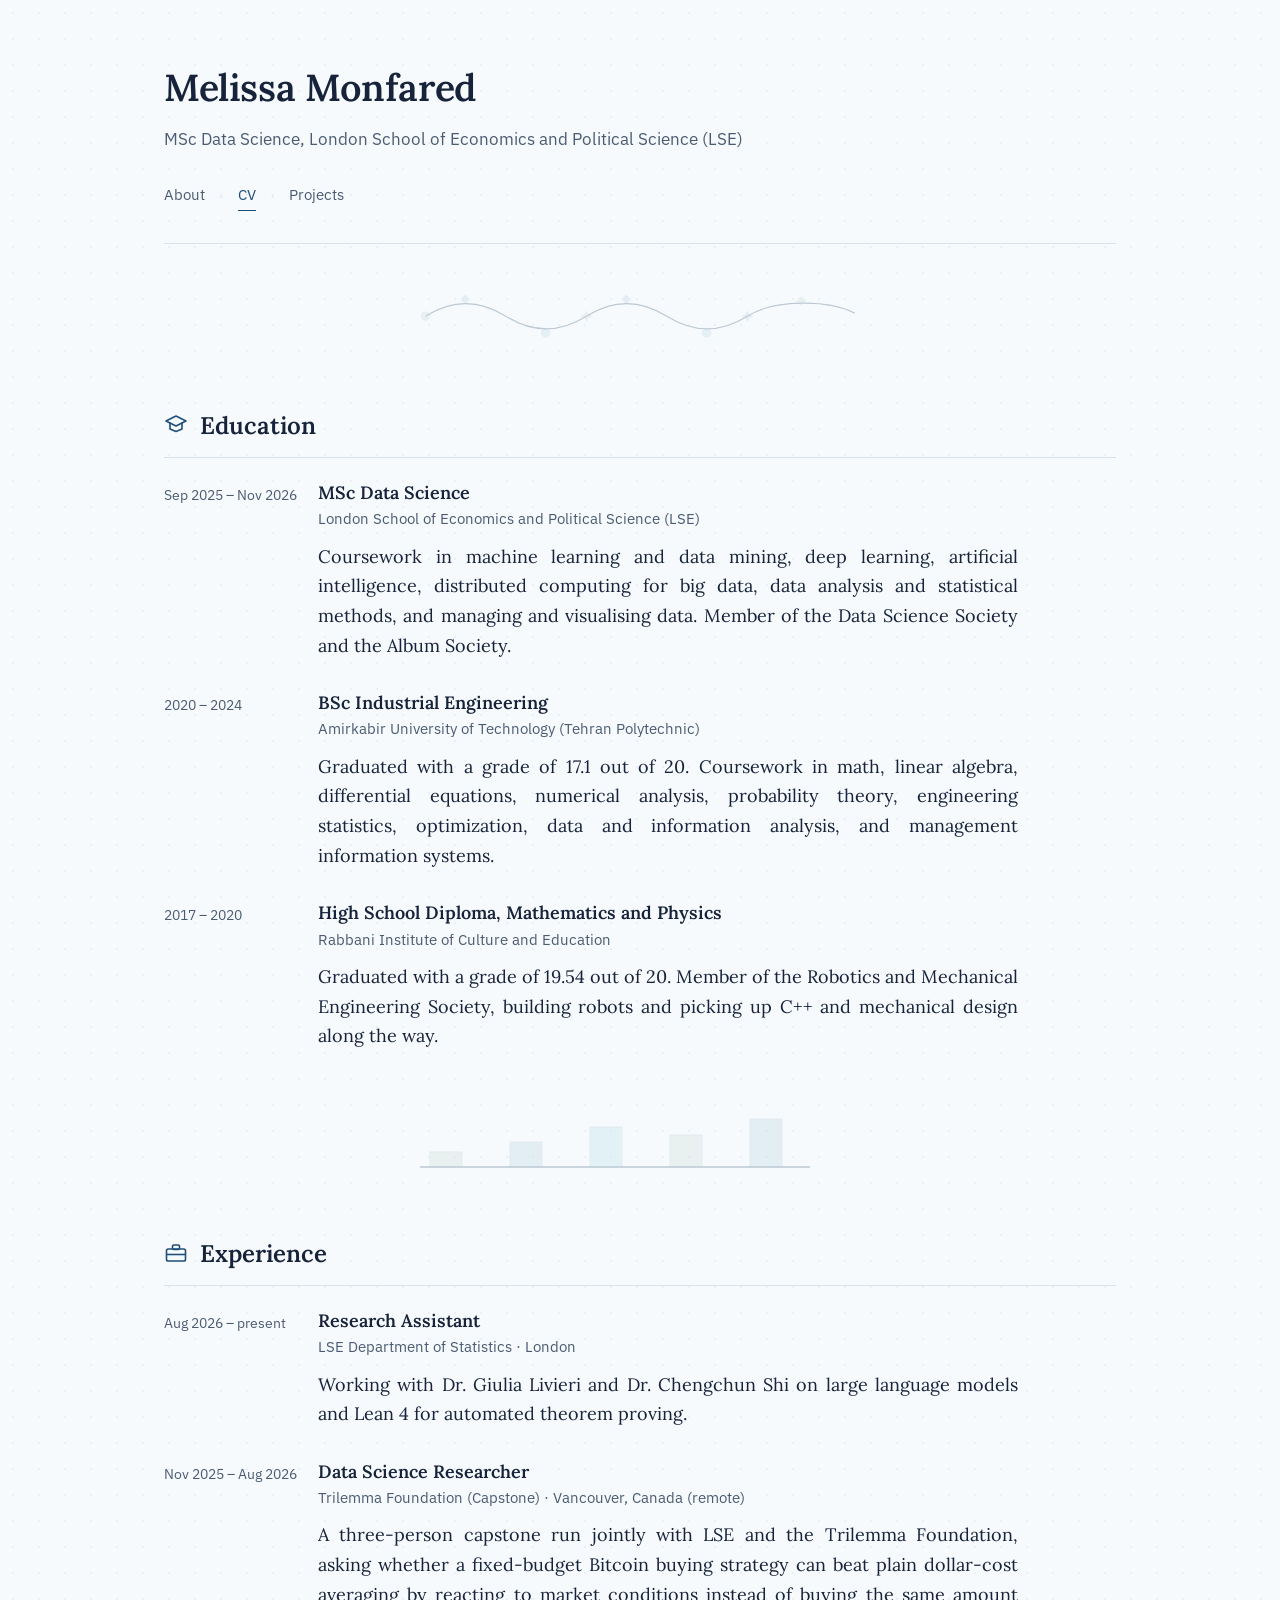
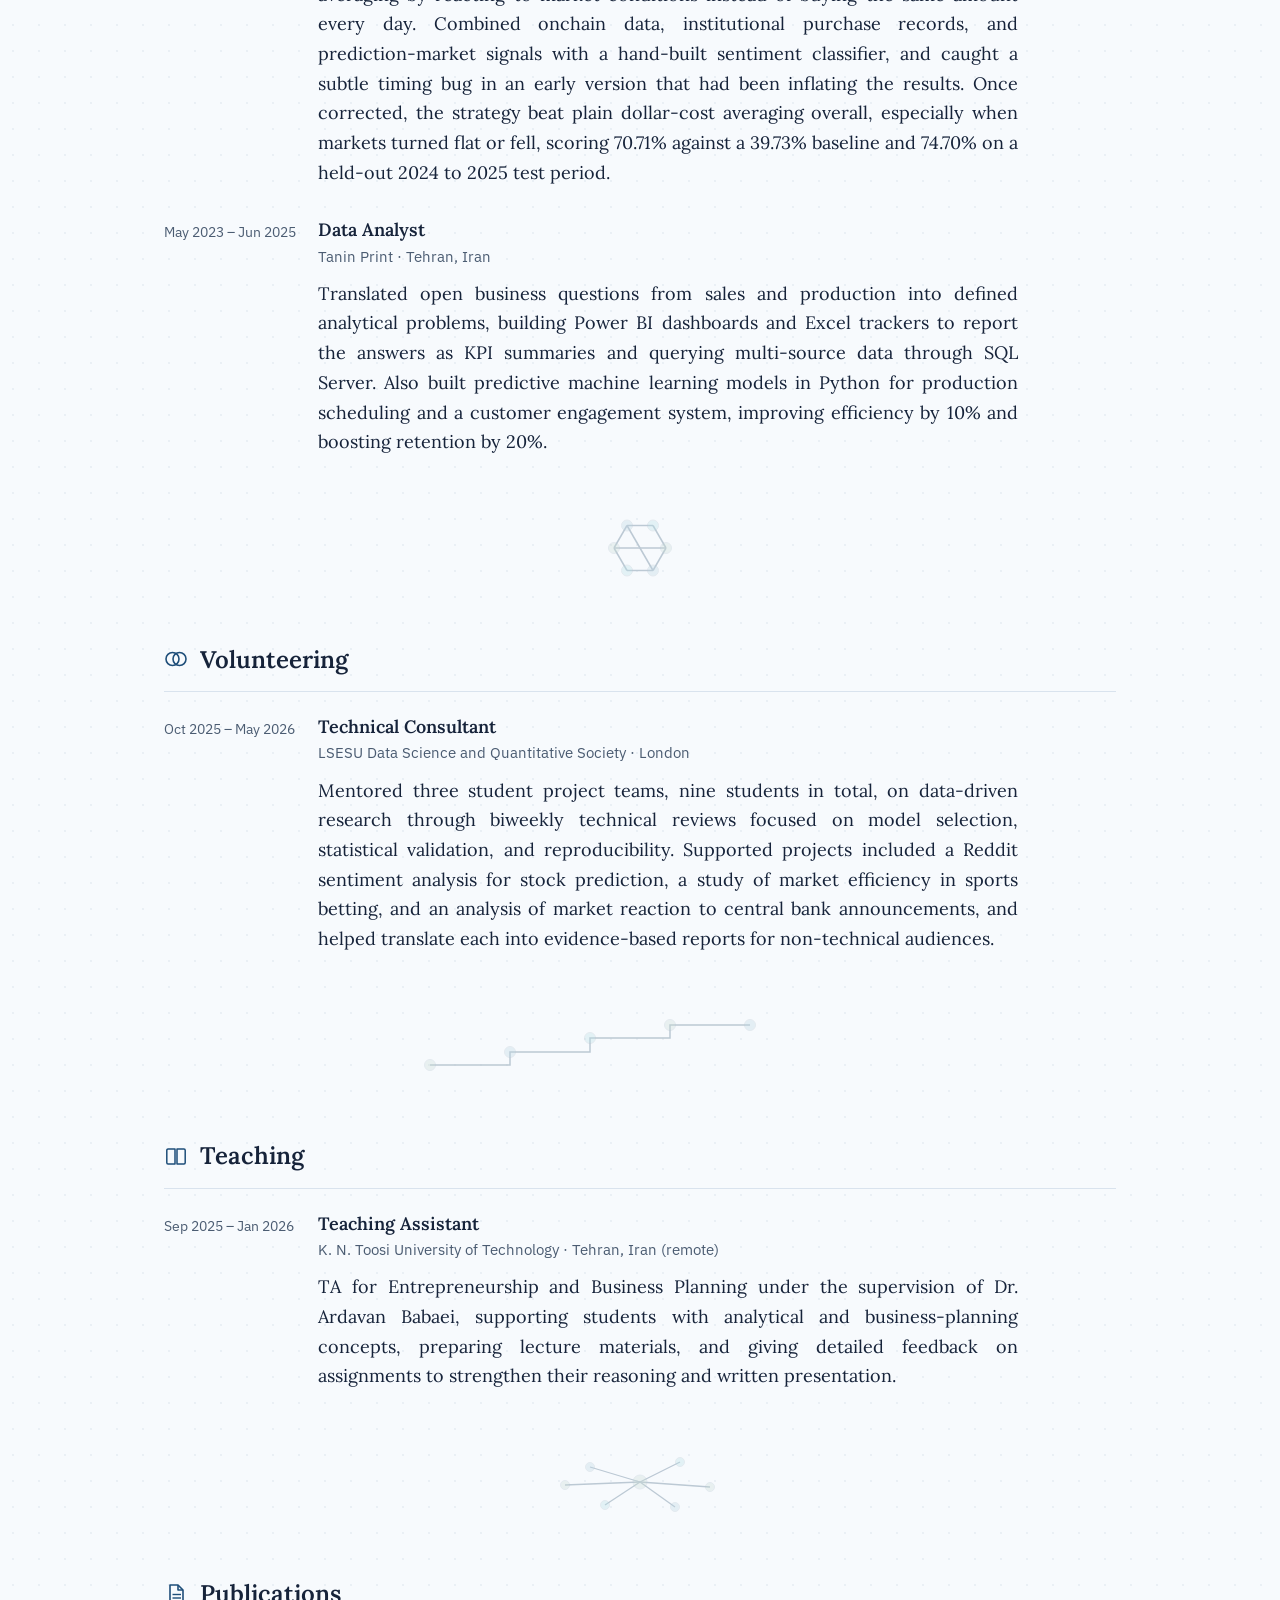
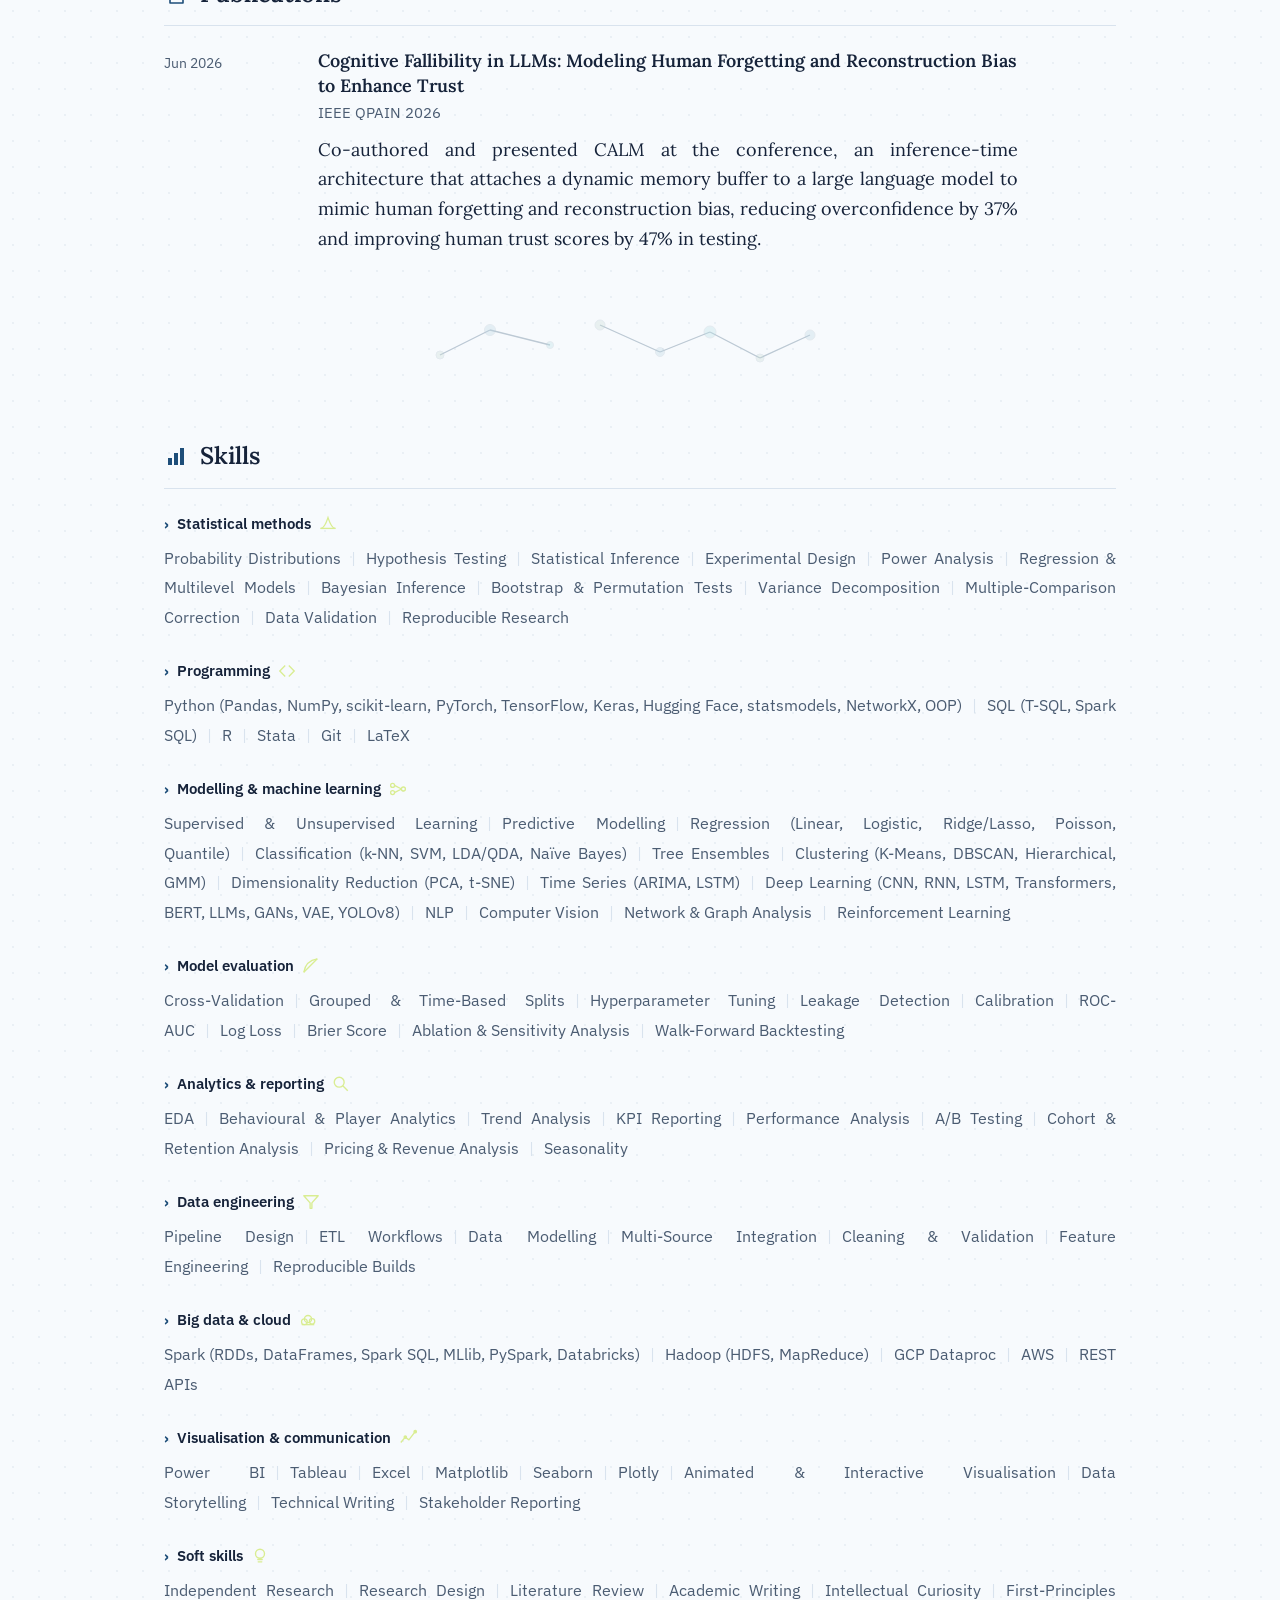
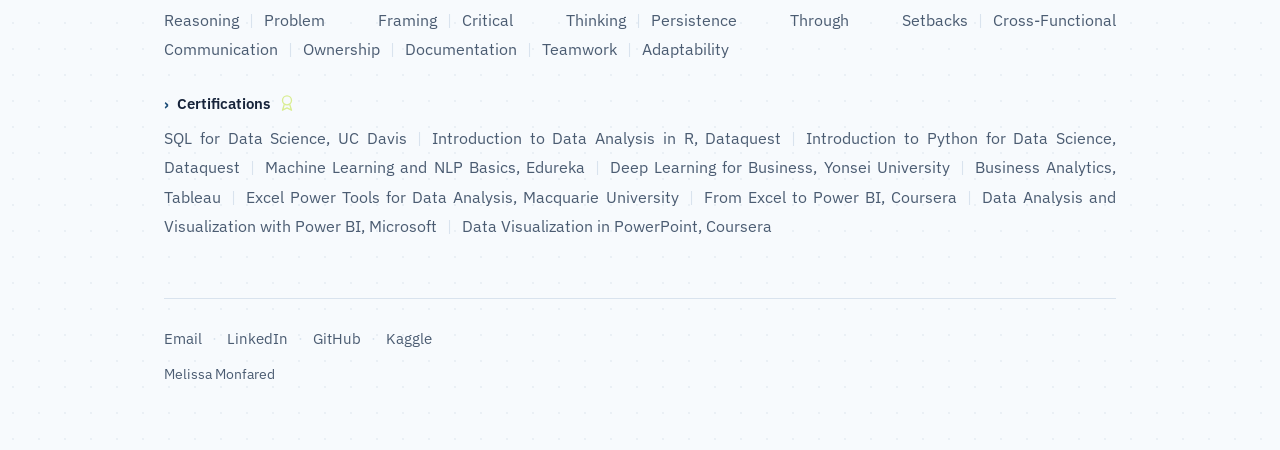
==== cv.html @ 6c111309 "Add files via upload" ====
<!DOCTYPE html>
<html lang="en">
<head>
<meta charset="UTF-8">
<meta name="viewport" content="width=device-width, initial-scale=1.0">
<title>CV &middot; Melissa Monfared</title>
<meta name="description" content="Education, research experience, publications, and skills of Melissa Monfared, MSc Data Science student at the London School of Economics.">
<link rel="icon" type="image/svg+xml" href="data:image/svg+xml,%3Csvg xmlns='http://www.w3.org/2000/svg' viewBox='0 0 100 100'%3E%3Crect width='100' height='100' rx='22' fill='%231e4e79'/%3E%3Ctext x='50' y='69' font-family='Georgia,serif' font-size='58' fill='%23f7fafd' text-anchor='middle'%3EM%3C/text%3E%3C/svg%3E">
<link rel="preconnect" href="https://fonts.googleapis.com">
<link rel="preconnect" href="https://fonts.gstatic.com" crossorigin>
<link href="https://fonts.googleapis.com/css2?family=Lora:ital,wght@0,400;0,500;0,600;1,400;1,500&amp;family=IBM+Plex+Sans:wght@400;500;600&amp;display=swap" rel="stylesheet">
<link rel="stylesheet" href="styles.css">
</head>
<body>
<div class="page">

  <header class="site-header">
    <h1 class="site-name"><a href="index.html">Melissa Monfared</a></h1>
    <p class="site-tagline">MSc Data Science, London School of Economics and Political Science (LSE)</p>
    <nav class="site-nav" aria-label="Primary"><a href="index.html">About</a><span class="dot">&middot;</span><a href="cv.html" class="active">CV</a><span class="dot">&middot;</span><a href="projects.html">Projects</a></nav>
  </header>

  <main>

    <div class="mini-viz-row" aria-hidden="true">
      <div class="mini-viz mini-viz-wide">
        <svg viewBox="0 0 600 85">
          <path class="v-line" d="M20,42 C55,20 90,20 125,42 C160,64 195,64 230,42 C265,20 300,20 335,42 C370,64 405,64 440,42 C475,20 545,20 580,38" fill="none" stroke-width="1.5"/>
          <circle class="v-a" cx="20" cy="42" r="5.5" style="animation-delay:0s"/>
          <polygon class="v-b" points="72,14.5 77.5,20 72,25.5 66.5,20" style="animation-delay:0.15s"/>
          <circle class="v-y" cx="177" cy="64" r="5.5" style="animation-delay:0.3s"/>
          <polygon class="v-a" points="236.5,42 231.8,43.8 230,48.5 228.2,43.8 223.5,42 228.2,40.2 230,35.5 231.8,40.2" style="animation-delay:0.45s"/>
          <polygon class="v-b" points="282,14.5 287.5,20 282,25.5 276.5,20" style="animation-delay:0.6s"/>
          <circle class="v-y" cx="387" cy="64" r="5.5" style="animation-delay:0.75s"/>
          <polygon class="v-b" points="446.5,42 441.8,43.8 440,48.5 438.2,43.8 433.5,42 438.2,40.2 440,35.5 441.8,40.2" style="animation-delay:0.9s"/>
          <polygon class="v-a" points="510,16.5 515.5,22 510,27.5 504.5,22" style="animation-delay:1.05s"/>
        </svg>
      </div>
    </div>

    <section>
      <h2><svg class="h-icon" viewBox="0 0 24 24" aria-hidden="true"><polygon points="12,3 22,8 12,13 2,8" fill="none" stroke="currentColor" stroke-width="1.6" stroke-linejoin="round"/><polyline points="6,10 6,16 12,18.5 18,16 18,10" fill="none" stroke="currentColor" stroke-width="1.6" stroke-linejoin="round" stroke-linecap="round"/></svg>Education</h2>
      <div class="entry">
        <div class="entry-date">Sep 2025 &ndash; Nov 2026</div>
        <div>
          <p class="entry-title">MSc Data Science</p>
          <p class="entry-org">London School of Economics and Political Science (LSE)</p>
          <p class="entry-desc">Coursework in machine learning and data mining, deep learning, artificial intelligence, distributed computing for big data, data analysis and statistical methods, and managing and visualising data. Member of the Data Science Society and the Album Society.</p>
        </div>
      </div>
      <div class="entry">
        <div class="entry-date">2020 &ndash; 2024</div>
        <div>
          <p class="entry-title">BSc Industrial Engineering</p>
          <p class="entry-org">Amirkabir University of Technology (Tehran Polytechnic)</p>
          <p class="entry-desc">Graduated with a grade of 17.1 out of 20. Coursework in math, linear algebra, differential equations, numerical analysis, probability theory, engineering statistics, optimization, data and information analysis, and management information systems.</p>
        </div>
      </div>
      <div class="entry">
        <div class="entry-date">2017 &ndash; 2020</div>
        <div>
          <p class="entry-title">High School Diploma, Mathematics and Physics</p>
          <p class="entry-org">Rabbani Institute of Culture and Education</p>
          <p class="entry-desc">Graduated with a grade of 19.54 out of 20. Member of the Robotics and Mechanical Engineering Society, building robots and picking up C++ and mechanical design along the way.</p>
        </div>
      </div>
    </section>

    <section>
      <div class="mini-viz-row" aria-hidden="true">
        <div class="mini-viz mini-viz-wide">
          <svg viewBox="0 0 460 70">
            <line class="v-line" x1="10" y1="60" x2="400" y2="60" stroke-width="1.5"/>
            <rect class="v-a" x="20" y="45" width="32" height="15" style="animation-delay:0s"/>
            <rect class="v-b" x="100" y="35" width="32" height="25" style="animation-delay:0.15s"/>
            <rect class="v-y" x="180" y="20" width="32" height="40" style="animation-delay:0.3s"/>
            <rect class="v-a" x="260" y="28" width="32" height="32" style="animation-delay:0.45s"/>
            <rect class="v-b" x="340" y="12" width="32" height="48" style="animation-delay:0.6s"/>
          </svg>
        </div>
      </div>

      <h2><svg class="h-icon" viewBox="0 0 24 24" aria-hidden="true"><rect x="2.5" y="8" width="19" height="12" rx="1.8" fill="none" stroke="currentColor" stroke-width="1.6"/><rect x="8.5" y="4" width="7" height="4.5" rx="1.2" fill="none" stroke="currentColor" stroke-width="1.6"/><line x1="2.5" y1="13.5" x2="21.5" y2="13.5" stroke="currentColor" stroke-width="1.6"/></svg>Experience</h2>
      <div class="entry">
        <div class="entry-date">Aug 2026 &ndash; present</div>
        <div>
          <p class="entry-title">Research Assistant</p>
          <p class="entry-org">LSE Department of Statistics &middot; London</p>
          <p class="entry-desc">Working with Dr. Giulia Livieri and Dr. Chengchun Shi on large language models and Lean 4 for automated theorem proving.</p>
        </div>
      </div>
      <div class="entry">
        <div class="entry-date">Nov 2025 &ndash; Aug 2026</div>
        <div>
          <p class="entry-title">Data Science Researcher</p>
          <p class="entry-org">Trilemma Foundation (Capstone) &middot; Vancouver, Canada (remote)</p>
          <p class="entry-desc">A three-person capstone run jointly with LSE and the Trilemma Foundation, asking whether a fixed-budget Bitcoin buying strategy can beat plain dollar-cost averaging by reacting to market conditions instead of buying the same amount every day. Combined onchain data, institutional purchase records, and prediction-market signals with a hand-built sentiment classifier, and caught a subtle timing bug in an early version that had been inflating the results. Once corrected, the strategy beat plain dollar-cost averaging overall, especially when markets turned flat or fell, scoring 70.71% against a 39.73% baseline and 74.70% on a held-out 2024 to 2025 test period.</p>
        </div>
      </div>
      <div class="entry">
        <div class="entry-date">May 2023 &ndash; Jun 2025</div>
        <div>
          <p class="entry-title">Data Analyst</p>
          <p class="entry-org">Tanin Print &middot; Tehran, Iran</p>
          <p class="entry-desc">Translated open business questions from sales and production into defined analytical problems, building Power BI dashboards and Excel trackers to report the answers as KPI summaries and querying multi-source data through SQL Server. Also built predictive machine learning models in Python for production scheduling and a customer engagement system, improving efficiency by 10% and boosting retention by 20%.</p>
        </div>
      </div>
    </section>

    <section>
      <div class="mini-viz-row" aria-hidden="true">
        <div class="mini-viz mini-viz-wide">
          <svg viewBox="0 0 460 70">
            <line class="v-line" x1="256" y1="35" x2="243" y2="57.5" stroke-width="1.5"/>
            <line class="v-line" x1="243" y1="57.5" x2="217" y2="57.5" stroke-width="1.5"/>
            <line class="v-line" x1="217" y1="57.5" x2="204" y2="35" stroke-width="1.5"/>
            <line class="v-line" x1="204" y1="35" x2="217" y2="12.5" stroke-width="1.5"/>
            <line class="v-line" x1="217" y1="12.5" x2="243" y2="12.5" stroke-width="1.5"/>
            <line class="v-line" x1="243" y1="12.5" x2="256" y2="35" stroke-width="1.5"/>
            <line class="v-line" x1="256" y1="35" x2="204" y2="35" stroke-width="1.5"/>
            <line class="v-line" x1="243" y1="57.5" x2="217" y2="12.5" stroke-width="1.5"/>
            <circle class="v-a" cx="256" cy="35" r="5.5" style="animation-delay:0s"/>
            <circle class="v-b" cx="243" cy="57.5" r="5.5" style="animation-delay:0.15s"/>
            <circle class="v-y" cx="217" cy="57.5" r="5.5" style="animation-delay:0.3s"/>
            <circle class="v-a" cx="204" cy="35" r="5.5" style="animation-delay:0.45s"/>
            <circle class="v-b" cx="217" cy="12.5" r="5.5" style="animation-delay:0.6s"/>
            <circle class="v-y" cx="243" cy="12.5" r="5.5" style="animation-delay:0.75s"/>
          </svg>
        </div>
      </div>

      <h2><svg class="h-icon" viewBox="0 0 24 24" aria-hidden="true"><circle cx="8.5" cy="12" r="6.5" fill="none" stroke="currentColor" stroke-width="1.6"/><circle cx="15.5" cy="12" r="6.5" fill="none" stroke="currentColor" stroke-width="1.6"/></svg>Volunteering</h2>
      <div class="entry">
        <div class="entry-date">Oct 2025 &ndash; May 2026</div>
        <div>
          <p class="entry-title">Technical Consultant</p>
          <p class="entry-org">LSESU Data Science and Quantitative Society &middot; London</p>
          <p class="entry-desc">Mentored three student project teams, nine students in total, on data-driven research through biweekly technical reviews focused on model selection, statistical validation, and reproducibility. Supported projects included a Reddit sentiment analysis for stock prediction, a study of market efficiency in sports betting, and an analysis of market reaction to central bank announcements, and helped translate each into evidence-based reports for non-technical audiences.</p>
        </div>
      </div>
    </section>

    <section>
      <div class="mini-viz-row" aria-hidden="true">
        <div class="mini-viz mini-viz-wide">
          <svg viewBox="0 0 460 70">
            <path class="v-line" d="M20,55 L100,55 L100,42 L180,42 L180,28 L260,28 L260,15 L340,15" fill="none" stroke-width="1.5"/>
            <circle class="v-a" cx="20" cy="55" r="5.5" style="animation-delay:0s"/>
            <circle class="v-b" cx="100" cy="42" r="5.5" style="animation-delay:0.15s"/>
            <circle class="v-y" cx="180" cy="28" r="5.5" style="animation-delay:0.3s"/>
            <circle class="v-a" cx="260" cy="15" r="5.5" style="animation-delay:0.45s"/>
            <circle class="v-b" cx="340" cy="15" r="5.5" style="animation-delay:0.6s"/>
          </svg>
        </div>
      </div>

      <h2><svg class="h-icon" viewBox="0 0 24 24" aria-hidden="true"><path d="M4,5 h7 v15 h-7 a1.2,1.2 0 0 1 -1.2,-1.2 v-12.6 a1.2,1.2 0 0 1 1.2,-1.2 z" fill="none" stroke="currentColor" stroke-width="1.5" stroke-linejoin="round"/><path d="M20,5 h-7 v15 h7 a1.2,1.2 0 0 0 1.2,-1.2 v-12.6 a1.2,1.2 0 0 0 -1.2,-1.2 z" fill="none" stroke="currentColor" stroke-width="1.5" stroke-linejoin="round"/></svg>Teaching</h2>
      <div class="entry">
        <div class="entry-date">Sep 2025 &ndash; Jan 2026</div>
        <div>
          <p class="entry-title">Teaching Assistant</p>
          <p class="entry-org">K. N. Toosi University of Technology &middot; Tehran, Iran (remote)</p>
          <p class="entry-desc">TA for Entrepreneurship and Business Planning under the supervision of Dr. Ardavan Babaei, supporting students with analytical and business-planning concepts, preparing lecture materials, and giving detailed feedback on assignments to strengthen their reasoning and written presentation.</p>
        </div>
      </div>
    </section>

    <section>
      <div class="mini-viz-row" aria-hidden="true">
        <div class="mini-viz mini-viz-wide">
          <svg viewBox="0 0 460 70">
            <line class="v-line" x1="230" y1="35" x2="180" y2="20" stroke-width="1.3"/>
            <line class="v-line" x1="230" y1="35" x2="270" y2="15" stroke-width="1.3"/>
            <line class="v-line" x1="230" y1="35" x2="300" y2="40" stroke-width="1.3"/>
            <line class="v-line" x1="230" y1="35" x2="265" y2="60" stroke-width="1.3"/>
            <line class="v-line" x1="230" y1="35" x2="195" y2="58" stroke-width="1.3"/>
            <line class="v-line" x1="230" y1="35" x2="155" y2="38" stroke-width="1.3"/>
            <circle class="v-a" cx="230" cy="35" r="7" style="animation-delay:0s"/>
            <circle class="v-b" cx="180" cy="20" r="4.5" style="animation-delay:0.15s"/>
            <circle class="v-y" cx="270" cy="15" r="4.5" style="animation-delay:0.3s"/>
            <circle class="v-a" cx="300" cy="40" r="4.5" style="animation-delay:0.45s"/>
            <circle class="v-b" cx="265" cy="60" r="4.5" style="animation-delay:0.6s"/>
            <circle class="v-y" cx="195" cy="58" r="4.5" style="animation-delay:0.75s"/>
            <circle class="v-a" cx="155" cy="38" r="4.5" style="animation-delay:0.9s"/>
          </svg>
        </div>
      </div>

      <h2><svg class="h-icon" viewBox="0 0 24 24" aria-hidden="true"><path d="M6,3 h8 l5,5 v13 h-13 z" fill="none" stroke="currentColor" stroke-width="1.6" stroke-linejoin="round"/><path d="M14,3 v5 h5" fill="none" stroke="currentColor" stroke-width="1.6" stroke-linejoin="round"/><line x1="8.5" y1="12.5" x2="17" y2="12.5" stroke="currentColor" stroke-width="1.4"/><line x1="8.5" y1="16" x2="17" y2="16" stroke="currentColor" stroke-width="1.4"/></svg>Publications</h2>
      <div class="entry">
        <div class="entry-date">Jun 2026</div>
        <div>
          <p class="entry-title">Cognitive Fallibility in LLMs: Modeling Human Forgetting and Reconstruction Bias to Enhance Trust</p>
          <p class="entry-org">IEEE QPAIN 2026</p>
          <p class="entry-desc">Co-authored and presented CALM at the conference, an inference-time architecture that attaches a dynamic memory buffer to a large language model to mimic human forgetting and reconstruction bias, reducing overconfidence by 37% and improving human trust scores by 47% in testing.</p>
        </div>
      </div>
    </section>

    <section>
      <div class="mini-viz-row" aria-hidden="true">
        <div class="mini-viz mini-viz-wide">
          <svg viewBox="0 0 460 70">
            <line class="v-line" x1="30" y1="45" x2="80" y2="20" stroke-width="1.3"/>
            <line class="v-line" x1="80" y1="20" x2="140" y2="35" stroke-width="1.3"/>
            <line class="v-line" x1="190" y1="15" x2="250" y2="42" stroke-width="1.3"/>
            <line class="v-line" x1="250" y1="42" x2="300" y2="22" stroke-width="1.3"/>
            <line class="v-line" x1="300" y1="22" x2="350" y2="48" stroke-width="1.3"/>
            <line class="v-line" x1="350" y1="48" x2="400" y2="25" stroke-width="1.3"/>
            <circle class="v-a" cx="30" cy="45" r="4" style="animation-delay:0s"/>
            <circle class="v-b" cx="80" cy="20" r="5.5" style="animation-delay:0.12s"/>
            <circle class="v-y" cx="140" cy="35" r="3.5" style="animation-delay:0.24s"/>
            <circle class="v-a" cx="190" cy="15" r="5" style="animation-delay:0.36s"/>
            <circle class="v-b" cx="250" cy="42" r="4.5" style="animation-delay:0.48s"/>
            <circle class="v-y" cx="300" cy="22" r="6" style="animation-delay:0.6s"/>
            <circle class="v-a" cx="350" cy="48" r="4" style="animation-delay:0.72s"/>
            <circle class="v-b" cx="400" cy="25" r="5" style="animation-delay:0.84s"/>
          </svg>
        </div>
      </div>

      <h2><svg class="h-icon" viewBox="0 0 24 24" aria-hidden="true"><rect x="4" y="14" width="4" height="7" fill="currentColor"/><rect x="10" y="9" width="4" height="12" fill="currentColor"/><rect x="16" y="4" width="4" height="17" fill="currentColor"/></svg>Skills</h2>

      <div class="tag-group">
        <p class="tag-label">Statistical methods<svg class="skill-icon" viewBox="0 0 20 20" stroke-width="1.5" fill="none" aria-hidden="true"><line x1="1.5" y1="16" x2="18.5" y2="16"/><path d="M2,16 Q6,16 10,4 Q14,16 18,16"/></svg></p>
        <p class="tag-list">Probability Distributions<span class="dot">|</span>Hypothesis Testing<span class="dot">|</span>Statistical Inference<span class="dot">|</span>Experimental Design<span class="dot">|</span>Power Analysis<span class="dot">|</span>Regression &amp; Multilevel Models<span class="dot">|</span>Bayesian Inference<span class="dot">|</span>Bootstrap &amp; Permutation Tests<span class="dot">|</span>Variance Decomposition<span class="dot">|</span>Multiple-Comparison Correction<span class="dot">|</span>Data Validation<span class="dot">|</span>Reproducible Research</p>
      </div>

      <div class="tag-group">
        <p class="tag-label">Programming<svg class="skill-icon" viewBox="0 0 20 20" stroke-width="1.5" fill="none" aria-hidden="true"><polyline points="8,4 2,10 8,16"/><polyline points="12,4 18,10 12,16"/></svg></p>
        <p class="tag-list">Python (Pandas, NumPy, scikit-learn, PyTorch, TensorFlow, Keras, Hugging Face, statsmodels, NetworkX, OOP)<span class="dot">|</span>SQL (T-SQL, Spark SQL)<span class="dot">|</span>R<span class="dot">|</span>Stata<span class="dot">|</span>Git<span class="dot">|</span>LaTeX</p>
      </div>

      <div class="tag-group">
        <p class="tag-label">Modelling &amp; machine learning<svg class="skill-icon" viewBox="0 0 20 20" stroke-width="1.5" fill="none" aria-hidden="true"><line x1="6" y1="6" x2="14" y2="10"/><line x1="6" y1="14" x2="14" y2="10"/><circle cx="4" cy="6" r="2.2"/><circle cx="4" cy="14" r="2.2"/><circle cx="16" cy="10" r="2.2"/></svg></p>
        <p class="tag-list">Supervised &amp; Unsupervised Learning<span class="dot">|</span>Predictive Modelling<span class="dot">|</span>Regression (Linear, Logistic, Ridge/Lasso, Poisson, Quantile)<span class="dot">|</span>Classification (k-NN, SVM, LDA/QDA, Na&iuml;ve Bayes)<span class="dot">|</span>Tree Ensembles<span class="dot">|</span>Clustering (K-Means, DBSCAN, Hierarchical, GMM)<span class="dot">|</span>Dimensionality Reduction (PCA, t-SNE)<span class="dot">|</span>Time Series (ARIMA, LSTM)<span class="dot">|</span>Deep Learning (CNN, RNN, LSTM, Transformers, BERT, LLMs, GANs, VAE, YOLOv8)<span class="dot">|</span>NLP<span class="dot">|</span>Computer Vision<span class="dot">|</span>Network &amp; Graph Analysis<span class="dot">|</span>Reinforcement Learning</p>
      </div>

      <div class="tag-group">
        <p class="tag-label">Model evaluation<svg class="skill-icon" viewBox="0 0 20 20" stroke-width="1.5" fill="none" aria-hidden="true"><line x1="2" y1="17" x2="17" y2="2"/><path d="M2,17 Q4,4 17,2"/></svg></p>
        <p class="tag-list">Cross-Validation<span class="dot">|</span>Grouped &amp; Time-Based Splits<span class="dot">|</span>Hyperparameter Tuning<span class="dot">|</span>Leakage Detection<span class="dot">|</span>Calibration<span class="dot">|</span>ROC-AUC<span class="dot">|</span>Log Loss<span class="dot">|</span>Brier Score<span class="dot">|</span>Ablation &amp; Sensitivity Analysis<span class="dot">|</span>Walk-Forward Backtesting</p>
      </div>

      <div class="tag-group">
        <p class="tag-label">Analytics &amp; reporting<svg class="skill-icon" viewBox="0 0 20 20" stroke-width="1.5" fill="none" aria-hidden="true"><circle cx="8" cy="8" r="5.5"/><line x1="12" y1="12" x2="17.5" y2="17.5"/></svg></p>
        <p class="tag-list">EDA<span class="dot">|</span>Behavioural &amp; Player Analytics<span class="dot">|</span>Trend Analysis<span class="dot">|</span>KPI Reporting<span class="dot">|</span>Performance Analysis<span class="dot">|</span>A/B Testing<span class="dot">|</span>Cohort &amp; Retention Analysis<span class="dot">|</span>Pricing &amp; Revenue Analysis<span class="dot">|</span>Seasonality</p>
      </div>

      <div class="tag-group">
        <p class="tag-label">Data engineering<svg class="skill-icon" viewBox="0 0 20 20" stroke-width="1.5" fill="none" stroke-linejoin="round" aria-hidden="true"><path d="M2,3 L18,3 L11,11 L11,17 L9,17 L9,11 Z"/></svg></p>
        <p class="tag-list">Pipeline Design<span class="dot">|</span>ETL Workflows<span class="dot">|</span>Data Modelling<span class="dot">|</span>Multi-Source Integration<span class="dot">|</span>Cleaning &amp; Validation<span class="dot">|</span>Feature Engineering<span class="dot">|</span>Reproducible Builds</p>
      </div>

      <div class="tag-group">
        <p class="tag-label">Big data &amp; cloud<svg class="skill-icon" viewBox="0 0 20 20" stroke-width="1.4" fill="none" aria-hidden="true"><circle cx="6" cy="12" r="3.2"/><circle cx="10" cy="9" r="4"/><circle cx="14.5" cy="11.5" r="3"/><line x1="3" y1="15.2" x2="17" y2="15.2"/></svg></p>
        <p class="tag-list">Spark (RDDs, DataFrames, Spark SQL, MLlib, PySpark, Databricks)<span class="dot">|</span>Hadoop (HDFS, MapReduce)<span class="dot">|</span>GCP Dataproc<span class="dot">|</span>AWS<span class="dot">|</span>REST APIs</p>
      </div>

      <div class="tag-group">
        <p class="tag-label">Visualisation &amp; communication<svg class="skill-icon" viewBox="0 0 20 20" stroke-width="1.5" fill="none" aria-hidden="true"><polyline points="2,15 7,9 11,12 18,3"/><circle cx="7" cy="9" r="1.3" fill="currentColor" stroke="none"/><circle cx="18" cy="3" r="1.3" fill="currentColor" stroke="none"/></svg></p>
        <p class="tag-list">Power BI<span class="dot">|</span>Tableau<span class="dot">|</span>Excel<span class="dot">|</span>Matplotlib<span class="dot">|</span>Seaborn<span class="dot">|</span>Plotly<span class="dot">|</span>Animated &amp; Interactive Visualisation<span class="dot">|</span>Data Storytelling<span class="dot">|</span>Technical Writing<span class="dot">|</span>Stakeholder Reporting</p>
      </div>

      <div class="tag-group">
        <p class="tag-label">Soft skills<svg class="skill-icon" viewBox="0 0 20 20" stroke-width="1.5" fill="none" stroke-linecap="round" aria-hidden="true"><circle cx="10" cy="7.5" r="5"/><line x1="7.5" y1="14" x2="12.5" y2="14"/><line x1="8" y1="16.5" x2="12" y2="16.5"/></svg></p>
        <p class="tag-list">Independent Research<span class="dot">|</span>Research Design<span class="dot">|</span>Literature Review<span class="dot">|</span>Academic Writing<span class="dot">|</span>Intellectual Curiosity<span class="dot">|</span>First-Principles Reasoning<span class="dot">|</span>Problem Framing<span class="dot">|</span>Critical Thinking<span class="dot">|</span>Persistence Through Setbacks<span class="dot">|</span>Cross-Functional Communication<span class="dot">|</span>Ownership<span class="dot">|</span>Documentation<span class="dot">|</span>Teamwork<span class="dot">|</span>Adaptability</p>
      </div>

      <div class="tag-group">
        <p class="tag-label">Certifications<svg class="skill-icon" viewBox="0 0 20 20" stroke-width="1.5" fill="none" stroke-linejoin="round" aria-hidden="true"><circle cx="10" cy="7" r="5"/><path d="M7,11.5 L5,18 L10,15.5 L15,18 L13,11.5"/></svg></p>
        <p class="tag-list">SQL for Data Science, UC Davis<span class="dot">|</span>Introduction to Data Analysis in R, Dataquest<span class="dot">|</span>Introduction to Python for Data Science, Dataquest<span class="dot">|</span>Machine Learning and NLP Basics, Edureka<span class="dot">|</span>Deep Learning for Business, Yonsei University<span class="dot">|</span>Business Analytics, Tableau<span class="dot">|</span>Excel Power Tools for Data Analysis, Macquarie University<span class="dot">|</span>From Excel to Power BI, Coursera<span class="dot">|</span>Data Analysis and Visualization with Power BI, Microsoft<span class="dot">|</span>Data Visualization in PowerPoint, Coursera</p>
      </div>
    </section>

  </main>

  <footer class="site-footer">
    <div class="footer-links"><a href="mailto:melissajalali@yahoo.com">Email</a><span class="dot">&middot;</span><a href="https://linkedin.com/in/melissamonfared">LinkedIn</a><span class="dot">&middot;</span><a href="https://github.com/MelissaMonfared">GitHub</a><span class="dot">&middot;</span><a href="https://kaggle.com/melissamonfared">Kaggle</a></div>
    <p class="footer-note">Melissa Monfared</p>
  </footer>

</div>
</body>
</html>
---- styles.css ----
:root {
  --color-bg: #f7fafd;
  --color-bg-alt: #eef3f9;
  --color-ink: #16233a;
  --color-ink-soft: #4b5c72;
  --color-accent: #1e4e79;
  --color-accent-hover: #123249;
  --color-accent-warm: #c9922f;
  --color-line: #d9e3ee;

  --viz-dim: #ccd6df;
  --viz-b: #bcd6e3;
  --viz-a: #c9ddd5;
  --viz-c: #e9e2d2;
  --viz-y-pale: #b8e0e6;
  --viz-y1: #d9ed92;
  --viz-y2: #ffee99;
  --viz-y3: #a8d8ea;
  --viz-line: #bcc9d4;

  --font-serif: 'Lora', Georgia, 'Times New Roman', serif;
  --font-sans: 'IBM Plex Sans', -apple-system, BlinkMacSystemFont, 'Segoe UI', Roboto, sans-serif;

  --measure: 700px;
  --measure-wide: 960px;

  box-sizing: border-box;
  padding-top: env(safe-area-inset-top, 0px);
  padding-bottom: env(safe-area-inset-bottom, 0px);
}

*, *::before, *::after { box-sizing: border-box; }

html {
  scroll-behavior: smooth;
  scroll-padding-top: env(safe-area-inset-top, 0px);
}

body {
  margin: 0;
  background-color: var(--color-bg);
  background-image: radial-gradient(rgba(30,78,121,0.06) 1px, transparent 1.3px);
  background-size: 26px 26px;
  color: var(--color-ink);
  font-family: var(--font-serif);
  font-size: 18px;
  line-height: 1.65;
  -webkit-font-smoothing: antialiased;
  text-rendering: optimizeLegibility;
}

::selection { background: var(--color-accent); color: #fff; }

.page { max-width: 1000px; margin: 0 auto; padding: 0 24px; }
img { max-width: 100%; }

/* Header */
.site-header { padding: 56px 0 32px; border-bottom: 1px solid var(--color-line); margin-bottom: 40px; }
.header-top { display: flex; align-items: flex-start; justify-content: space-between; gap: 28px; flex-wrap: wrap-reverse; }
.header-text { flex: 1; min-width: 240px; }
.profile-photo { width: 128px; height: 128px; border-radius: 50%; object-fit: cover; flex: none; box-shadow: 0 3px 14px rgba(30,78,121,0.18); }
.site-name { font-family: var(--font-serif); font-weight: 600; font-size: clamp(1.75rem, 5.2vw, 2.35rem); margin: 0 0 8px; letter-spacing: -0.01em; }
.site-name a { color: var(--color-ink); text-decoration: none; }
.site-tagline { font-family: var(--font-sans); color: var(--color-ink-soft); font-size: 1.05rem; margin: 0 0 28px; }
.site-tagline .dot { color: var(--color-line); margin: 0 10px; }
.site-nav { display: flex; align-items: center; flex-wrap: wrap; font-family: var(--font-sans); font-size: 0.95rem; }
.site-nav a { color: var(--color-ink-soft); text-decoration: none; padding-bottom: 3px; border-bottom: 1px solid transparent; transition: color 0.15s ease, border-color 0.15s ease; cursor: pointer; }
.site-nav a:hover { color: var(--color-accent); }
.site-nav a.active { color: var(--color-accent); border-bottom-color: var(--color-accent); }
.site-nav .dot { color: var(--color-line); margin: 0 14px; }

/* Main */
main { padding-bottom: 56px; }
h2 { font-family: var(--font-serif); font-weight: 600; font-size: 1.5rem; margin: 0 0 22px; padding-bottom: 12px; border-bottom: 1px solid var(--color-line); display: flex; align-items: center; gap: 12px; }
.h-icon { width: 24px; height: 24px; flex: none; color: var(--color-accent); }
section + section { margin-top: 56px; }
p { margin: 0 0 18px; max-width: var(--measure); text-align: justify; hyphens: auto; }
.intro { font-size: 1.05rem; color: var(--color-ink-soft); font-family: var(--font-sans); max-width: var(--measure-wide); }
.bio-row { display: grid; grid-template-columns: 130px 1fr; gap: 8px 24px; margin-bottom: 20px; align-items: start; }
.bio-row:last-child { margin-bottom: 0; }
.bio-row p { margin: 0; max-width: var(--measure); }
.bio-icon { width: 26px; height: 26px; color: var(--viz-y1); animation: skill-icon-color 3.6s ease-in-out infinite; }
.bio-icon * { stroke: currentColor; }
@media (max-width: 640px) {
  .bio-row { grid-template-columns: 1fr; gap: 6px; }
}
a { color: var(--color-accent); }
a:hover { color: var(--color-accent-hover); }

/* Mini visualizations */
.mini-viz-row { display: flex; flex-wrap: wrap; gap: 30px; justify-content: center; margin: 4px 0 48px; }
.mini-viz { width: 150px; text-align: center; }
.mini-viz-wide { width: min(100%, 460px); }
.mini-viz .v-shade { fill: var(--viz-c); opacity: 0.55; }
.mini-viz svg { width: 100%; height: auto; overflow: visible; }
.mini-viz circle, .mini-viz rect, .mini-viz polygon { stroke: var(--viz-line); stroke-width: 1; }
.mini-viz .v-b { fill: var(--viz-b); opacity: 0.32; animation: viz-pulse 3.4s ease-in-out infinite; }
.mini-viz .v-a { fill: var(--viz-a); opacity: 0.32; animation: viz-pulse 3.4s ease-in-out infinite; }
.mini-viz .v-y { fill: var(--viz-y-pale); opacity: 0.32; animation: viz-pulse 3.4s ease-in-out infinite; }
.mini-viz .v-line { stroke: var(--viz-line); fill: none; }
.skill-icon { width: 22px; height: 22px; display: block; margin-bottom: 8px; color: var(--viz-y1); animation: skill-icon-color 3.6s ease-in-out infinite; }
.skill-icon * { stroke: currentColor; }
@keyframes skill-icon-color {
  0%, 100% { color: var(--viz-y1); }
  33% { color: var(--viz-y2); }
  66% { color: var(--viz-y3); }
}
@keyframes viz-pulse {
  0%, 100% { opacity: 0.32; }
  50% { opacity: 1; }
}
@media (prefers-reduced-motion: reduce) {
  .mini-viz .v-b, .mini-viz .v-a, .mini-viz .v-y { animation: none; opacity: 0.8; }
  .skill-icon, .bio-icon { animation: none; color: var(--viz-y1); }
}
.mini-viz-caption { font-family: var(--font-sans); font-size: 0.8rem; color: var(--color-ink-soft); margin-top: 10px; }

/* Entries */
.entry { display: grid; grid-template-columns: 130px 1fr; gap: 8px 24px; margin-bottom: 30px; }
.entry:last-child { margin-bottom: 0; }
.entry-date { font-family: var(--font-sans); font-size: 0.85rem; color: var(--color-ink-soft); padding-top: 4px; white-space: nowrap; }
.entry-title { font-family: var(--font-serif); font-weight: 600; font-size: 1.12rem; margin: 0 0 2px; line-height: 1.4; text-align: left; }
.entry-org { font-family: var(--font-sans); font-size: 0.92rem; color: var(--color-ink-soft); margin: 0 0 10px; }
.entry-desc { margin: 0; max-width: var(--measure); }
.entry-desc:not(:first-child) { margin-top: 10px; }
@media (max-width: 640px) {
  .entry { grid-template-columns: 1fr; gap: 2px; }
  .entry-date { order: -1; padding-top: 0; }
  .entry-title { margin-top: 4px; }
}

/* Tag groups */
.tag-group { margin-bottom: 26px; }
.tag-group:last-child { margin-bottom: 0; }
.tag-label { display: flex; align-items: center; flex-wrap: wrap; gap: 8px; font-family: var(--font-sans); font-weight: 600; font-size: 0.95rem; color: var(--color-ink); margin: 0 0 8px; }
.tag-label::before { content: "\203A"; color: var(--color-accent); font-weight: 700; }
.tag-label .skill-icon { width: 18px; height: 18px; margin-bottom: 0; }
.tag-list { font-family: var(--font-sans); color: var(--color-ink-soft); font-size: 0.97rem; max-width: var(--measure-wide); line-height: 1.9; margin: 0; text-align: justify; }
.tag-list .dot { color: var(--color-line); margin: 0 10px; }
.tag-caption { font-family: var(--font-serif); font-style: italic; color: var(--color-ink-soft); font-size: 0.92rem; margin: 8px 0 0; }
.about-tags .tag-label, .about-tags .tag-list, .about-tags .tag-caption { font-size: 1.05rem; }

/* Footer */
.site-footer { border-top: 1px solid var(--color-line); padding: 28px 0 64px; font-family: var(--font-sans); font-size: 0.92rem; color: var(--color-ink-soft); }
.footer-links a { color: var(--color-ink-soft); text-decoration: none; }
.footer-links a:hover { color: var(--color-accent); }
.footer-links .dot { margin: 0 10px; color: var(--color-line); }
.footer-note { margin: 12px 0 0; font-size: 0.85rem; }

a:focus-visible, button:focus-visible { outline: 2px solid var(--color-accent); outline-offset: 3px; }

@media (prefers-reduced-motion: reduce) {
  html { scroll-behavior: auto; }
  * { transition: none !important; }
}

@media print {
  .site-nav, .site-footer, .mini-viz-row { display: none; }
  body { background-image: none; font-size: 12pt; }
}
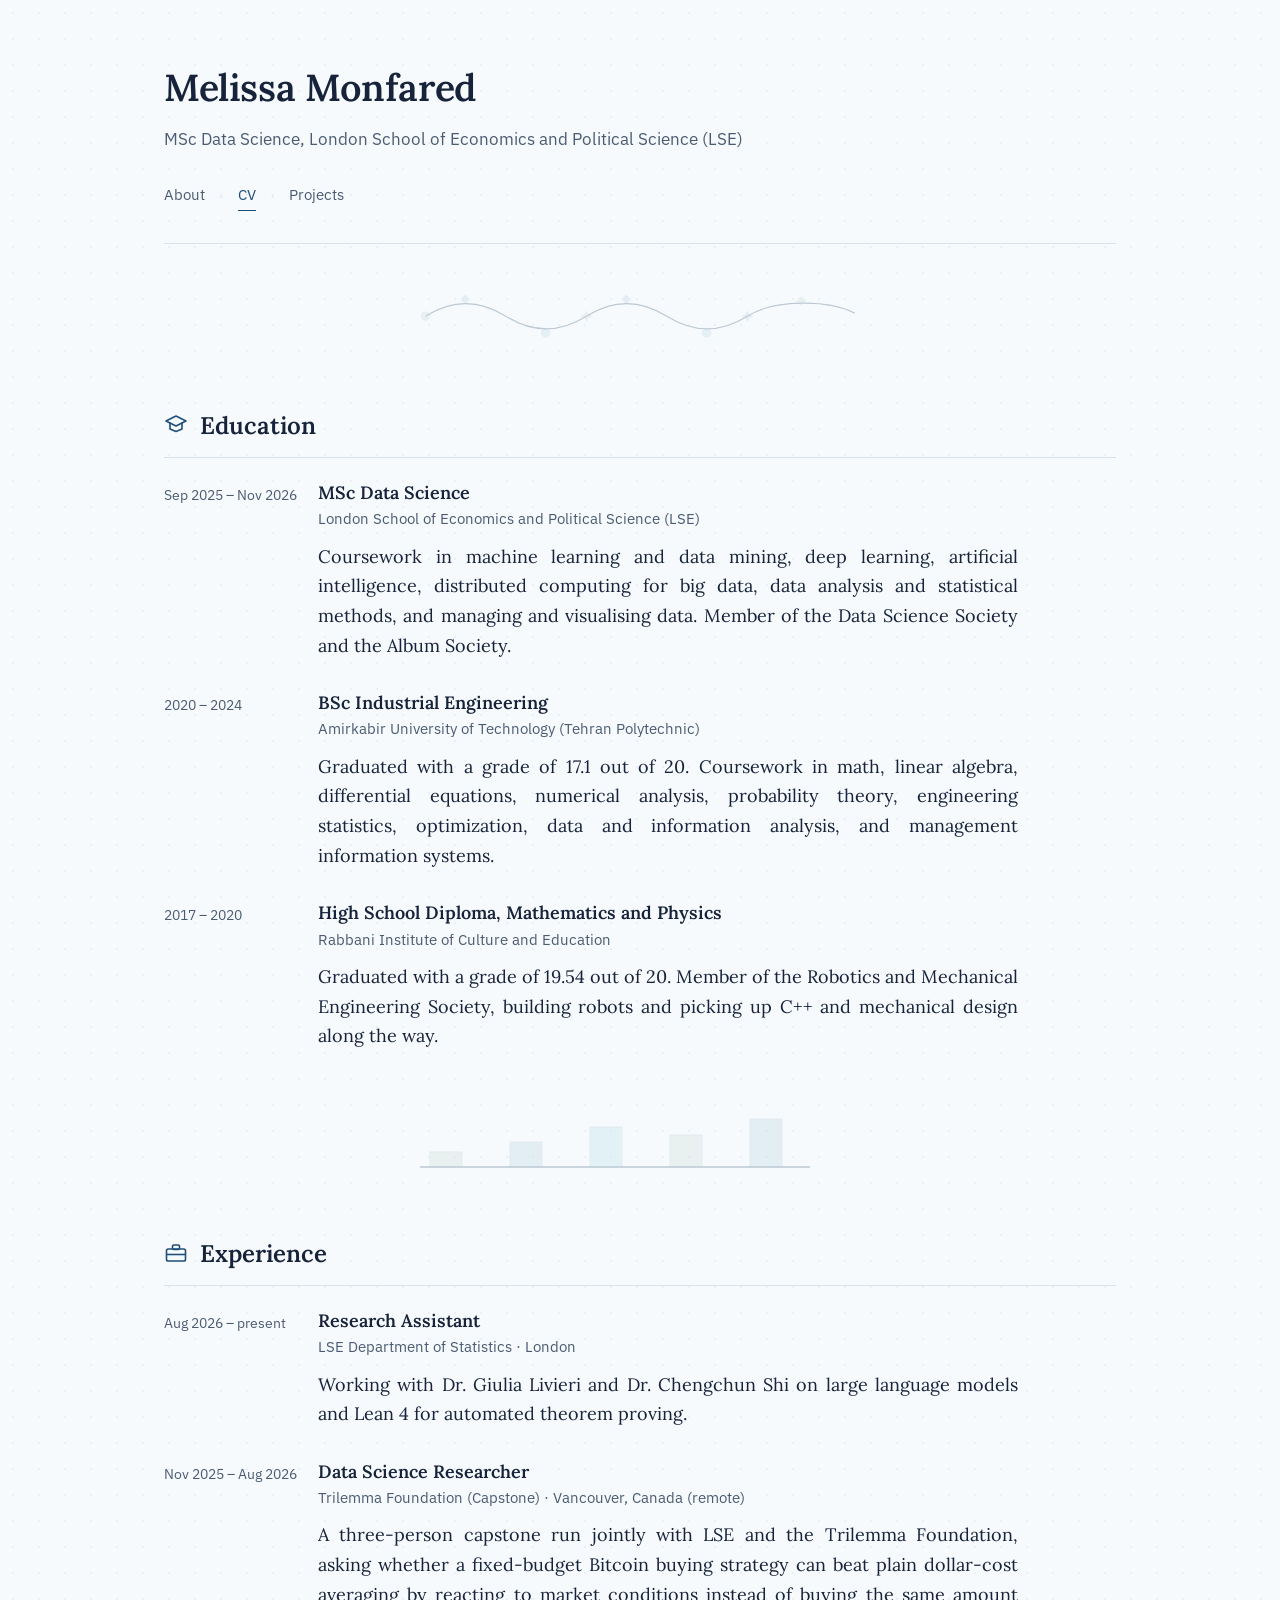
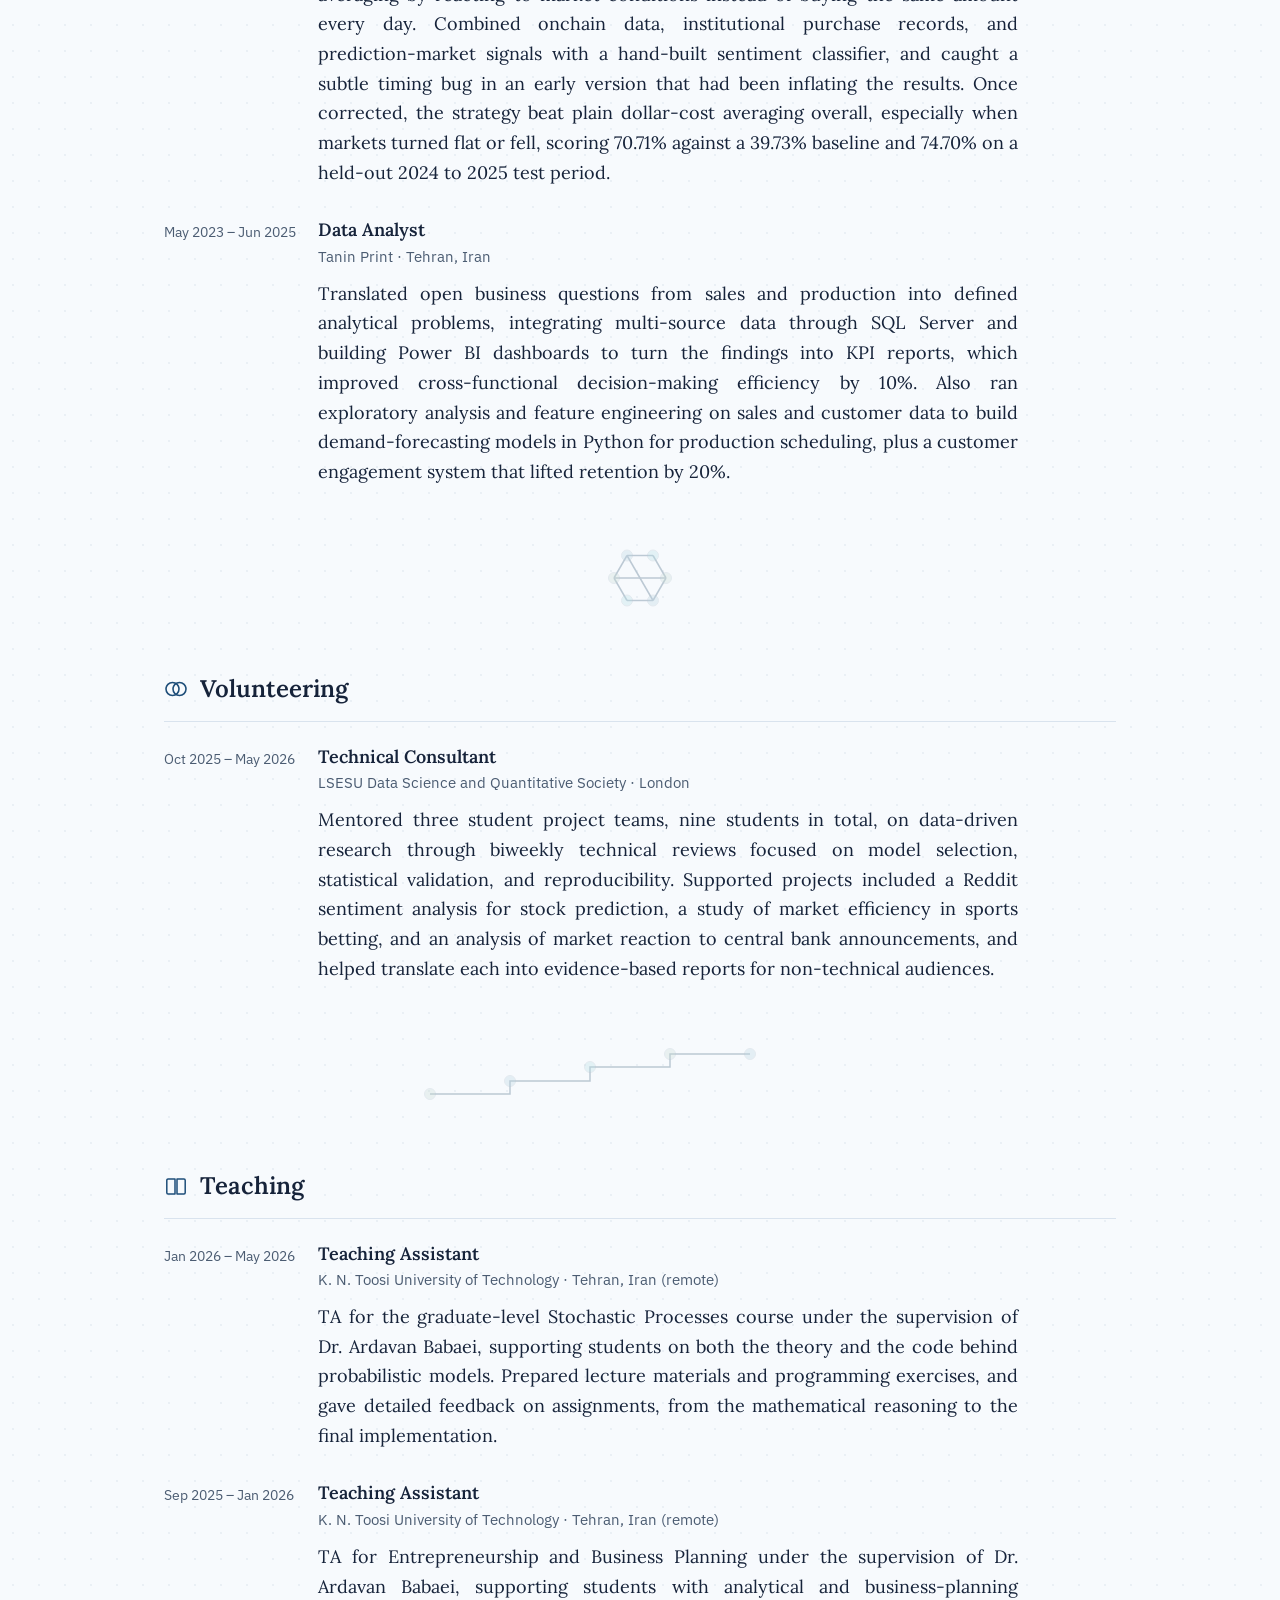
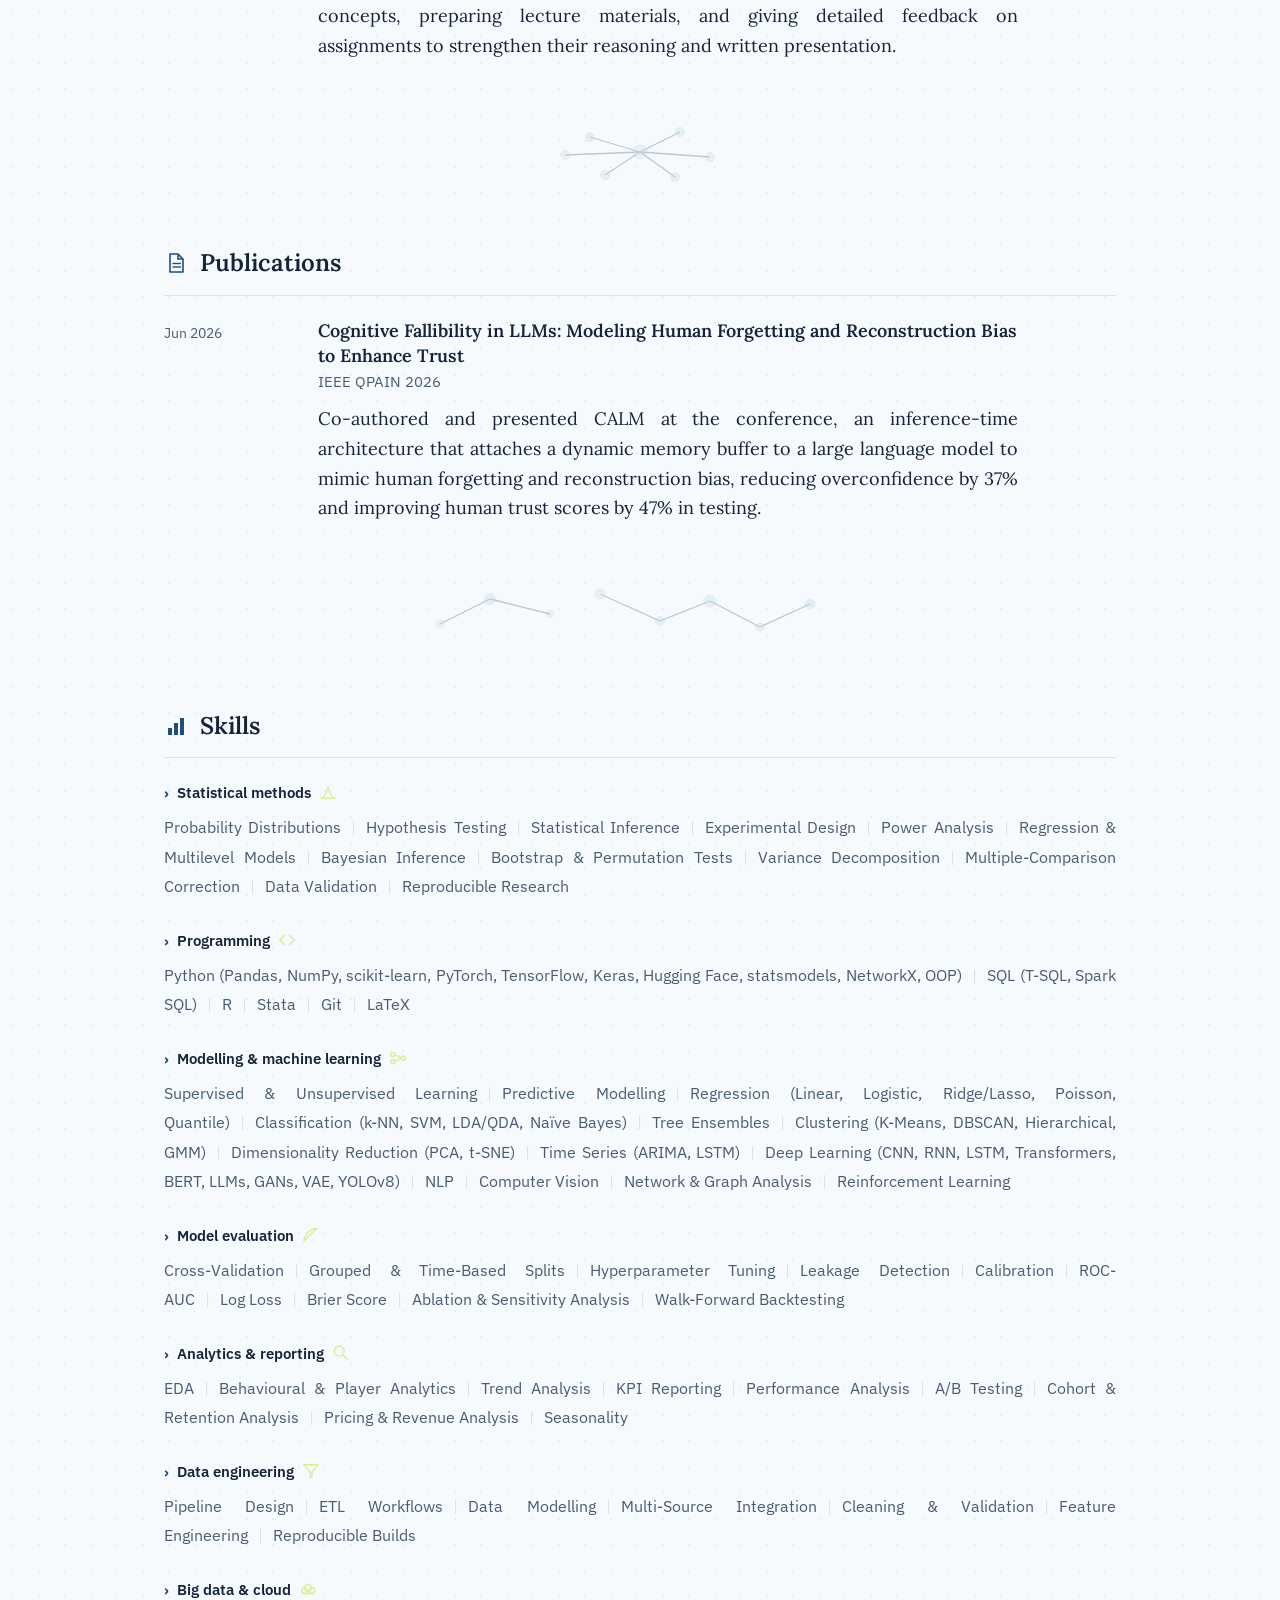
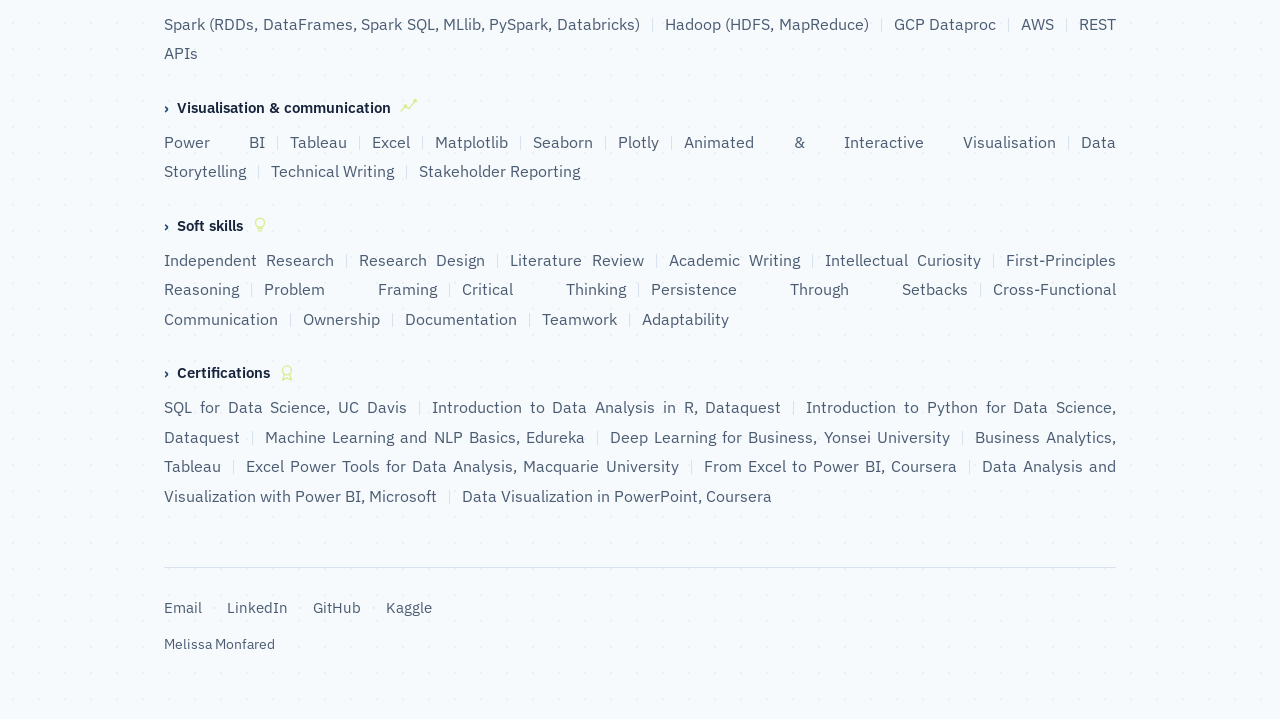
==== commit 044c6e30: "Add files via upload" ====
--- a/cv.html
+++ b/cv.html
@@ -102,7 +102,7 @@
         <div>
           <p class="entry-title">Data Analyst</p>
           <p class="entry-org">Tanin Print &middot; Tehran, Iran</p>
-          <p class="entry-desc">Translated open business questions from sales and production into defined analytical problems, building Power BI dashboards and Excel trackers to report the answers as KPI summaries and querying multi-source data through SQL Server. Also built predictive machine learning models in Python for production scheduling and a customer engagement system, improving efficiency by 10% and boosting retention by 20%.</p>
+          <p class="entry-desc">Translated open business questions from sales and production into defined analytical problems, integrating multi-source data through SQL Server and building Power BI dashboards to turn the findings into KPI reports, which improved cross-functional decision-making efficiency by 10%. Also ran exploratory analysis and feature engineering on sales and customer data to build demand-forecasting models in Python for production scheduling, plus a customer engagement system that lifted retention by 20%.</p>
         </div>
       </div>
     </section>
@@ -156,6 +156,14 @@
 
       <h2><svg class="h-icon" viewBox="0 0 24 24" aria-hidden="true"><path d="M4,5 h7 v15 h-7 a1.2,1.2 0 0 1 -1.2,-1.2 v-12.6 a1.2,1.2 0 0 1 1.2,-1.2 z" fill="none" stroke="currentColor" stroke-width="1.5" stroke-linejoin="round"/><path d="M20,5 h-7 v15 h7 a1.2,1.2 0 0 0 1.2,-1.2 v-12.6 a1.2,1.2 0 0 0 -1.2,-1.2 z" fill="none" stroke="currentColor" stroke-width="1.5" stroke-linejoin="round"/></svg>Teaching</h2>
       <div class="entry">
+        <div class="entry-date">Jan 2026 &ndash; May 2026</div>
+        <div>
+          <p class="entry-title">Teaching Assistant</p>
+          <p class="entry-org">K. N. Toosi University of Technology &middot; Tehran, Iran (remote)</p>
+          <p class="entry-desc">TA for the graduate-level Stochastic Processes course under the supervision of Dr. Ardavan Babaei, supporting students on both the theory and the code behind probabilistic models. Prepared lecture materials and programming exercises, and gave detailed feedback on assignments, from the mathematical reasoning to the final implementation.</p>
+        </div>
+      </div>
+      <div class="entry">
         <div class="entry-date">Sep 2025 &ndash; Jan 2026</div>
         <div>
           <p class="entry-title">Teaching Assistant</p>
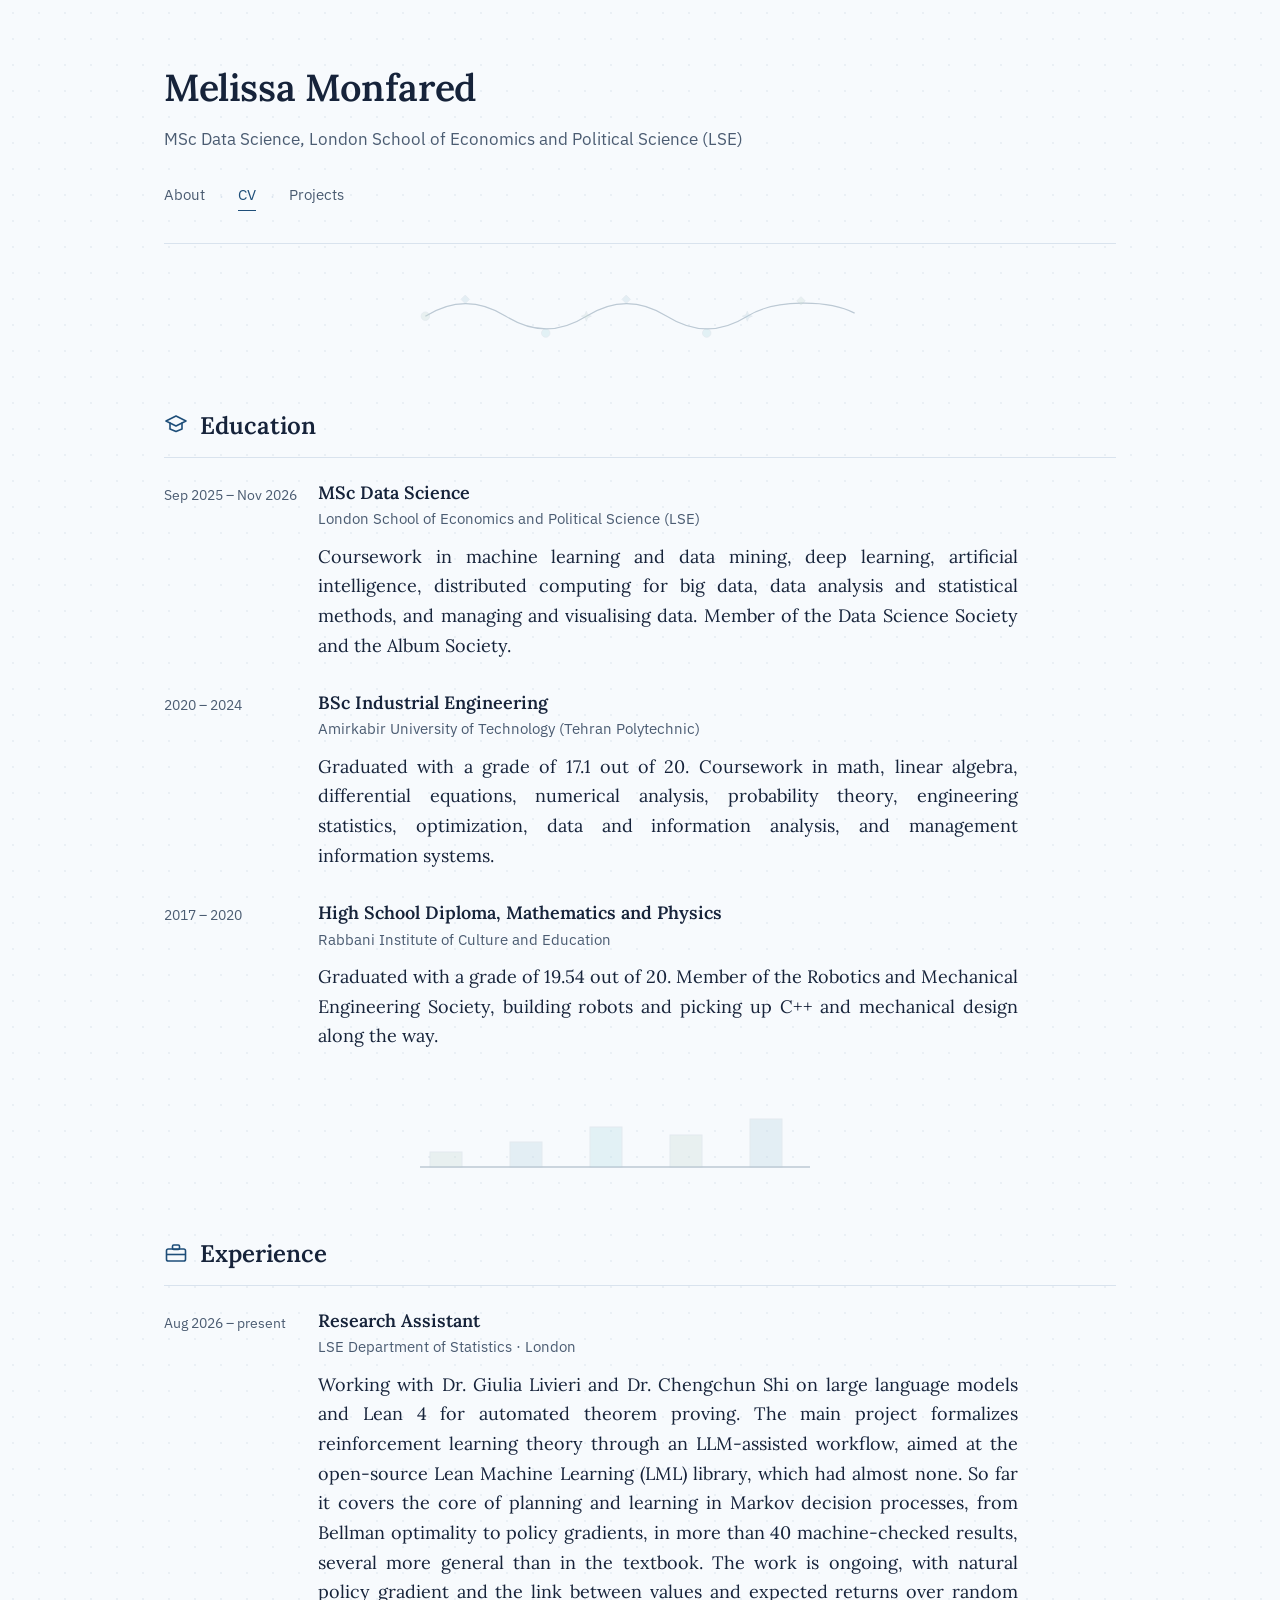
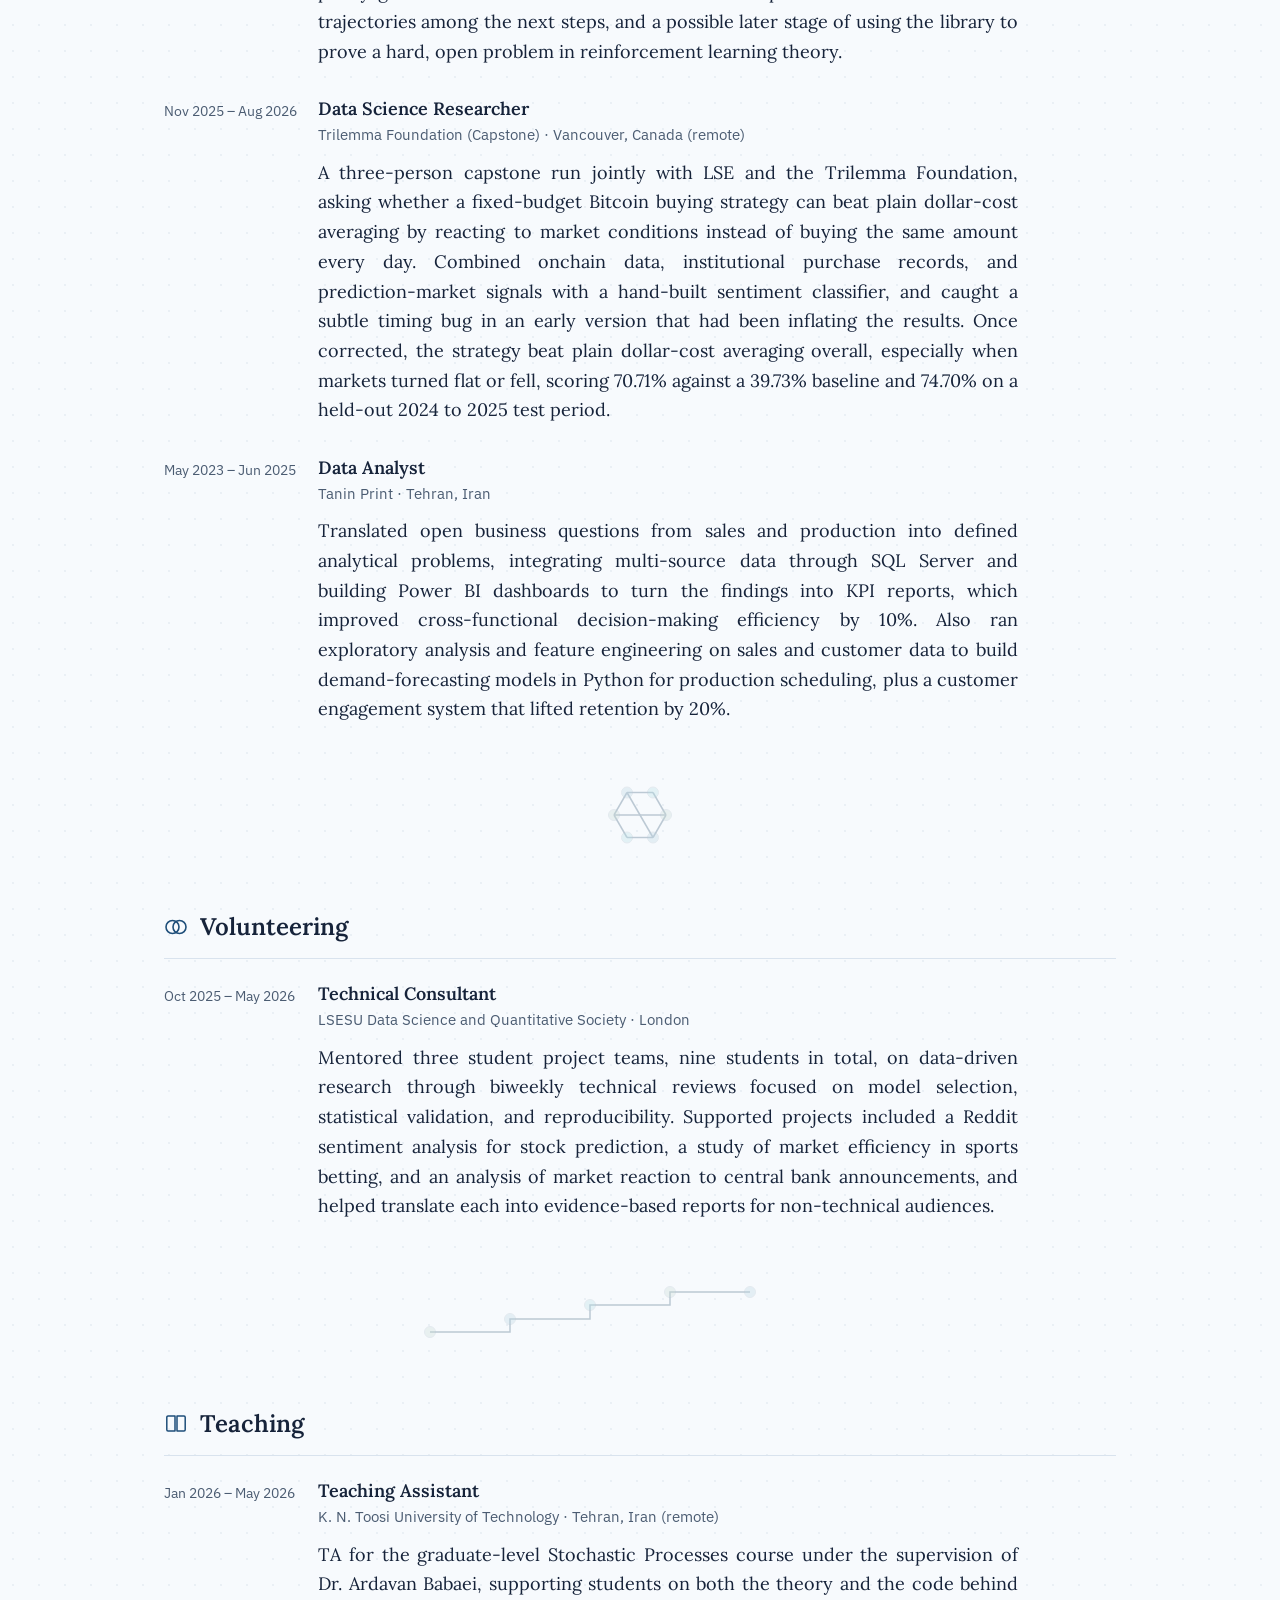
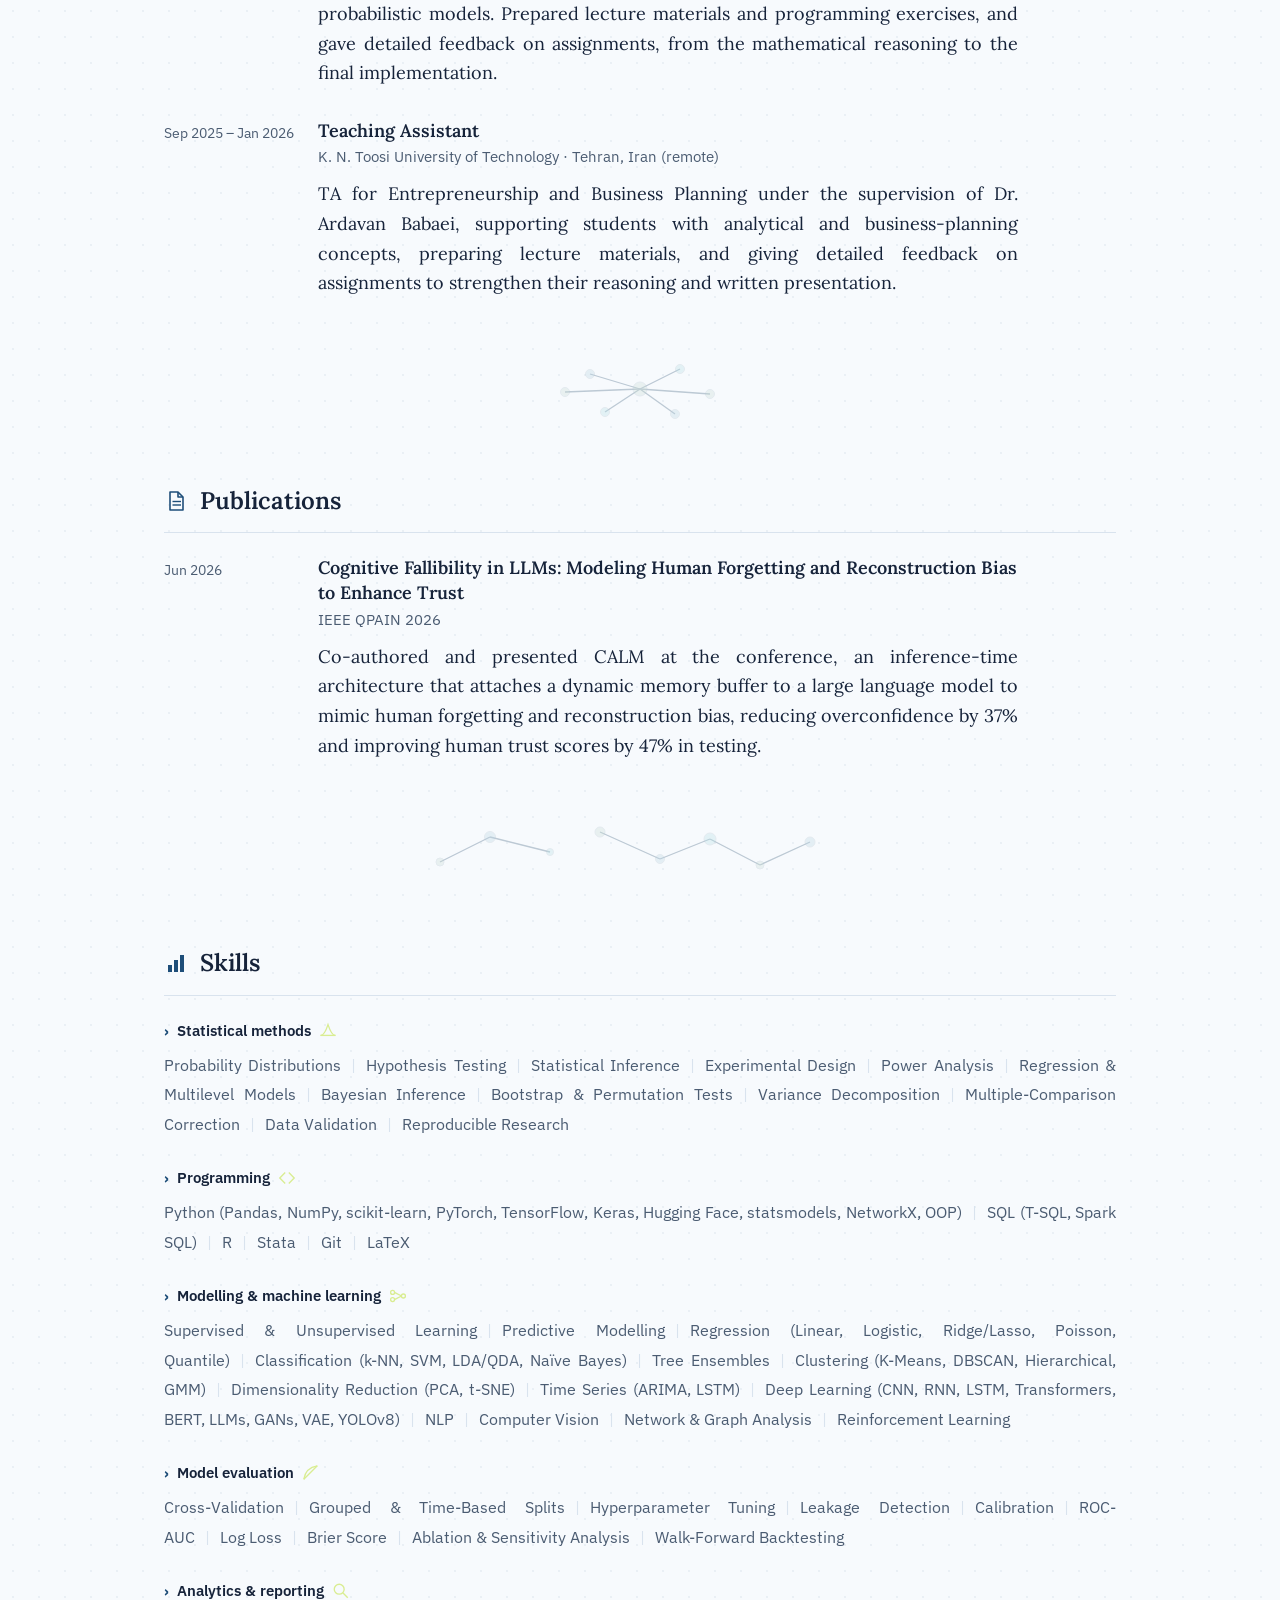
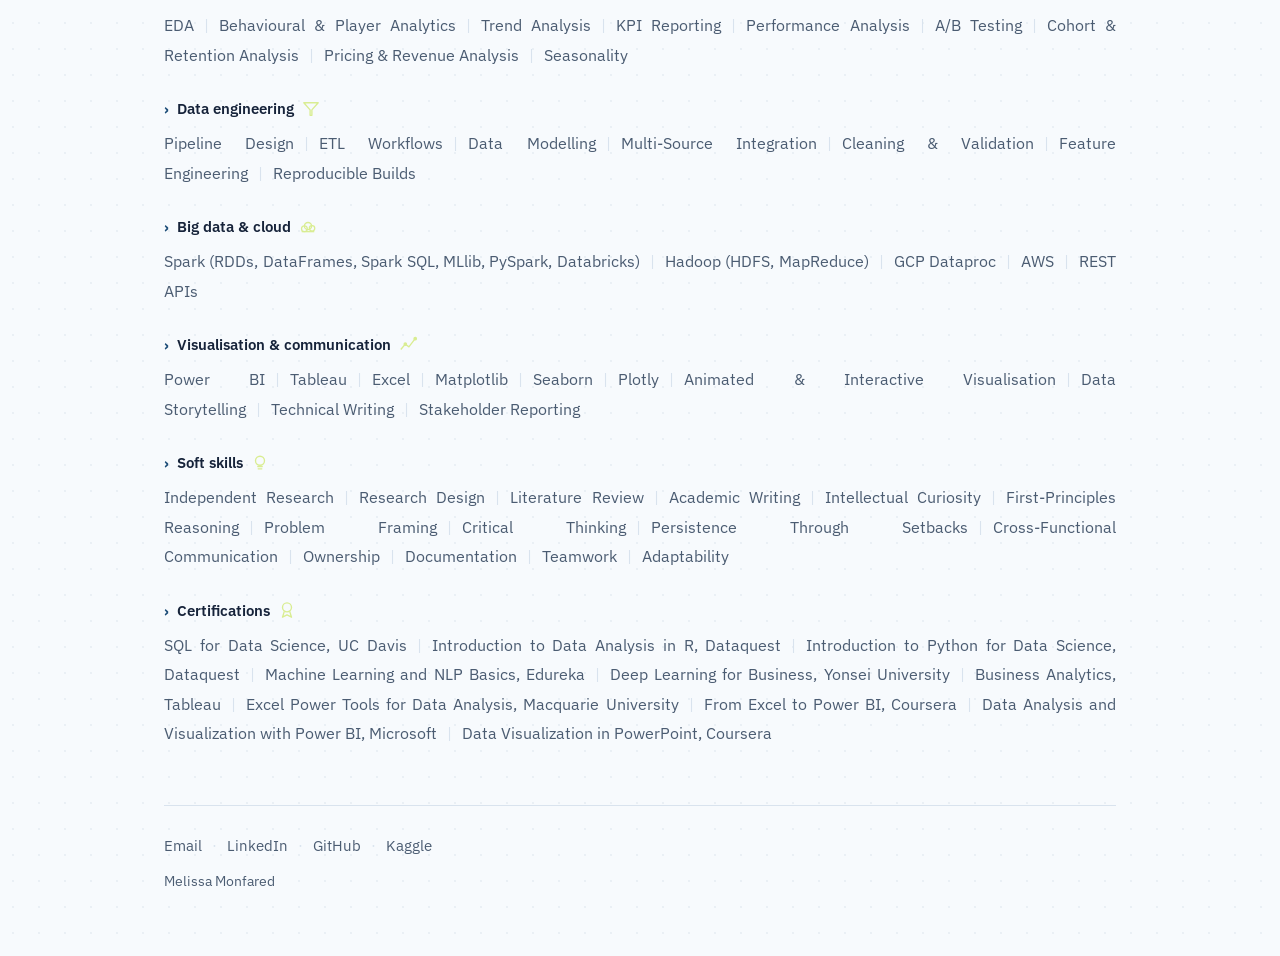
==== commit 9dae1b84: "Add files via upload" ====
--- a/cv.html
+++ b/cv.html
@@ -86,7 +86,7 @@
         <div>
           <p class="entry-title">Research Assistant</p>
           <p class="entry-org">LSE Department of Statistics &middot; London</p>
-          <p class="entry-desc">Working with Dr. Giulia Livieri and Dr. Chengchun Shi on large language models and Lean 4 for automated theorem proving.</p>
+          <p class="entry-desc">Working with Dr. Giulia Livieri and Dr. Chengchun Shi on large language models and Lean 4 for automated theorem proving. The main project formalizes reinforcement learning theory through an LLM-assisted workflow, aimed at the open-source Lean Machine Learning (LML) library, which had almost none. So far it covers the core of planning and learning in Markov decision processes, from Bellman optimality to policy gradients, in more than 40 machine-checked results, several more general than in the textbook. The work is ongoing, with natural policy gradient and the link between values and expected returns over random trajectories among the next steps, and a possible later stage of using the library to prove a hard, open problem in reinforcement learning theory.</p>
         </div>
       </div>
       <div class="entry">
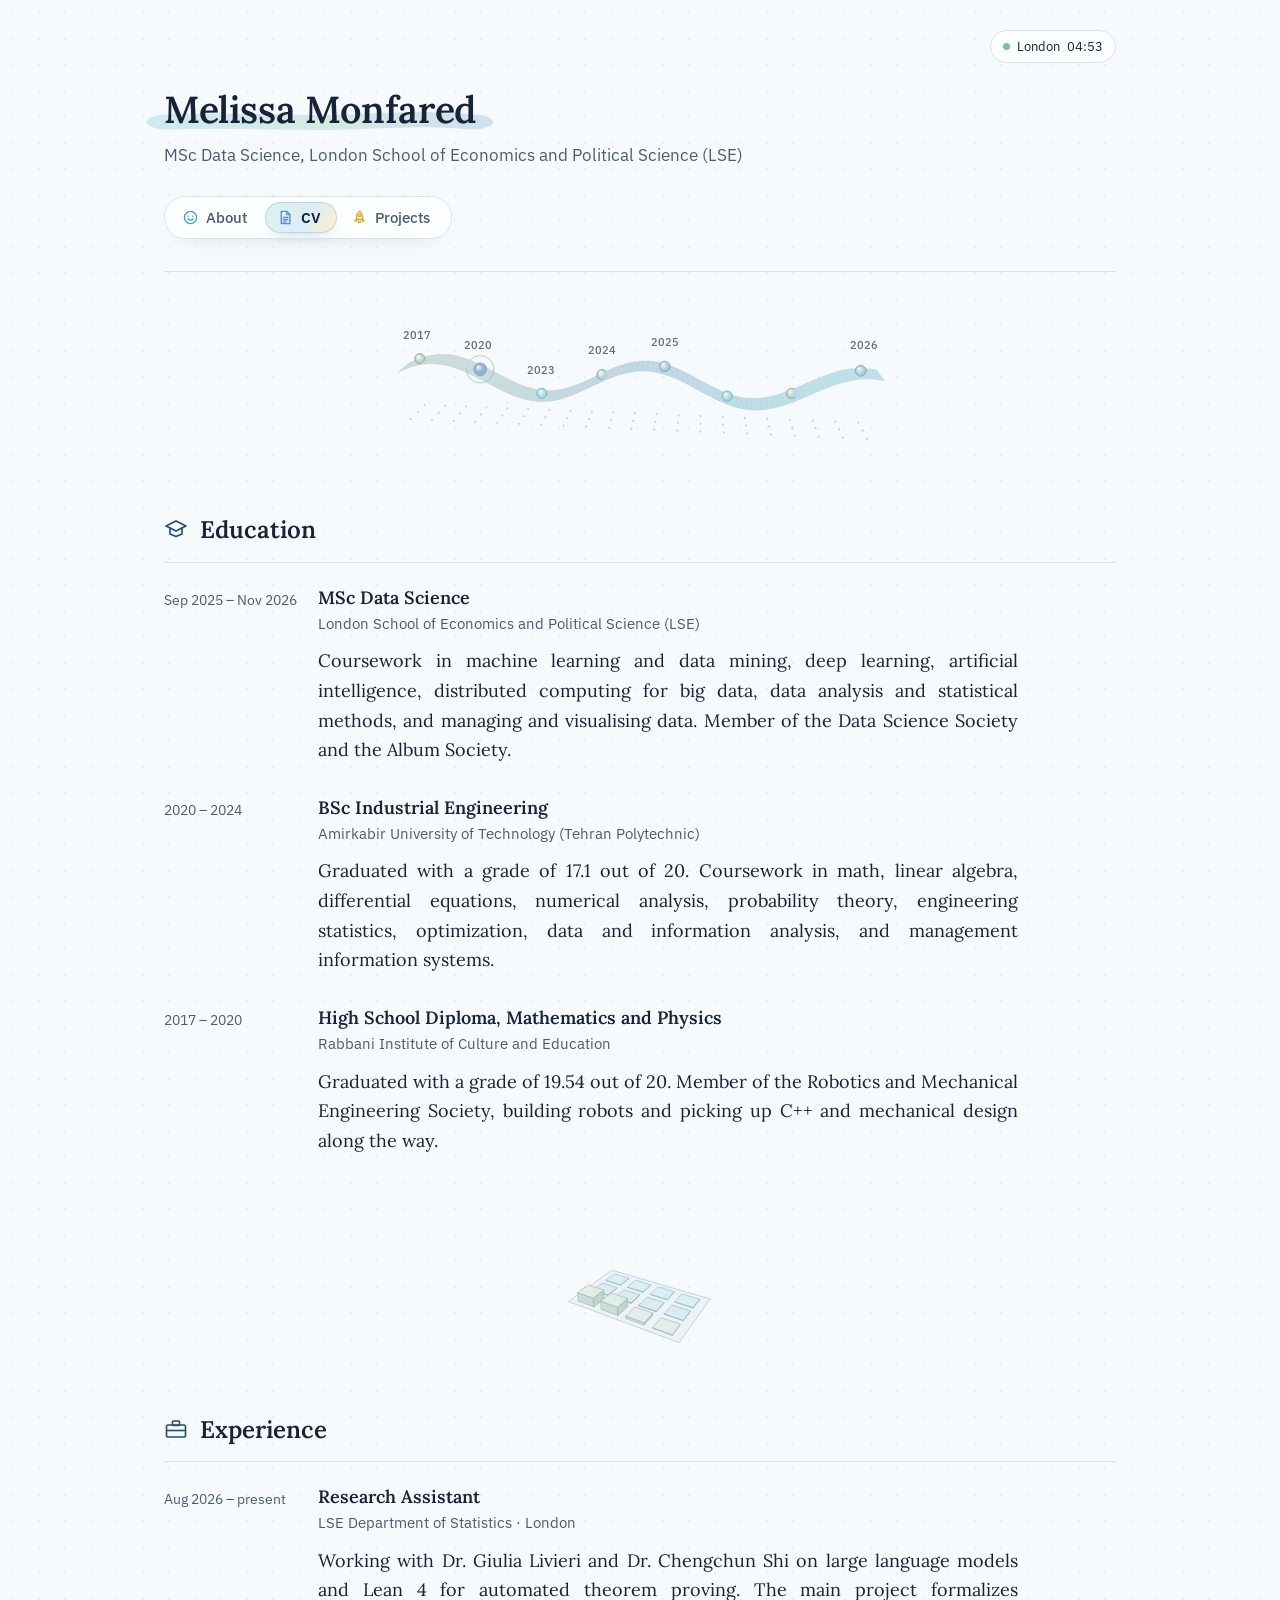
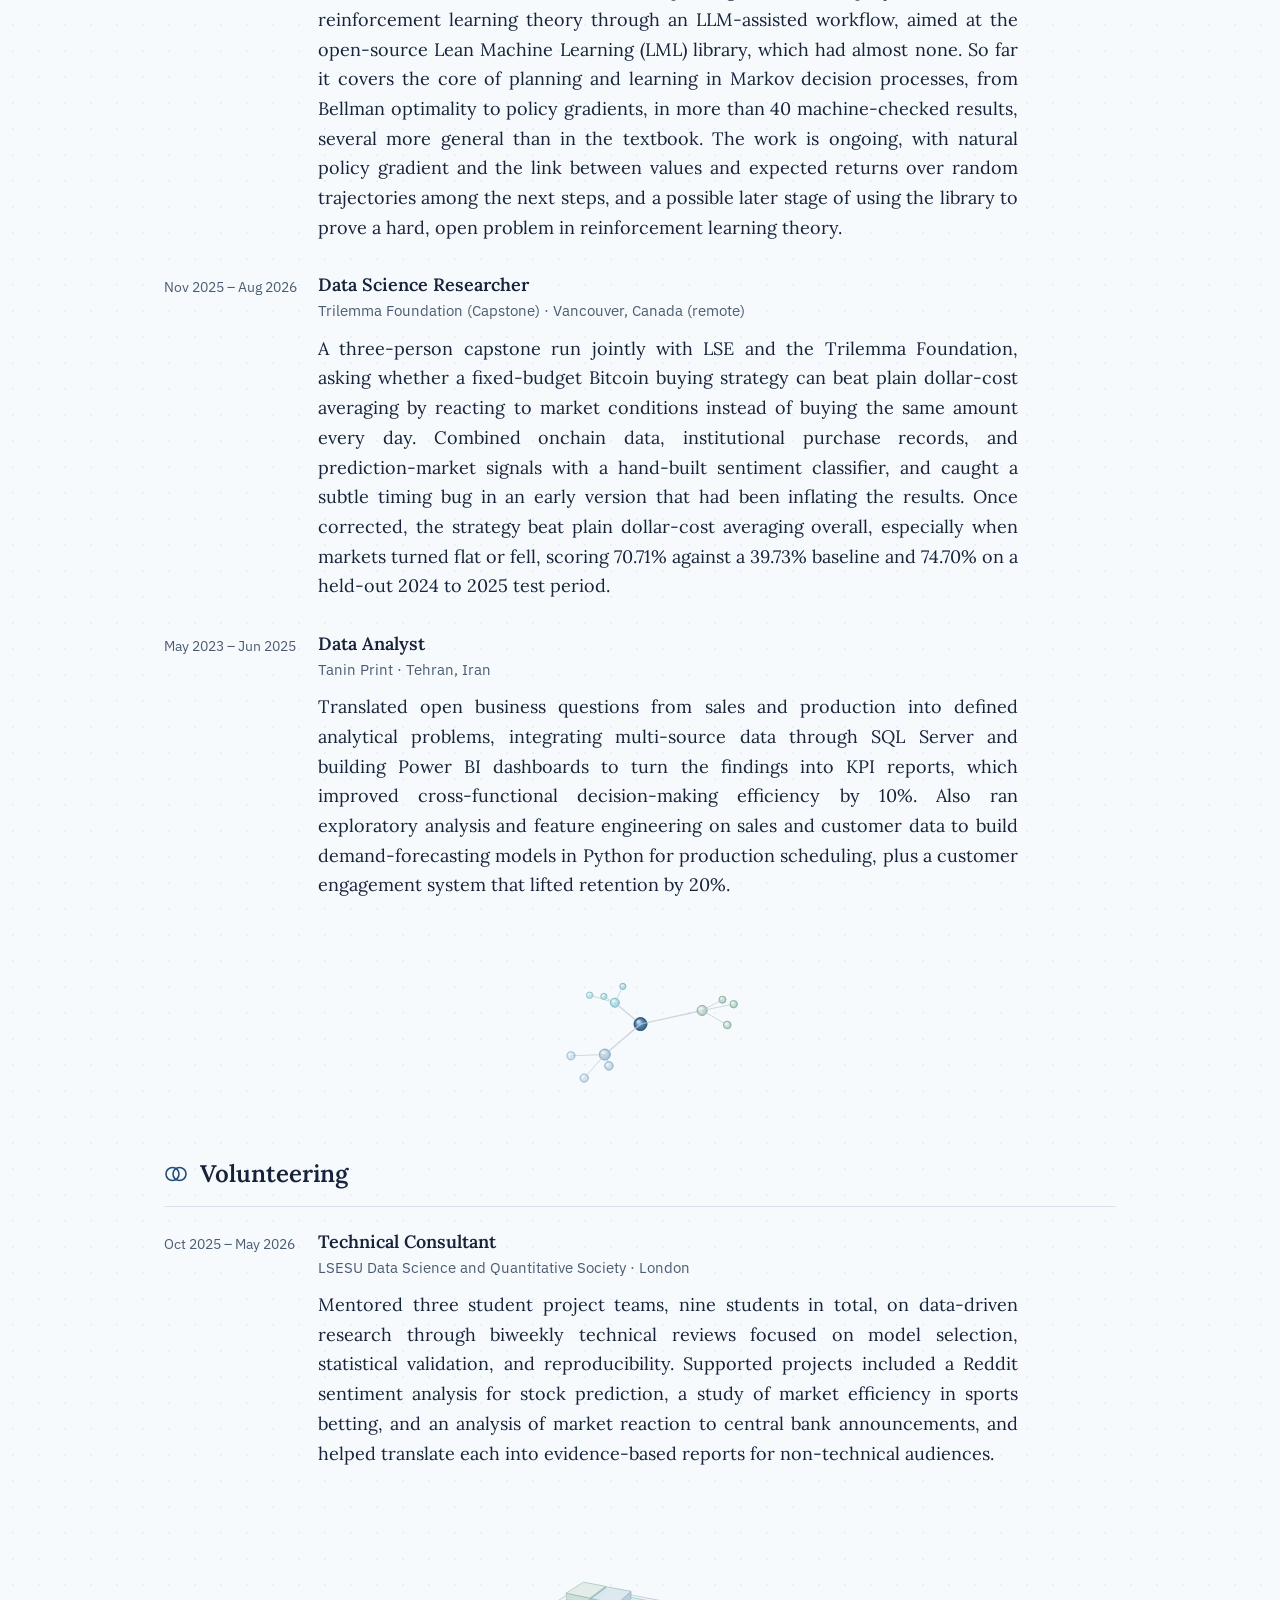
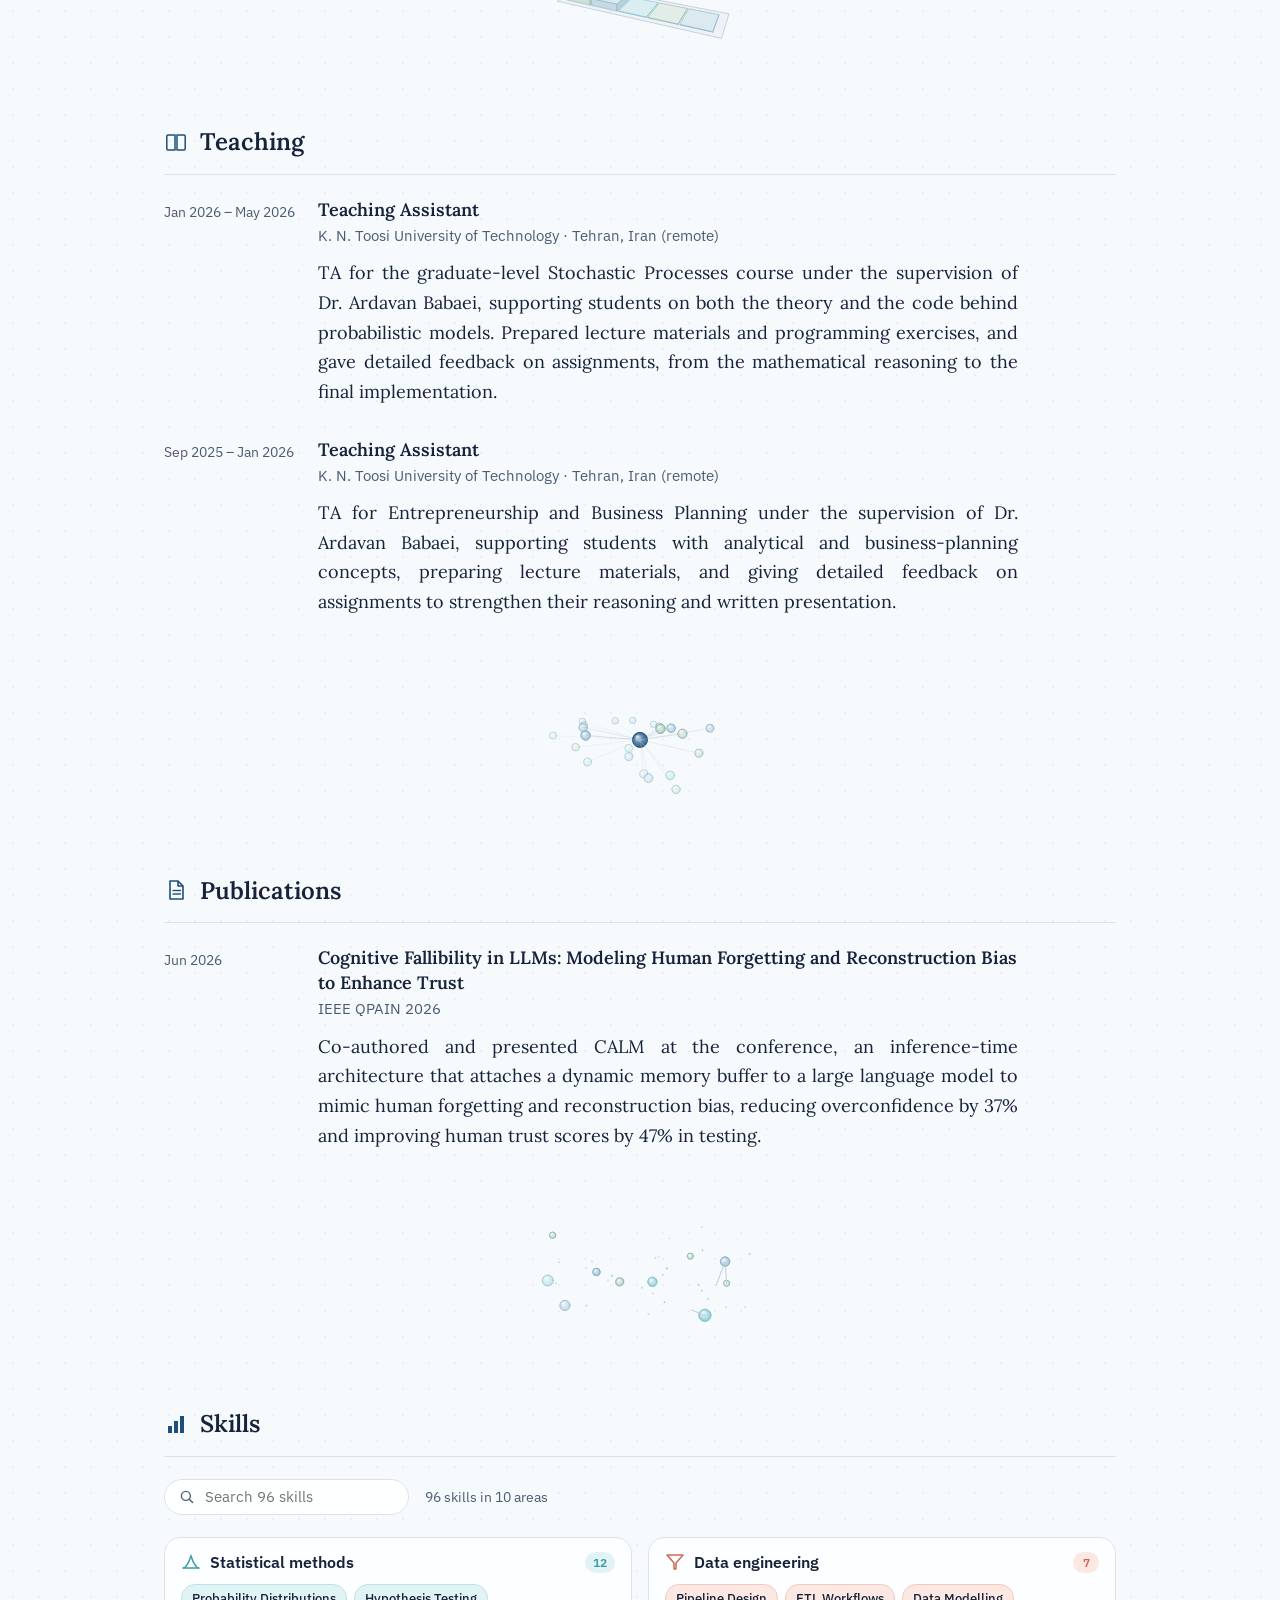
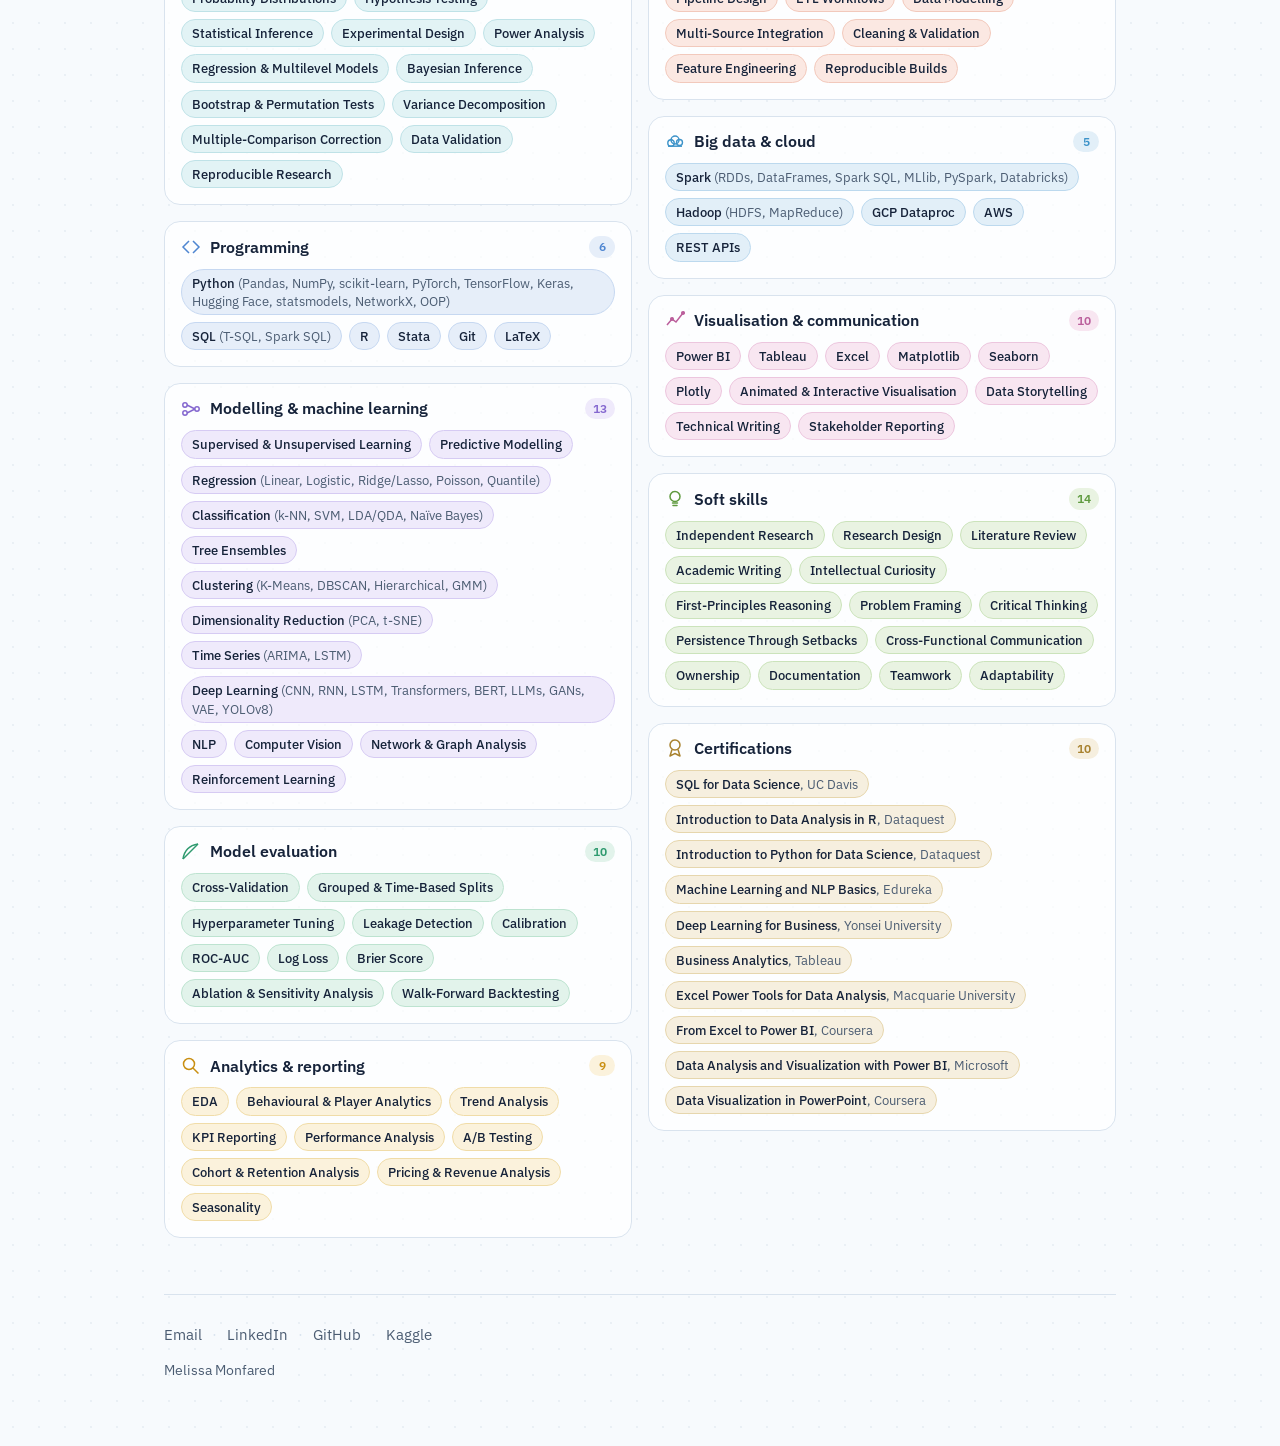
==== commit a66f4a0e: "update" ====
--- a/cv.html
+++ b/cv.html
@@ -10,20 +10,24 @@
 <link rel="preconnect" href="https://fonts.gstatic.com" crossorigin>
 <link href="https://fonts.googleapis.com/css2?family=Lora:ital,wght@0,400;0,500;0,600;1,400;1,500&amp;family=IBM+Plex+Sans:wght@400;500;600&amp;display=swap" rel="stylesheet">
 <link rel="stylesheet" href="styles.css">
+<script>document.documentElement.classList.add('js')</script>
 </head>
 <body>
 <div class="page">
 
   <header class="site-header">
-    <h1 class="site-name"><a href="index.html">Melissa Monfared</a></h1>
+    <div class="meta-line">
+      <span class="clock" aria-label="Local time in London"><span class="clock-dot" aria-hidden="true"></span>London <time class="clock-time"></time></span>
+    </div>
+    <h1 class="site-name"><a href="index.html"><span class="hl-wrap"><svg class="hl" viewBox="0 0 200 40" preserveAspectRatio="none" aria-hidden="true" focusable="false"><defs><linearGradient id="hl-grad" x1="0" y1="0" x2="1" y2="0"><stop offset="0" stop-color="#cdeaee"/><stop offset="0.55" stop-color="#d4ebdf"/><stop offset="1" stop-color="#cfe0ef"/></linearGradient></defs><path d="M6,24 C44,19 86,28 126,23 S176,20 194,24" pathLength="100"/></svg><span class="hl-text">Melissa Monfared</span></span></a></h1>
     <p class="site-tagline">MSc Data Science, London School of Economics and Political Science (LSE)</p>
-    <nav class="site-nav" aria-label="Primary"><a href="index.html">About</a><span class="dot">&middot;</span><a href="cv.html" class="active">CV</a><span class="dot">&middot;</span><a href="projects.html">Projects</a></nav>
+    <nav class="pill-nav" aria-label="Primary"><span class="pill-blob" aria-hidden="true"></span><a class="pill" href="index.html" style="--pc:#3fa7b5"><svg class="pill-ico" viewBox="0 0 20 20" fill="none" stroke="currentColor" stroke-width="1.6" stroke-linecap="round" stroke-linejoin="round" aria-hidden="true"><circle cx="10" cy="10" r="7.2"/><circle cx="7.4" cy="8.6" r="0.9" fill="currentColor" stroke="none"/><circle cx="12.6" cy="8.6" r="0.9" fill="currentColor" stroke="none"/><path d="M6.9 11.6 Q10 14.6 13.1 11.6"/></svg><span>About</span></a><a class="pill is-active" href="cv.html" aria-current="page" style="--pc:#5b8fd6"><svg class="pill-ico" viewBox="0 0 20 20" fill="none" stroke="currentColor" stroke-width="1.6" stroke-linecap="round" stroke-linejoin="round" aria-hidden="true"><path d="M5 2.8 H11.6 L15.2 6.4 V17.2 H5 Z"/><path d="M11.4 2.9 V6.6 H15.1"/><path d="M7.4 10 H12.8 M7.4 12.6 H12.8 M7.4 15.2 H10.6"/></svg><span>CV</span></a><a class="pill" href="projects.html" style="--pc:#e0a526"><svg class="pill-ico" viewBox="0 0 20 20" fill="none" stroke="currentColor" stroke-width="1.6" stroke-linecap="round" stroke-linejoin="round" aria-hidden="true"><path d="M10 2.6 C13.2 4.6 14.2 8.4 13 12.4 H7 C5.8 8.4 6.8 4.6 10 2.6 Z"/><circle cx="10" cy="7.6" r="1.4"/><path d="M7 11.2 L4.6 13.8 L6.9 14.2 M13 11.2 L15.4 13.8 L13.1 14.2"/><path d="M8.6 14.6 Q10 17.6 11.4 14.6"/></svg><span>Projects</span></a></nav>
   </header>
 
   <main>
 
     <div class="mini-viz-row" aria-hidden="true">
-      <div class="mini-viz mini-viz-wide">
+      <div class="mini-viz mini-viz-timeline">
         <svg viewBox="0 0 600 85">
           <path class="v-line" d="M20,42 C55,20 90,20 125,42 C160,64 195,64 230,42 C265,20 300,20 335,42 C370,64 405,64 440,42 C475,20 545,20 580,38" fill="none" stroke-width="1.5"/>
           <circle class="v-a" cx="20" cy="42" r="5.5" style="animation-delay:0s"/>
@@ -35,6 +39,7 @@
           <polygon class="v-b" points="446.5,42 441.8,43.8 440,48.5 438.2,43.8 433.5,42 438.2,40.2 440,35.5 441.8,40.2" style="animation-delay:0.9s"/>
           <polygon class="v-a" points="510,16.5 515.5,22 510,27.5 504.5,22" style="animation-delay:1.05s"/>
         </svg>
+        <canvas class="viz3d" data-scene="timeline" style="--vh:150px" aria-hidden="true"></canvas>
       </div>
     </div>
 
@@ -77,6 +82,7 @@
             <rect class="v-a" x="260" y="28" width="32" height="32" style="animation-delay:0.45s"/>
             <rect class="v-b" x="340" y="12" width="32" height="48" style="animation-delay:0.6s"/>
           </svg>
+          <canvas class="viz3d" data-scene="experience" style="--vh:150px" aria-hidden="true"></canvas>
         </div>
       </div>
 
@@ -126,6 +132,7 @@
             <circle class="v-b" cx="217" cy="12.5" r="5.5" style="animation-delay:0.6s"/>
             <circle class="v-y" cx="243" cy="12.5" r="5.5" style="animation-delay:0.75s"/>
           </svg>
+          <canvas class="viz3d" data-scene="volunteer" style="--vh:150px" aria-hidden="true"></canvas>
         </div>
       </div>
 
@@ -151,6 +158,7 @@
             <circle class="v-a" cx="260" cy="15" r="5.5" style="animation-delay:0.45s"/>
             <circle class="v-b" cx="340" cy="15" r="5.5" style="animation-delay:0.6s"/>
           </svg>
+          <canvas class="viz3d" data-scene="teaching" style="--vh:150px" aria-hidden="true"></canvas>
         </div>
       </div>
 
@@ -191,6 +199,7 @@
             <circle class="v-y" cx="195" cy="58" r="4.5" style="animation-delay:0.75s"/>
             <circle class="v-a" cx="155" cy="38" r="4.5" style="animation-delay:0.9s"/>
           </svg>
+          <canvas class="viz3d" data-scene="publication" style="--vh:150px" aria-hidden="true"></canvas>
         </div>
       </div>
 
@@ -224,59 +233,163 @@
             <circle class="v-a" cx="350" cy="48" r="4" style="animation-delay:0.72s"/>
             <circle class="v-b" cx="400" cy="25" r="5" style="animation-delay:0.84s"/>
           </svg>
+          <canvas class="viz3d" data-scene="skills" style="--vh:150px" aria-hidden="true"></canvas>
         </div>
       </div>
 
       <h2><svg class="h-icon" viewBox="0 0 24 24" aria-hidden="true"><rect x="4" y="14" width="4" height="7" fill="currentColor"/><rect x="10" y="9" width="4" height="12" fill="currentColor"/><rect x="16" y="4" width="4" height="17" fill="currentColor"/></svg>Skills</h2>
 
-      <div class="tag-group">
-        <p class="tag-label">Statistical methods<svg class="skill-icon" viewBox="0 0 20 20" stroke-width="1.5" fill="none" aria-hidden="true"><line x1="1.5" y1="16" x2="18.5" y2="16"/><path d="M2,16 Q6,16 10,4 Q14,16 18,16"/></svg></p>
-        <p class="tag-list">Probability Distributions<span class="dot">|</span>Hypothesis Testing<span class="dot">|</span>Statistical Inference<span class="dot">|</span>Experimental Design<span class="dot">|</span>Power Analysis<span class="dot">|</span>Regression &amp; Multilevel Models<span class="dot">|</span>Bayesian Inference<span class="dot">|</span>Bootstrap &amp; Permutation Tests<span class="dot">|</span>Variance Decomposition<span class="dot">|</span>Multiple-Comparison Correction<span class="dot">|</span>Data Validation<span class="dot">|</span>Reproducible Research</p>
-      </div>
-
-      <div class="tag-group">
-        <p class="tag-label">Programming<svg class="skill-icon" viewBox="0 0 20 20" stroke-width="1.5" fill="none" aria-hidden="true"><polyline points="8,4 2,10 8,16"/><polyline points="12,4 18,10 12,16"/></svg></p>
-        <p class="tag-list">Python (Pandas, NumPy, scikit-learn, PyTorch, TensorFlow, Keras, Hugging Face, statsmodels, NetworkX, OOP)<span class="dot">|</span>SQL (T-SQL, Spark SQL)<span class="dot">|</span>R<span class="dot">|</span>Stata<span class="dot">|</span>Git<span class="dot">|</span>LaTeX</p>
-      </div>
-
-      <div class="tag-group">
-        <p class="tag-label">Modelling &amp; machine learning<svg class="skill-icon" viewBox="0 0 20 20" stroke-width="1.5" fill="none" aria-hidden="true"><line x1="6" y1="6" x2="14" y2="10"/><line x1="6" y1="14" x2="14" y2="10"/><circle cx="4" cy="6" r="2.2"/><circle cx="4" cy="14" r="2.2"/><circle cx="16" cy="10" r="2.2"/></svg></p>
-        <p class="tag-list">Supervised &amp; Unsupervised Learning<span class="dot">|</span>Predictive Modelling<span class="dot">|</span>Regression (Linear, Logistic, Ridge/Lasso, Poisson, Quantile)<span class="dot">|</span>Classification (k-NN, SVM, LDA/QDA, Na&iuml;ve Bayes)<span class="dot">|</span>Tree Ensembles<span class="dot">|</span>Clustering (K-Means, DBSCAN, Hierarchical, GMM)<span class="dot">|</span>Dimensionality Reduction (PCA, t-SNE)<span class="dot">|</span>Time Series (ARIMA, LSTM)<span class="dot">|</span>Deep Learning (CNN, RNN, LSTM, Transformers, BERT, LLMs, GANs, VAE, YOLOv8)<span class="dot">|</span>NLP<span class="dot">|</span>Computer Vision<span class="dot">|</span>Network &amp; Graph Analysis<span class="dot">|</span>Reinforcement Learning</p>
-      </div>
-
-      <div class="tag-group">
-        <p class="tag-label">Model evaluation<svg class="skill-icon" viewBox="0 0 20 20" stroke-width="1.5" fill="none" aria-hidden="true"><line x1="2" y1="17" x2="17" y2="2"/><path d="M2,17 Q4,4 17,2"/></svg></p>
-        <p class="tag-list">Cross-Validation<span class="dot">|</span>Grouped &amp; Time-Based Splits<span class="dot">|</span>Hyperparameter Tuning<span class="dot">|</span>Leakage Detection<span class="dot">|</span>Calibration<span class="dot">|</span>ROC-AUC<span class="dot">|</span>Log Loss<span class="dot">|</span>Brier Score<span class="dot">|</span>Ablation &amp; Sensitivity Analysis<span class="dot">|</span>Walk-Forward Backtesting</p>
-      </div>
-
-      <div class="tag-group">
-        <p class="tag-label">Analytics &amp; reporting<svg class="skill-icon" viewBox="0 0 20 20" stroke-width="1.5" fill="none" aria-hidden="true"><circle cx="8" cy="8" r="5.5"/><line x1="12" y1="12" x2="17.5" y2="17.5"/></svg></p>
-        <p class="tag-list">EDA<span class="dot">|</span>Behavioural &amp; Player Analytics<span class="dot">|</span>Trend Analysis<span class="dot">|</span>KPI Reporting<span class="dot">|</span>Performance Analysis<span class="dot">|</span>A/B Testing<span class="dot">|</span>Cohort &amp; Retention Analysis<span class="dot">|</span>Pricing &amp; Revenue Analysis<span class="dot">|</span>Seasonality</p>
-      </div>
-
-      <div class="tag-group">
-        <p class="tag-label">Data engineering<svg class="skill-icon" viewBox="0 0 20 20" stroke-width="1.5" fill="none" stroke-linejoin="round" aria-hidden="true"><path d="M2,3 L18,3 L11,11 L11,17 L9,17 L9,11 Z"/></svg></p>
-        <p class="tag-list">Pipeline Design<span class="dot">|</span>ETL Workflows<span class="dot">|</span>Data Modelling<span class="dot">|</span>Multi-Source Integration<span class="dot">|</span>Cleaning &amp; Validation<span class="dot">|</span>Feature Engineering<span class="dot">|</span>Reproducible Builds</p>
-      </div>
-
-      <div class="tag-group">
-        <p class="tag-label">Big data &amp; cloud<svg class="skill-icon" viewBox="0 0 20 20" stroke-width="1.4" fill="none" aria-hidden="true"><circle cx="6" cy="12" r="3.2"/><circle cx="10" cy="9" r="4"/><circle cx="14.5" cy="11.5" r="3"/><line x1="3" y1="15.2" x2="17" y2="15.2"/></svg></p>
-        <p class="tag-list">Spark (RDDs, DataFrames, Spark SQL, MLlib, PySpark, Databricks)<span class="dot">|</span>Hadoop (HDFS, MapReduce)<span class="dot">|</span>GCP Dataproc<span class="dot">|</span>AWS<span class="dot">|</span>REST APIs</p>
-      </div>
-
-      <div class="tag-group">
-        <p class="tag-label">Visualisation &amp; communication<svg class="skill-icon" viewBox="0 0 20 20" stroke-width="1.5" fill="none" aria-hidden="true"><polyline points="2,15 7,9 11,12 18,3"/><circle cx="7" cy="9" r="1.3" fill="currentColor" stroke="none"/><circle cx="18" cy="3" r="1.3" fill="currentColor" stroke="none"/></svg></p>
-        <p class="tag-list">Power BI<span class="dot">|</span>Tableau<span class="dot">|</span>Excel<span class="dot">|</span>Matplotlib<span class="dot">|</span>Seaborn<span class="dot">|</span>Plotly<span class="dot">|</span>Animated &amp; Interactive Visualisation<span class="dot">|</span>Data Storytelling<span class="dot">|</span>Technical Writing<span class="dot">|</span>Stakeholder Reporting</p>
-      </div>
-
-      <div class="tag-group">
-        <p class="tag-label">Soft skills<svg class="skill-icon" viewBox="0 0 20 20" stroke-width="1.5" fill="none" stroke-linecap="round" aria-hidden="true"><circle cx="10" cy="7.5" r="5"/><line x1="7.5" y1="14" x2="12.5" y2="14"/><line x1="8" y1="16.5" x2="12" y2="16.5"/></svg></p>
-        <p class="tag-list">Independent Research<span class="dot">|</span>Research Design<span class="dot">|</span>Literature Review<span class="dot">|</span>Academic Writing<span class="dot">|</span>Intellectual Curiosity<span class="dot">|</span>First-Principles Reasoning<span class="dot">|</span>Problem Framing<span class="dot">|</span>Critical Thinking<span class="dot">|</span>Persistence Through Setbacks<span class="dot">|</span>Cross-Functional Communication<span class="dot">|</span>Ownership<span class="dot">|</span>Documentation<span class="dot">|</span>Teamwork<span class="dot">|</span>Adaptability</p>
-      </div>
-
-      <div class="tag-group">
-        <p class="tag-label">Certifications<svg class="skill-icon" viewBox="0 0 20 20" stroke-width="1.5" fill="none" stroke-linejoin="round" aria-hidden="true"><circle cx="10" cy="7" r="5"/><path d="M7,11.5 L5,18 L10,15.5 L15,18 L13,11.5"/></svg></p>
-        <p class="tag-list">SQL for Data Science, UC Davis<span class="dot">|</span>Introduction to Data Analysis in R, Dataquest<span class="dot">|</span>Introduction to Python for Data Science, Dataquest<span class="dot">|</span>Machine Learning and NLP Basics, Edureka<span class="dot">|</span>Deep Learning for Business, Yonsei University<span class="dot">|</span>Business Analytics, Tableau<span class="dot">|</span>Excel Power Tools for Data Analysis, Macquarie University<span class="dot">|</span>From Excel to Power BI, Coursera<span class="dot">|</span>Data Analysis and Visualization with Power BI, Microsoft<span class="dot">|</span>Data Visualization in PowerPoint, Coursera</p>
+            <div class="skill-tools" hidden>
+        <label class="skill-search"><svg viewBox="0 0 20 20" fill="none" stroke="currentColor" stroke-width="1.7" stroke-linecap="round" aria-hidden="true"><circle cx="8.6" cy="8.6" r="5.6"/><line x1="12.8" y1="12.8" x2="17" y2="17"/></svg><input type="search" placeholder="Search 96 skills" aria-label="Search skills" autocomplete="off" spellcheck="false"></label>
+        <span class="skill-count" aria-live="polite">96 skills in 10 areas</span>
+      </div>
+      <div class="skill-grid">
+        <div class="skill-card" data-i="0" style="--hc:#3a9aa8;--hs:#e2f3f5;--hl:#bfe2e7">
+          <div class="skill-head"><svg class="skill-icon" viewBox="0 0 20 20" stroke-width="1.5" fill="none" aria-hidden="true"><line x1="1.5" y1="16" x2="18.5" y2="16"/><path d="M2,16 Q6,16 10,4 Q14,16 18,16"/></svg><p class="skill-title">Statistical methods</p><span class="skill-n">12</span></div>
+          <ul class="skill-chips">
+            <li class="chip" style="--k:0"><b>Probability Distributions</b></li>
+            <li class="chip" style="--k:1"><b>Hypothesis Testing</b></li>
+            <li class="chip" style="--k:2"><b>Statistical Inference</b></li>
+            <li class="chip" style="--k:3"><b>Experimental Design</b></li>
+            <li class="chip" style="--k:4"><b>Power Analysis</b></li>
+            <li class="chip" style="--k:5"><b>Regression &amp; Multilevel Models</b></li>
+            <li class="chip" style="--k:6"><b>Bayesian Inference</b></li>
+            <li class="chip" style="--k:7"><b>Bootstrap &amp; Permutation Tests</b></li>
+            <li class="chip" style="--k:8"><b>Variance Decomposition</b></li>
+            <li class="chip" style="--k:9"><b>Multiple-Comparison Correction</b></li>
+            <li class="chip" style="--k:10"><b>Data Validation</b></li>
+            <li class="chip" style="--k:11"><b>Reproducible Research</b></li>
+          </ul>
+        </div>
+        <div class="skill-card" data-i="1" style="--hc:#4f86d1;--hs:#e6eef9;--hl:#c6d8f1">
+          <div class="skill-head"><svg class="skill-icon" viewBox="0 0 20 20" stroke-width="1.5" fill="none" aria-hidden="true"><polyline points="8,4 2,10 8,16"/><polyline points="12,4 18,10 12,16"/></svg><p class="skill-title">Programming</p><span class="skill-n">6</span></div>
+          <ul class="skill-chips">
+            <li class="chip" style="--k:0"><b>Python</b><span class="chip-sub"> (Pandas, NumPy, scikit-learn, PyTorch, TensorFlow, Keras, Hugging Face, statsmodels, NetworkX, OOP)</span></li>
+            <li class="chip" style="--k:1"><b>SQL</b><span class="chip-sub"> (T-SQL, Spark SQL)</span></li>
+            <li class="chip" style="--k:2"><b>R</b></li>
+            <li class="chip" style="--k:3"><b>Stata</b></li>
+            <li class="chip" style="--k:4"><b>Git</b></li>
+            <li class="chip" style="--k:5"><b>LaTeX</b></li>
+          </ul>
+        </div>
+        <div class="skill-card" data-i="2" style="--hc:#8467cf;--hs:#efeafb;--hl:#d6cbf3">
+          <div class="skill-head"><svg class="skill-icon" viewBox="0 0 20 20" stroke-width="1.5" fill="none" aria-hidden="true"><line x1="6" y1="6" x2="14" y2="10"/><line x1="6" y1="14" x2="14" y2="10"/><circle cx="4" cy="6" r="2.2"/><circle cx="4" cy="14" r="2.2"/><circle cx="16" cy="10" r="2.2"/></svg><p class="skill-title">Modelling &amp; machine learning</p><span class="skill-n">13</span></div>
+          <ul class="skill-chips">
+            <li class="chip" style="--k:0"><b>Supervised &amp; Unsupervised Learning</b></li>
+            <li class="chip" style="--k:1"><b>Predictive Modelling</b></li>
+            <li class="chip" style="--k:2"><b>Regression</b><span class="chip-sub"> (Linear, Logistic, Ridge/Lasso, Poisson, Quantile)</span></li>
+            <li class="chip" style="--k:3"><b>Classification</b><span class="chip-sub"> (k-NN, SVM, LDA/QDA, Na&iuml;ve Bayes)</span></li>
+            <li class="chip" style="--k:4"><b>Tree Ensembles</b></li>
+            <li class="chip" style="--k:5"><b>Clustering</b><span class="chip-sub"> (K-Means, DBSCAN, Hierarchical, GMM)</span></li>
+            <li class="chip" style="--k:6"><b>Dimensionality Reduction</b><span class="chip-sub"> (PCA, t-SNE)</span></li>
+            <li class="chip" style="--k:7"><b>Time Series</b><span class="chip-sub"> (ARIMA, LSTM)</span></li>
+            <li class="chip" style="--k:8"><b>Deep Learning</b><span class="chip-sub"> (CNN, RNN, LSTM, Transformers, BERT, LLMs, GANs, VAE, YOLOv8)</span></li>
+            <li class="chip" style="--k:9"><b>NLP</b></li>
+            <li class="chip" style="--k:10"><b>Computer Vision</b></li>
+            <li class="chip" style="--k:11"><b>Network &amp; Graph Analysis</b></li>
+            <li class="chip" style="--k:12"><b>Reinforcement Learning</b></li>
+          </ul>
+        </div>
+        <div class="skill-card" data-i="3" style="--hc:#2f9a6f;--hs:#e2f3eb;--hl:#bde3d0">
+          <div class="skill-head"><svg class="skill-icon" viewBox="0 0 20 20" stroke-width="1.5" fill="none" aria-hidden="true"><line x1="2" y1="17" x2="17" y2="2"/><path d="M2,17 Q4,4 17,2"/></svg><p class="skill-title">Model evaluation</p><span class="skill-n">10</span></div>
+          <ul class="skill-chips">
+            <li class="chip" style="--k:0"><b>Cross-Validation</b></li>
+            <li class="chip" style="--k:1"><b>Grouped &amp; Time-Based Splits</b></li>
+            <li class="chip" style="--k:2"><b>Hyperparameter Tuning</b></li>
+            <li class="chip" style="--k:3"><b>Leakage Detection</b></li>
+            <li class="chip" style="--k:4"><b>Calibration</b></li>
+            <li class="chip" style="--k:5"><b>ROC-AUC</b></li>
+            <li class="chip" style="--k:6"><b>Log Loss</b></li>
+            <li class="chip" style="--k:7"><b>Brier Score</b></li>
+            <li class="chip" style="--k:8"><b>Ablation &amp; Sensitivity Analysis</b></li>
+            <li class="chip" style="--k:9"><b>Walk-Forward Backtesting</b></li>
+          </ul>
+        </div>
+        <div class="skill-card" data-i="4" style="--hc:#c98f12;--hs:#fbf2dc;--hl:#f0dca8">
+          <div class="skill-head"><svg class="skill-icon" viewBox="0 0 20 20" stroke-width="1.5" fill="none" aria-hidden="true"><circle cx="8" cy="8" r="5.5"/><line x1="12" y1="12" x2="17.5" y2="17.5"/></svg><p class="skill-title">Analytics &amp; reporting</p><span class="skill-n">9</span></div>
+          <ul class="skill-chips">
+            <li class="chip" style="--k:0"><b>EDA</b></li>
+            <li class="chip" style="--k:1"><b>Behavioural &amp; Player Analytics</b></li>
+            <li class="chip" style="--k:2"><b>Trend Analysis</b></li>
+            <li class="chip" style="--k:3"><b>KPI Reporting</b></li>
+            <li class="chip" style="--k:4"><b>Performance Analysis</b></li>
+            <li class="chip" style="--k:5"><b>A/B Testing</b></li>
+            <li class="chip" style="--k:6"><b>Cohort &amp; Retention Analysis</b></li>
+            <li class="chip" style="--k:7"><b>Pricing &amp; Revenue Analysis</b></li>
+            <li class="chip" style="--k:8"><b>Seasonality</b></li>
+          </ul>
+        </div>
+        <div class="skill-card" data-i="5" style="--hc:#d0694f;--hs:#fbe8e2;--hl:#f2c9bc">
+          <div class="skill-head"><svg class="skill-icon" viewBox="0 0 20 20" stroke-width="1.5" fill="none" stroke-linejoin="round" aria-hidden="true"><path d="M2,3 L18,3 L11,11 L11,17 L9,17 L9,11 Z"/></svg><p class="skill-title">Data engineering</p><span class="skill-n">7</span></div>
+          <ul class="skill-chips">
+            <li class="chip" style="--k:0"><b>Pipeline Design</b></li>
+            <li class="chip" style="--k:1"><b>ETL Workflows</b></li>
+            <li class="chip" style="--k:2"><b>Data Modelling</b></li>
+            <li class="chip" style="--k:3"><b>Multi-Source Integration</b></li>
+            <li class="chip" style="--k:4"><b>Cleaning &amp; Validation</b></li>
+            <li class="chip" style="--k:5"><b>Feature Engineering</b></li>
+            <li class="chip" style="--k:6"><b>Reproducible Builds</b></li>
+          </ul>
+        </div>
+        <div class="skill-card" data-i="6" style="--hc:#3d93c9;--hs:#e2eff8;--hl:#bcd9ee">
+          <div class="skill-head"><svg class="skill-icon" viewBox="0 0 20 20" stroke-width="1.4" fill="none" aria-hidden="true"><circle cx="6" cy="12" r="3.2"/><circle cx="10" cy="9" r="4"/><circle cx="14.5" cy="11.5" r="3"/><line x1="3" y1="15.2" x2="17" y2="15.2"/></svg><p class="skill-title">Big data &amp; cloud</p><span class="skill-n">5</span></div>
+          <ul class="skill-chips">
+            <li class="chip" style="--k:0"><b>Spark</b><span class="chip-sub"> (RDDs, DataFrames, Spark SQL, MLlib, PySpark, Databricks)</span></li>
+            <li class="chip" style="--k:1"><b>Hadoop</b><span class="chip-sub"> (HDFS, MapReduce)</span></li>
+            <li class="chip" style="--k:2"><b>GCP Dataproc</b></li>
+            <li class="chip" style="--k:3"><b>AWS</b></li>
+            <li class="chip" style="--k:4"><b>REST APIs</b></li>
+          </ul>
+        </div>
+        <div class="skill-card" data-i="7" style="--hc:#bb5f9c;--hs:#f8e6f1;--hl:#ecc6de">
+          <div class="skill-head"><svg class="skill-icon" viewBox="0 0 20 20" stroke-width="1.5" fill="none" aria-hidden="true"><polyline points="2,15 7,9 11,12 18,3"/><circle cx="7" cy="9" r="1.3" fill="currentColor" stroke="none"/><circle cx="18" cy="3" r="1.3" fill="currentColor" stroke="none"/></svg><p class="skill-title">Visualisation &amp; communication</p><span class="skill-n">10</span></div>
+          <ul class="skill-chips">
+            <li class="chip" style="--k:0"><b>Power BI</b></li>
+            <li class="chip" style="--k:1"><b>Tableau</b></li>
+            <li class="chip" style="--k:2"><b>Excel</b></li>
+            <li class="chip" style="--k:3"><b>Matplotlib</b></li>
+            <li class="chip" style="--k:4"><b>Seaborn</b></li>
+            <li class="chip" style="--k:5"><b>Plotly</b></li>
+            <li class="chip" style="--k:6"><b>Animated &amp; Interactive Visualisation</b></li>
+            <li class="chip" style="--k:7"><b>Data Storytelling</b></li>
+            <li class="chip" style="--k:8"><b>Technical Writing</b></li>
+            <li class="chip" style="--k:9"><b>Stakeholder Reporting</b></li>
+          </ul>
+        </div>
+        <div class="skill-card" data-i="8" style="--hc:#5f9a3f;--hs:#e9f3e2;--hl:#cbe3bb">
+          <div class="skill-head"><svg class="skill-icon" viewBox="0 0 20 20" stroke-width="1.5" fill="none" stroke-linecap="round" aria-hidden="true"><circle cx="10" cy="7.5" r="5"/><line x1="7.5" y1="14" x2="12.5" y2="14"/><line x1="8" y1="16.5" x2="12" y2="16.5"/></svg><p class="skill-title">Soft skills</p><span class="skill-n">14</span></div>
+          <ul class="skill-chips">
+            <li class="chip" style="--k:0"><b>Independent Research</b></li>
+            <li class="chip" style="--k:1"><b>Research Design</b></li>
+            <li class="chip" style="--k:2"><b>Literature Review</b></li>
+            <li class="chip" style="--k:3"><b>Academic Writing</b></li>
+            <li class="chip" style="--k:4"><b>Intellectual Curiosity</b></li>
+            <li class="chip" style="--k:5"><b>First-Principles Reasoning</b></li>
+            <li class="chip" style="--k:6"><b>Problem Framing</b></li>
+            <li class="chip" style="--k:7"><b>Critical Thinking</b></li>
+            <li class="chip" style="--k:8"><b>Persistence Through Setbacks</b></li>
+            <li class="chip" style="--k:9"><b>Cross-Functional Communication</b></li>
+            <li class="chip" style="--k:10"><b>Ownership</b></li>
+            <li class="chip" style="--k:11"><b>Documentation</b></li>
+            <li class="chip" style="--k:12"><b>Teamwork</b></li>
+            <li class="chip" style="--k:13"><b>Adaptability</b></li>
+          </ul>
+        </div>
+        <div class="skill-card" data-i="9" style="--hc:#a8822f;--hs:#f6efdf;--hl:#e6d6ad">
+          <div class="skill-head"><svg class="skill-icon" viewBox="0 0 20 20" stroke-width="1.5" fill="none" stroke-linejoin="round" aria-hidden="true"><circle cx="10" cy="7" r="5"/><path d="M7,11.5 L5,18 L10,15.5 L15,18 L13,11.5"/></svg><p class="skill-title">Certifications</p><span class="skill-n">10</span></div>
+          <ul class="skill-chips">
+            <li class="chip" style="--k:0"><b>SQL for Data Science</b><span class="chip-sub">, UC Davis</span></li>
+            <li class="chip" style="--k:1"><b>Introduction to Data Analysis in R</b><span class="chip-sub">, Dataquest</span></li>
+            <li class="chip" style="--k:2"><b>Introduction to Python for Data Science</b><span class="chip-sub">, Dataquest</span></li>
+            <li class="chip" style="--k:3"><b>Machine Learning and NLP Basics</b><span class="chip-sub">, Edureka</span></li>
+            <li class="chip" style="--k:4"><b>Deep Learning for Business</b><span class="chip-sub">, Yonsei University</span></li>
+            <li class="chip" style="--k:5"><b>Business Analytics</b><span class="chip-sub">, Tableau</span></li>
+            <li class="chip" style="--k:6"><b>Excel Power Tools for Data Analysis</b><span class="chip-sub">, Macquarie University</span></li>
+            <li class="chip" style="--k:7"><b>From Excel to Power BI</b><span class="chip-sub">, Coursera</span></li>
+            <li class="chip" style="--k:8"><b>Data Analysis and Visualization with Power BI</b><span class="chip-sub">, Microsoft</span></li>
+            <li class="chip" style="--k:9"><b>Data Visualization in PowerPoint</b><span class="chip-sub">, Coursera</span></li>
+          </ul>
+        </div>
       </div>
     </section>
 
@@ -288,5 +401,6 @@
   </footer>
 
 </div>
+<script src="site.js" defer></script>
 </body>
 </html>
--- a/styles.css
+++ b/styles.css
@@ -24,6 +24,7 @@
   --measure: 700px;
   --measure-wide: 960px;
 
+  color-scheme: light;
   box-sizing: border-box;
   padding-top: env(safe-area-inset-top, 0px);
   padding-bottom: env(safe-area-inset-bottom, 0px);
@@ -51,23 +52,78 @@
 
 ::selection { background: var(--color-accent); color: #fff; }
 
-.page { max-width: 1000px; margin: 0 auto; padding: 0 24px; }
+.page { max-width: 1000px; margin: 0 auto; padding: 0 24px; transition: opacity .32s ease, transform .32s ease; }
+html.is-leaving .page { opacity: 0; transform: translateY(-8px); }
 img { max-width: 100%; }
 
 /* Header */
-.site-header { padding: 56px 0 32px; border-bottom: 1px solid var(--color-line); margin-bottom: 40px; }
+.site-header { position: relative; isolation: isolate; padding: 30px 0 32px; border-bottom: 1px solid var(--color-line); margin-bottom: 40px; }
+.site-header > *:not(.vx-layer) { position: relative; z-index: 1; }
 .header-top { display: flex; align-items: flex-start; justify-content: space-between; gap: 28px; flex-wrap: wrap-reverse; }
 .header-text { flex: 1; min-width: 240px; }
 .profile-photo { width: 128px; height: 128px; border-radius: 50%; object-fit: cover; flex: none; box-shadow: 0 3px 14px rgba(30,78,121,0.18); }
-.site-name { font-family: var(--font-serif); font-weight: 600; font-size: clamp(1.75rem, 5.2vw, 2.35rem); margin: 0 0 8px; letter-spacing: -0.01em; }
+.orb-spot { width: 240px; height: 150px; flex: none; }
+@media (max-width: 760px) { .orb-spot { width: 100%; height: 140px; margin: -6px 0 4px; } }
+.site-name { font-family: var(--font-serif); font-weight: 600; font-size: clamp(1.75rem, 5.2vw, 2.35rem); margin: 0 0 8px; letter-spacing: -0.01em; line-height: 1.3; }
 .site-name a { color: var(--color-ink); text-decoration: none; }
-.site-tagline { font-family: var(--font-sans); color: var(--color-ink-soft); font-size: 1.05rem; margin: 0 0 28px; }
-.site-tagline .dot { color: var(--color-line); margin: 0 10px; }
-.site-nav { display: flex; align-items: center; flex-wrap: wrap; font-family: var(--font-sans); font-size: 0.95rem; }
-.site-nav a { color: var(--color-ink-soft); text-decoration: none; padding-bottom: 3px; border-bottom: 1px solid transparent; transition: color 0.15s ease, border-color 0.15s ease; cursor: pointer; }
-.site-nav a:hover { color: var(--color-accent); }
-.site-nav a.active { color: var(--color-accent); border-bottom-color: var(--color-accent); }
-.site-nav .dot { color: var(--color-line); margin: 0 14px; }
+.site-tagline { font-family: var(--font-sans); color: var(--color-ink-soft); font-size: 1.05rem; margin: 0 0 26px; text-align: left; }
+
+/* Particle disk that lives in the About header and follows the cursor */
+.vx-layer { position: absolute; inset: 0; z-index: 0; width: 100%; height: 100%; pointer-events: none; }
+.site-header.vx-near { cursor: grab; }
+.site-header.vx-grab { cursor: grabbing; user-select: none; -webkit-user-select: none; }
+
+/* Live London time */
+.meta-line { display: flex; align-items: center; justify-content: flex-end; gap: 16px; margin: 0 0 22px; font-family: var(--font-sans); font-size: 0.8rem; color: var(--color-ink-soft); font-variant-numeric: tabular-nums; }
+.clock { display: none; align-items: center; gap: 7px; padding: 5px 12px; border: 1px solid var(--color-line); border-radius: 999px; background: rgba(255,255,255,0.65); color: var(--color-ink); }
+.js-ready .clock { display: inline-flex; }
+.clock-dot { width: 7px; height: 7px; border-radius: 50%; background: #7fbf9f; animation: live-dot 2.6s ease-out infinite; }
+@keyframes live-dot {
+  0% { box-shadow: 0 0 0 0 rgba(127,191,159,0.55); }
+  70% { box-shadow: 0 0 0 7px rgba(127,191,159,0); }
+  100% { box-shadow: 0 0 0 0 rgba(127,191,159,0); }
+}
+
+/* Name with a highlighter stroke */
+.hl-wrap { position: relative; display: inline-block; isolation: isolate; }
+.hl { position: absolute; z-index: -1; left: -0.16em; width: calc(100% + 0.32em); bottom: 0.08em; height: 0.62em; overflow: visible; pointer-events: none; }
+.hl path { fill: none; stroke: url(#hl-grad); stroke-width: 26; stroke-linecap: round; stroke-dasharray: 100; stroke-dashoffset: 100; animation: hl-draw 1.2s 0.35s cubic-bezier(.65,0,.35,1) forwards; }
+@keyframes hl-draw { to { stroke-dashoffset: 0; } }
+
+/* Things that can be picked up: they spring back, and hop when tapped */
+.springy { display: inline-block; touch-action: none; user-select: none; -webkit-user-select: none; -webkit-user-drag: none; cursor: grab;
+  transform: translate(var(--dx, 0px), var(--dy, 0px)) rotate(var(--dr, 0deg)); }
+.springy.is-drag { cursor: grabbing; z-index: 6; position: relative; }
+.is-hop { animation: hop .6s cubic-bezier(.3,1.4,.5,1); }
+@keyframes hop {
+  0% { transform: translateY(0) scale(1); }
+  35% { transform: translateY(-12px) scale(1.07); }
+  65% { transform: translateY(1px) scale(0.97); }
+  100% { transform: translateY(0) scale(1); }
+}
+@keyframes bob { 0%, 100% { transform: translateY(0); } 50% { transform: translateY(-4px); } }
+
+/* Navigation: soft tabs with a pastel blob that slides to whatever you point at */
+.pill-nav { position: relative; display: inline-flex; align-items: center; gap: 2px; padding: 5px; border: 1px solid var(--color-line); border-radius: 999px;
+  background: rgba(255,255,255,0.78); font-family: var(--font-sans); box-shadow: 0 8px 22px -18px rgba(30,78,121,0.55); }
+.pill-blob { position: absolute; z-index: 0; top: 5px; bottom: 5px; left: 0; width: 0; border-radius: 999px; opacity: 0; pointer-events: none;
+  background: linear-gradient(120deg, #dcf2ea 0%, #dbeef8 55%, #fbf0c9 100%);
+  box-shadow: inset 0 0 0 1px rgba(90,163,174,0.28), 0 6px 14px -8px rgba(90,163,174,0.55);
+  transition: transform .45s cubic-bezier(.3,1.35,.5,1), width .45s cubic-bezier(.3,1.35,.5,1), opacity .3s ease; }
+.pill-nav.is-ready .pill-blob { opacity: 1; }
+.pill { position: relative; z-index: 1; display: inline-flex; align-items: center; gap: 7px; padding: 7px 16px 7px 12px; border-radius: 999px;
+  font-size: 0.92rem; font-weight: 500; line-height: 1.2; color: var(--color-ink-soft); text-decoration: none; -webkit-tap-highlight-color: transparent;
+  transition: color .25s ease, transform .2s ease; }
+.pill:hover, .pill:focus-visible, .pill.is-active { color: var(--color-ink); }
+.pill.is-active { font-weight: 600; }
+.pill-nav:not(.is-ready) .pill.is-active { background: linear-gradient(120deg, #dcf2ea, #dbeef8 55%, #fbf0c9); }
+.pill-ico { width: 17px; height: 17px; flex: none; color: var(--pc, var(--color-accent)); transition: transform .45s cubic-bezier(.3,1.6,.5,1); }
+.pill:hover .pill-ico, .pill:focus-visible .pill-ico { transform: rotate(-12deg) scale(1.18); }
+.pill.is-active .pill-ico { animation: pill-bob 2.8s ease-in-out infinite; }
+.pill.is-press { transform: scale(0.94); }
+@keyframes pill-bob { 0%, 100% { transform: translateY(0); } 50% { transform: translateY(-2px); } }
+.burst-dot { position: fixed; z-index: 60; width: 7px; height: 7px; margin: -3.5px 0 0 -3.5px; border-radius: 50%; pointer-events: none; }
+
 
 /* Main */
 main { padding-bottom: 56px; }
@@ -87,10 +143,76 @@
 a { color: var(--color-accent); }
 a:hover { color: var(--color-accent-hover); }
 
-/* Mini visualizations */
+/* Hobbies float inside their own sentence, each with its icon */
+.hob { display: inline-block; white-space: nowrap; transition: transform .75s cubic-bezier(.3,1.6,.5,1); }
+.hob.is-drag { transition: transform .06s linear; }
+.hob-in { display: inline-block; border-radius: 3px; animation: bob 5.5s ease-in-out infinite; animation-delay: var(--d, 0s);
+  background: linear-gradient(90deg, #cdeaee, #d4ebdf) no-repeat 0 88% / 0% 40%; transition: background-size .35s ease; }
+.hob:hover .hob-in, .hob.is-drag .hob-in { background-size: 100% 40%; }
+.hob-in svg { width: 0.95em; height: 0.95em; margin: 0 0.24em 0 0.04em; vertical-align: -0.13em; color: var(--hc, var(--color-accent)); transition: transform .3s cubic-bezier(.3,1.6,.5,1); }
+.hob:hover .hob-in svg { transform: scale(1.25) rotate(-8deg); }
+
+/* Research interests and languages, each with its own bead */
+.interests { line-height: 2.3; }
+.about-tags .tag-list.interests { font-size: calc(1.05rem * var(--its, 1)); }
+.interests .it { position: relative; margin: 0 calc(15px * var(--its, 1)) 0 0; padding: 0 3px 0 0; border-radius: 4px; color: var(--color-ink-soft); white-space: nowrap;
+  background: linear-gradient(90deg, #cdeaee, #d4ebdf) no-repeat 16px 86% / 0% 40%;
+  transition: background-size .35s ease, color .2s ease, transform .75s cubic-bezier(.3,1.6,.5,1); }
+.interests .it:hover { background-size: calc(100% - 16px) 40%; color: var(--color-ink); }
+.interests .it.is-drag { transition: background-size .35s ease, color .2s ease, transform .06s linear; }
+.interests .dot { display: inline-block; width: 8px; height: 8px; margin: 0 8px 2px 0; border-radius: 50%; vertical-align: middle;
+  background: radial-gradient(circle at 35% 30%, #fff 0 14%, #a9cfc0 45%, #4f8a75 100%); box-shadow: 0 1px 3px rgba(30,78,121,0.25);
+  transition: transform .35s cubic-bezier(.3,1.6,.5,1); }
+.interests .it:nth-child(3n+2) .dot { background: radial-gradient(circle at 35% 30%, #fff 0 14%, #9cc2da 45%, #45739a 100%); }
+.interests .it:nth-child(3n) .dot { background: radial-gradient(circle at 35% 30%, #fff 0 14%, #97d3dc 45%, #3c8f9b 100%); }
+.interests .it:hover .dot { transform: scale(1.35); }
+
+/* Skills: one card per area, every skill a chip, a search box, and a link to the constellation */
+.skill-tools { display: flex; align-items: center; flex-wrap: wrap; gap: 10px 16px; margin: 0 0 18px; font-family: var(--font-sans); }
+.skill-tools[hidden] { display: none; }
+.skill-search { display: inline-flex; align-items: center; gap: 8px; padding: 7px 14px; border: 1px solid var(--color-line); border-radius: 999px; background: rgba(255,255,255,0.85);
+  color: var(--color-ink-soft); transition: border-color .2s ease, box-shadow .2s ease; }
+.skill-search:focus-within { border-color: #9fd0dc; box-shadow: 0 0 0 4px rgba(184,224,230,0.45); }
+.skill-search svg { width: 16px; height: 16px; flex: none; }
+.skill-search input { border: 0; outline: 0; background: transparent; font: 400 0.92rem/1.2 var(--font-sans); color: var(--color-ink); width: 13em; }
+.skill-count { font-size: 0.85rem; color: var(--color-ink-soft); }
+.skill-grid { column-count: 2; column-gap: 16px; padding-top: 4px; }
+.skill-grid .skill-card { display: block; width: 100%; margin: 0 0 16px; break-inside: avoid; -webkit-column-break-inside: avoid; page-break-inside: avoid; }
+.skill-card { position: relative; padding: 14px 16px 16px; border: 1px solid var(--color-line); border-radius: 16px; background: rgba(255,255,255,0.72);
+  transition: transform .35s cubic-bezier(.3,1.4,.5,1), box-shadow .35s ease, border-color .35s ease, opacity .3s ease; }
+.skill-card:hover, .skill-card.is-lit { transform: translateY(-3px); border-color: var(--hl); box-shadow: 0 14px 28px -20px rgba(30,78,121,0.45), 0 0 0 3px var(--hs); }
+.skill-card.is-flash { animation: card-flash 1.1s ease; }
+@keyframes card-flash { 0%, 100% { box-shadow: 0 0 0 0 var(--hl); } 30% { box-shadow: 0 0 0 7px var(--hl); } }
+.skill-head { display: flex; align-items: center; gap: 9px; margin: 0 0 11px; }
+.skill-head .skill-icon { width: 20px; height: 20px; margin: 0; flex: none; color: var(--hc); animation: none; }
+.skill-title { margin: 0; flex: 1; font: 600 0.98rem/1.3 var(--font-sans); color: var(--color-ink); text-align: left; }
+.skill-n { flex: none; min-width: 26px; padding: 2px 8px; border-radius: 999px; background: var(--hs); color: var(--hc); font: 600 0.78rem/1.4 var(--font-sans); text-align: center; }
+.skill-chips { display: flex; flex-wrap: wrap; gap: 7px; margin: 0; padding: 0; list-style: none; }
+.chip { display: inline-block; padding: 4px 10px; border: 1px solid var(--hl); border-radius: 999px; background: var(--hs); cursor: default;
+  font: 400 0.84rem/1.35 var(--font-sans); color: var(--color-ink); transition: transform .3s cubic-bezier(.3,1.6,.5,1), background-color .2s ease, box-shadow .2s ease, opacity .25s ease; }
+.chip b { font-weight: 500; }
+.chip .chip-sub { color: var(--color-ink-soft); }
+.chip:hover { transform: translateY(-2px) scale(1.04); background: #fff; box-shadow: 0 6px 12px -8px var(--hc); }
+.skill-card:hover .chip { animation: chip-wave .55s ease both; animation-delay: calc(var(--k, 0) * 22ms); }
+@keyframes chip-wave { 0%, 100% { transform: translateY(0); } 45% { transform: translateY(-4px); } }
+.skill-grid.is-searching .chip { opacity: 0.32; }
+.skill-grid.is-searching .chip.is-match { opacity: 1; background: #fff6cf; border-color: #f0d27a; box-shadow: 0 0 0 2px rgba(240,210,122,0.35); }
+.skill-grid.is-searching .skill-card.is-empty { opacity: 0.45; }
+@media (max-width: 760px) { .skill-grid { column-count: 1; } .skill-search input { width: 10em; } }
+@media (prefers-reduced-motion: reduce) { .skill-card:hover .chip { animation: none; } .pill.is-active .pill-ico { animation: none; } }
+@media print { .skill-tools { display: none; } .skill-card { break-inside: avoid; } }
+
+/* A small 3D toy above each project */
+.viz3d.proj-viz { display: none; width: min(100%, 500px); height: var(--vh, 150px); margin: 0 0 8px; cursor: grab; touch-action: pan-y; -webkit-tap-highlight-color: transparent; }
+.js-ready .viz3d.proj-viz { display: block; }
+.js-ready .viz3d.proj-viz.is-dead { display: none; }
+
+/* Mini visualizations: SVG fallback, swapped for a 3D canvas once the script runs */
 .mini-viz-row { display: flex; flex-wrap: wrap; gap: 30px; justify-content: center; margin: 4px 0 48px; }
 .mini-viz { width: 150px; text-align: center; }
-.mini-viz-wide { width: min(100%, 460px); }
+.mini-viz-wide { width: min(100%, 520px); }
+.mini-viz-timeline { width: min(100%, 760px); }
+.mini-viz-surface { width: min(100%, 560px); }
 .mini-viz .v-shade { fill: var(--viz-c); opacity: 0.55; }
 .mini-viz svg { width: 100%; height: auto; overflow: visible; }
 .mini-viz circle, .mini-viz rect, .mini-viz polygon { stroke: var(--viz-line); stroke-width: 1; }
@@ -98,6 +220,15 @@
 .mini-viz .v-a { fill: var(--viz-a); opacity: 0.32; animation: viz-pulse 3.4s ease-in-out infinite; }
 .mini-viz .v-y { fill: var(--viz-y-pale); opacity: 0.32; animation: viz-pulse 3.4s ease-in-out infinite; }
 .mini-viz .v-line { stroke: var(--viz-line); fill: none; }
+.viz3d { display: none; width: 100%; height: var(--vh, 110px); cursor: grab; touch-action: pan-y; -webkit-tap-highlight-color: transparent; }
+.viz3d.is-grabbing { cursor: grabbing; }
+.mini-viz.is-3d .viz3d { display: block; }
+.mini-viz.is-3d > svg { display: none; }
+.js-ready .viz-tip { position: fixed; left: 0; top: 0; z-index: 50; max-width: 270px; padding: 7px 11px; border-radius: 10px; background: rgba(22,35,58,0.93); color: #f7fafd;
+  font: 400 0.8rem/1.35 var(--font-sans); box-shadow: 0 10px 26px -14px rgba(22,35,58,0.7); pointer-events: none; opacity: 0; transition: opacity .15s ease; }
+.viz-tip.is-on { opacity: 1; }
+.viz-tip b { display: block; margin-bottom: 2px; font-weight: 600; color: var(--viz-y-pale); }
+
 .skill-icon { width: 22px; height: 22px; display: block; margin-bottom: 8px; color: var(--viz-y1); animation: skill-icon-color 3.6s ease-in-out infinite; }
 .skill-icon * { stroke: currentColor; }
 @keyframes skill-icon-color {
@@ -109,15 +240,13 @@
   0%, 100% { opacity: 0.32; }
   50% { opacity: 1; }
 }
-@media (prefers-reduced-motion: reduce) {
-  .mini-viz .v-b, .mini-viz .v-a, .mini-viz .v-y { animation: none; opacity: 0.8; }
-  .skill-icon, .bio-icon { animation: none; color: var(--viz-y1); }
-}
 .mini-viz-caption { font-family: var(--font-sans); font-size: 0.8rem; color: var(--color-ink-soft); margin-top: 10px; }
 
 /* Entries */
-.entry { display: grid; grid-template-columns: 130px 1fr; gap: 8px 24px; margin-bottom: 30px; }
+.entry { display: grid; grid-template-columns: 130px 1fr; gap: 8px 24px; margin-bottom: 30px; transition: opacity .22s ease, transform .22s ease; }
 .entry:last-child { margin-bottom: 0; }
+.entry.is-out { opacity: 0; transform: translateY(6px); }
+.entry[hidden] { display: none; }
 .entry-date { font-family: var(--font-sans); font-size: 0.85rem; color: var(--color-ink-soft); padding-top: 4px; white-space: nowrap; }
 .entry-title { font-family: var(--font-serif); font-weight: 600; font-size: 1.12rem; margin: 0 0 2px; line-height: 1.4; text-align: left; }
 .entry-org { font-family: var(--font-sans); font-size: 0.92rem; color: var(--color-ink-soft); margin: 0 0 10px; }
@@ -129,6 +258,16 @@
   .entry-title { margin-top: 4px; }
 }
 
+/* Project filter */
+.filter-bar { display: flex; flex-wrap: wrap; gap: 8px; margin: 0 0 36px; }
+.filter-bar[hidden] { display: none; }
+.fchip { display: inline-flex; align-items: center; gap: 7px; padding: 7px 13px; border: 1px solid var(--color-line); border-radius: 999px; background: rgba(255,255,255,0.75);
+  font: 500 0.86rem/1.2 var(--font-sans); color: var(--color-ink-soft); cursor: pointer; transition: background .2s ease, color .2s ease, border-color .2s ease, transform .15s ease; }
+.fchip:hover { color: var(--color-ink); border-color: var(--viz-b); }
+.fchip:active { transform: scale(0.96); }
+.fchip.is-on { background: var(--color-ink); border-color: var(--color-ink); color: #fff; }
+.fcount { font-size: 0.74rem; opacity: 0.65; font-variant-numeric: tabular-nums; }
+
 /* Tag groups */
 .tag-group { margin-bottom: 26px; }
 .tag-group:last-child { margin-bottom: 0; }
@@ -136,9 +275,10 @@
 .tag-label::before { content: "\203A"; color: var(--color-accent); font-weight: 700; }
 .tag-label .skill-icon { width: 18px; height: 18px; margin-bottom: 0; }
 .tag-list { font-family: var(--font-sans); color: var(--color-ink-soft); font-size: 0.97rem; max-width: var(--measure-wide); line-height: 1.9; margin: 0; text-align: justify; }
-.tag-list .dot { color: var(--color-line); margin: 0 10px; }
+.tag-list .dot { color: var(--color-line); margin: 0 5px; }
 .tag-caption { font-family: var(--font-serif); font-style: italic; color: var(--color-ink-soft); font-size: 0.92rem; margin: 8px 0 0; }
 .about-tags .tag-label, .about-tags .tag-list, .about-tags .tag-caption { font-size: 1.05rem; }
+.about-tags .tag-list { text-align: left; }
 
 /* Footer */
 .site-footer { border-top: 1px solid var(--color-line); padding: 28px 0 64px; font-family: var(--font-sans); font-size: 0.92rem; color: var(--color-ink-soft); }
@@ -149,12 +289,38 @@
 
 a:focus-visible, button:focus-visible { outline: 2px solid var(--color-accent); outline-offset: 3px; }
 
+/* One page-load moment */
+@keyframes rise { from { opacity: 0; transform: translateY(10px); } to { opacity: 1; transform: none; } }
+.js .site-header > *, .js main > * { animation: rise .7s cubic-bezier(.2,.7,.2,1) both; }
+.js .site-header > :nth-child(2) { animation-delay: .06s; }
+.js .site-header > :nth-child(3) { animation-delay: .12s; }
+.js .site-header > :nth-child(4) { animation-delay: .18s; }
+.js .site-header > :nth-child(5) { animation-delay: .24s; }
+.js main > :nth-child(1) { animation-delay: .2s; }
+.js main > :nth-child(2) { animation-delay: .26s; }
+.js main > :nth-child(3) { animation-delay: .32s; }
+.js main > :nth-child(n+4) { animation-delay: .38s; }
+
+/* Single-file preview */
+.view { display: none; }
+.view.is-current { display: block; }
+
+@media (max-width: 760px) {
+  .meta-line { margin-bottom: 14px; }
+  .interests .it { white-space: normal; }
+}
+
 @media (prefers-reduced-motion: reduce) {
   html { scroll-behavior: auto; }
   * { transition: none !important; }
+  .mini-viz .v-b, .mini-viz .v-a, .mini-viz .v-y { animation: none; opacity: 0.8; }
+  .skill-icon, .bio-icon { animation: none; color: var(--viz-y1); }
+  .js .site-header > *, .js main > *, .hob-in, .clock-dot, .is-hop { animation: none; }
+  .hl path { animation: none; stroke-dashoffset: 0; }
 }
 
 @media print {
-  .site-nav, .site-footer, .mini-viz-row { display: none; }
+  .meta-line, .pill-nav, .site-footer, .mini-viz-row, .filter-bar, .vx-layer, .proj-viz { display: none; }
+  .hob-in svg { display: none; }
   body { background-image: none; font-size: 12pt; }
 }
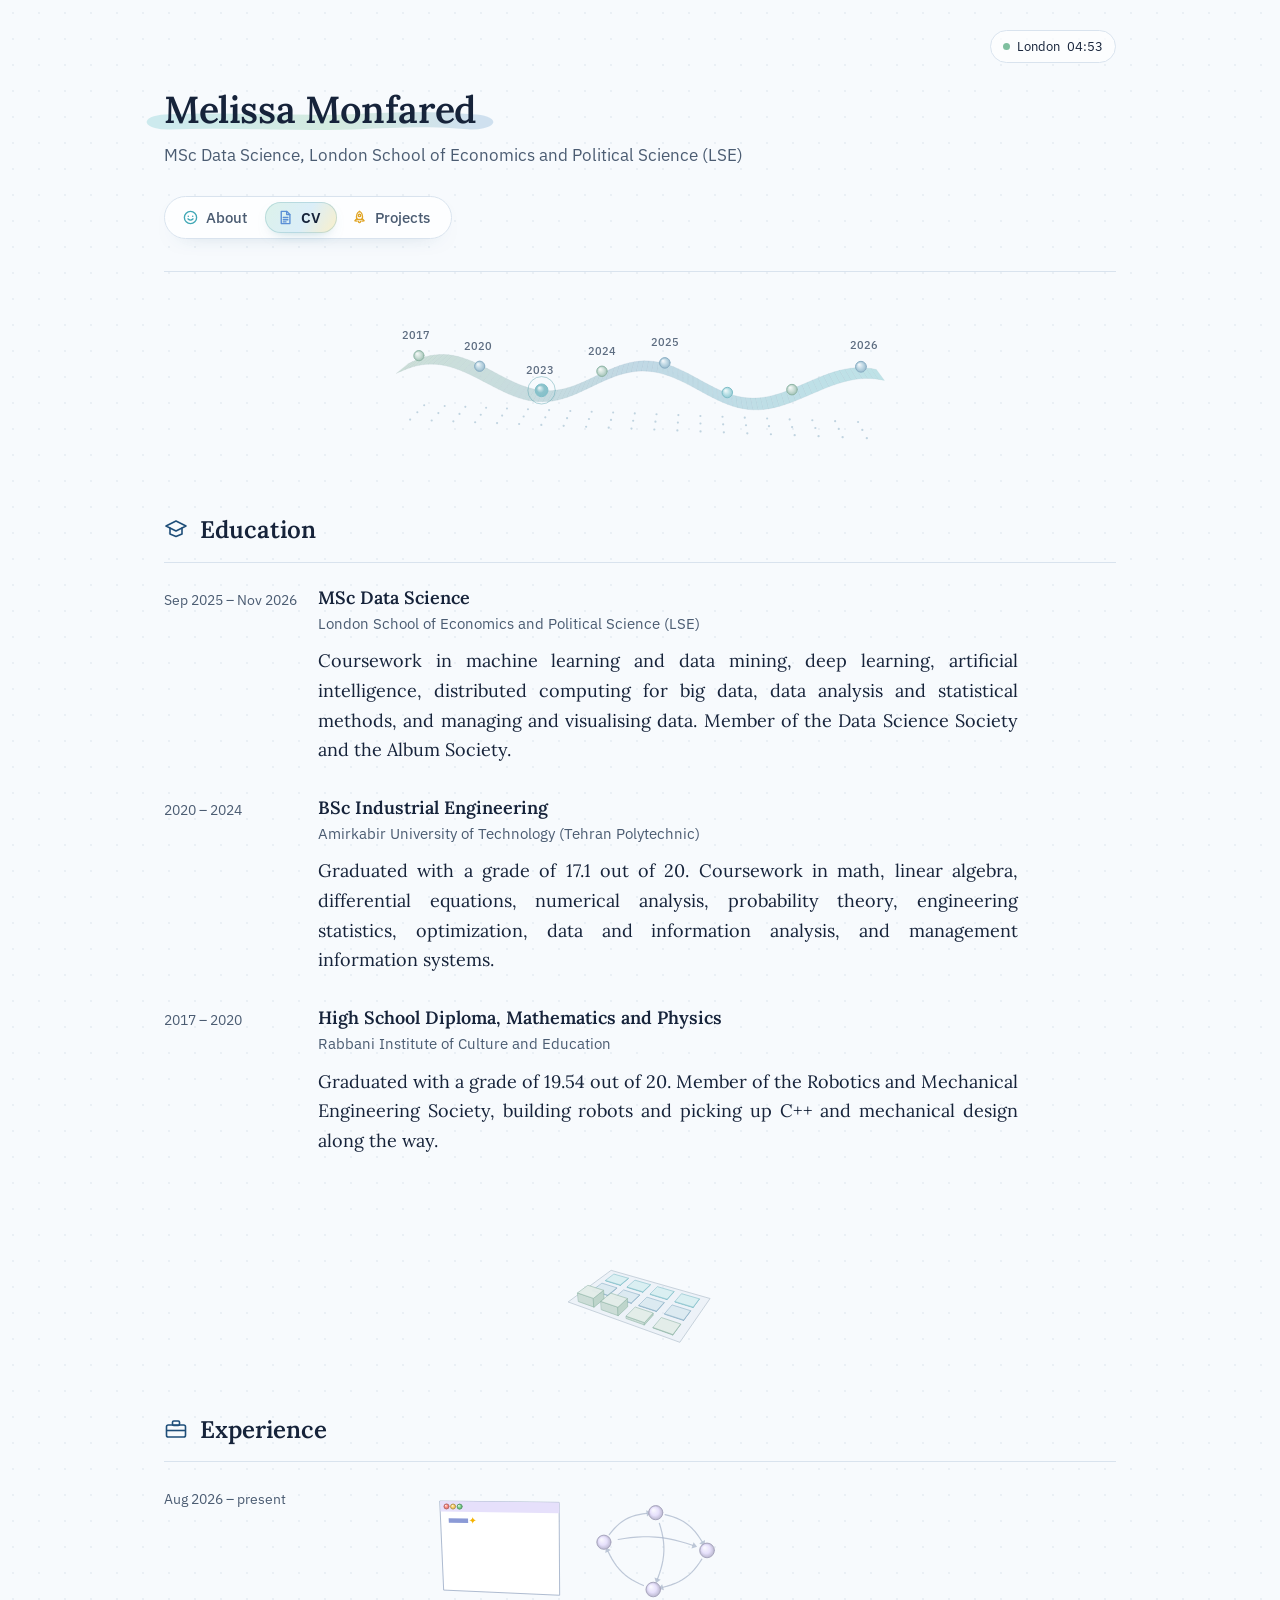
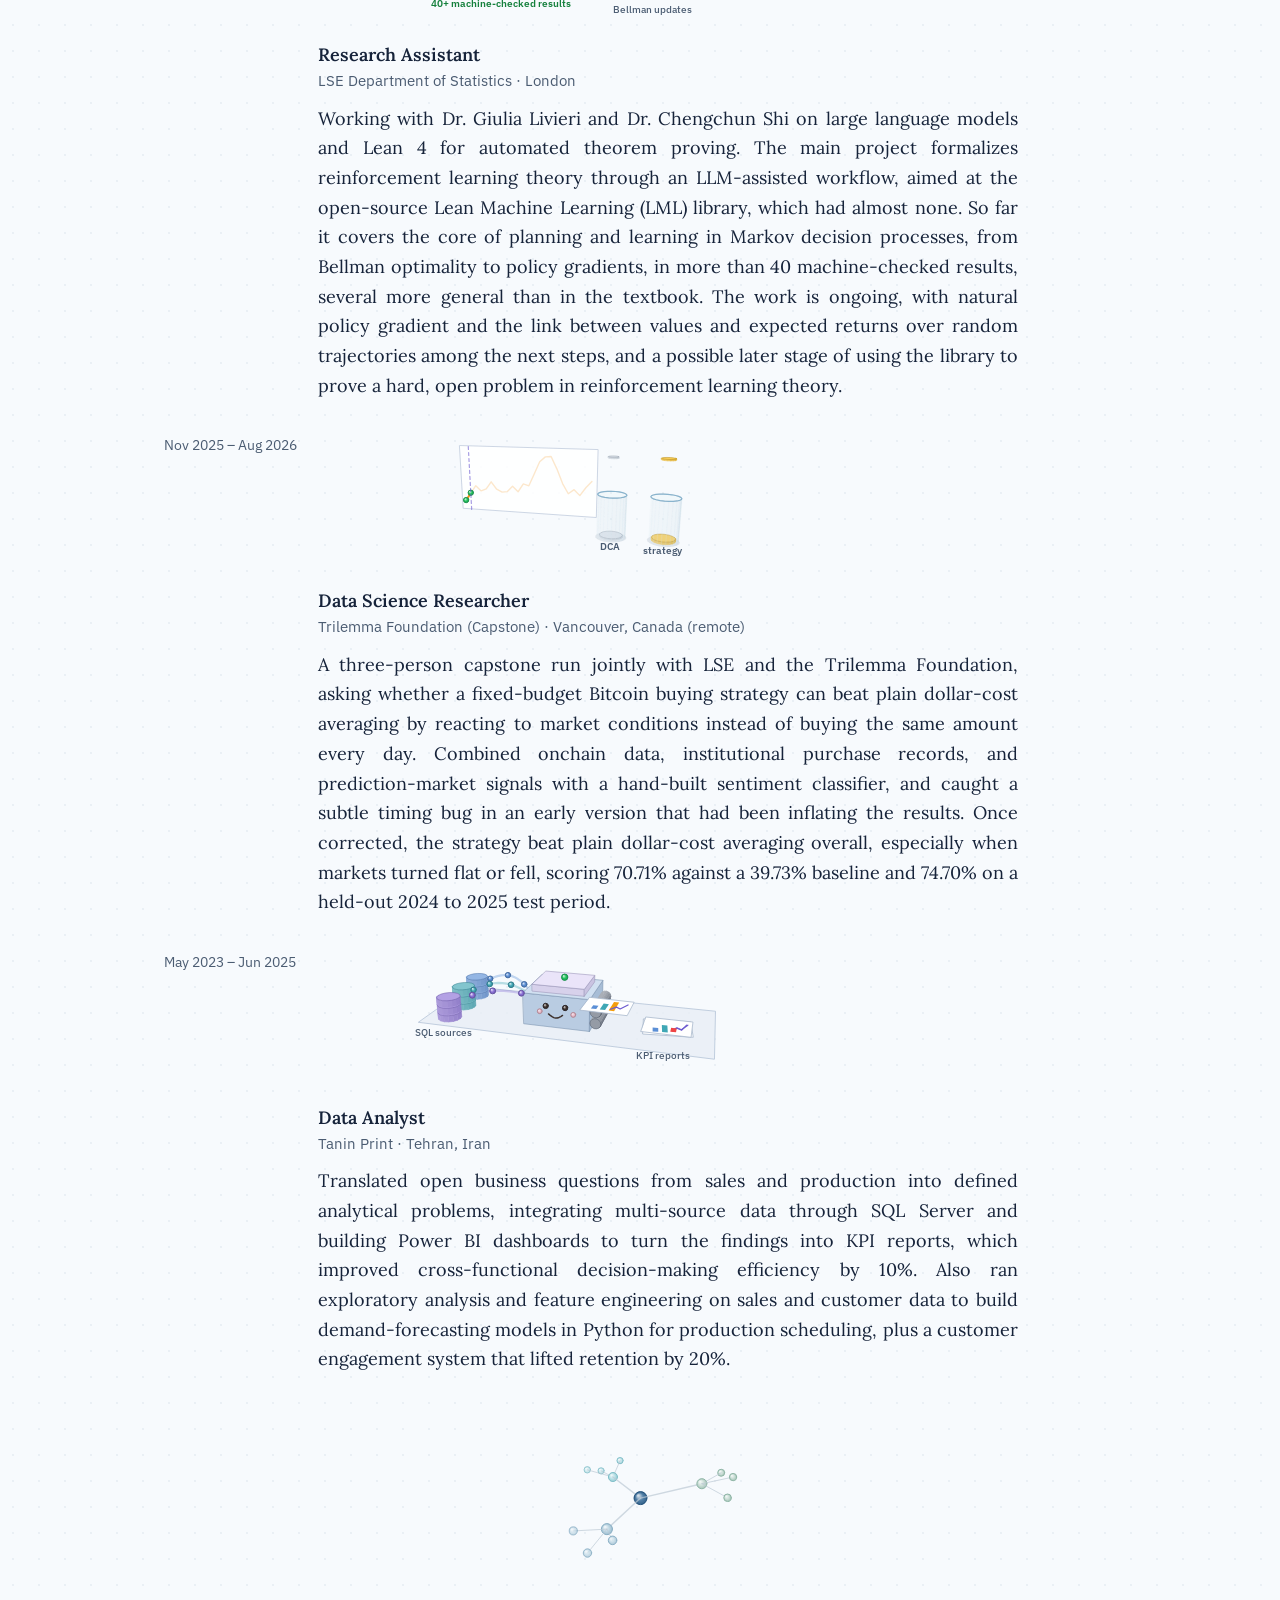
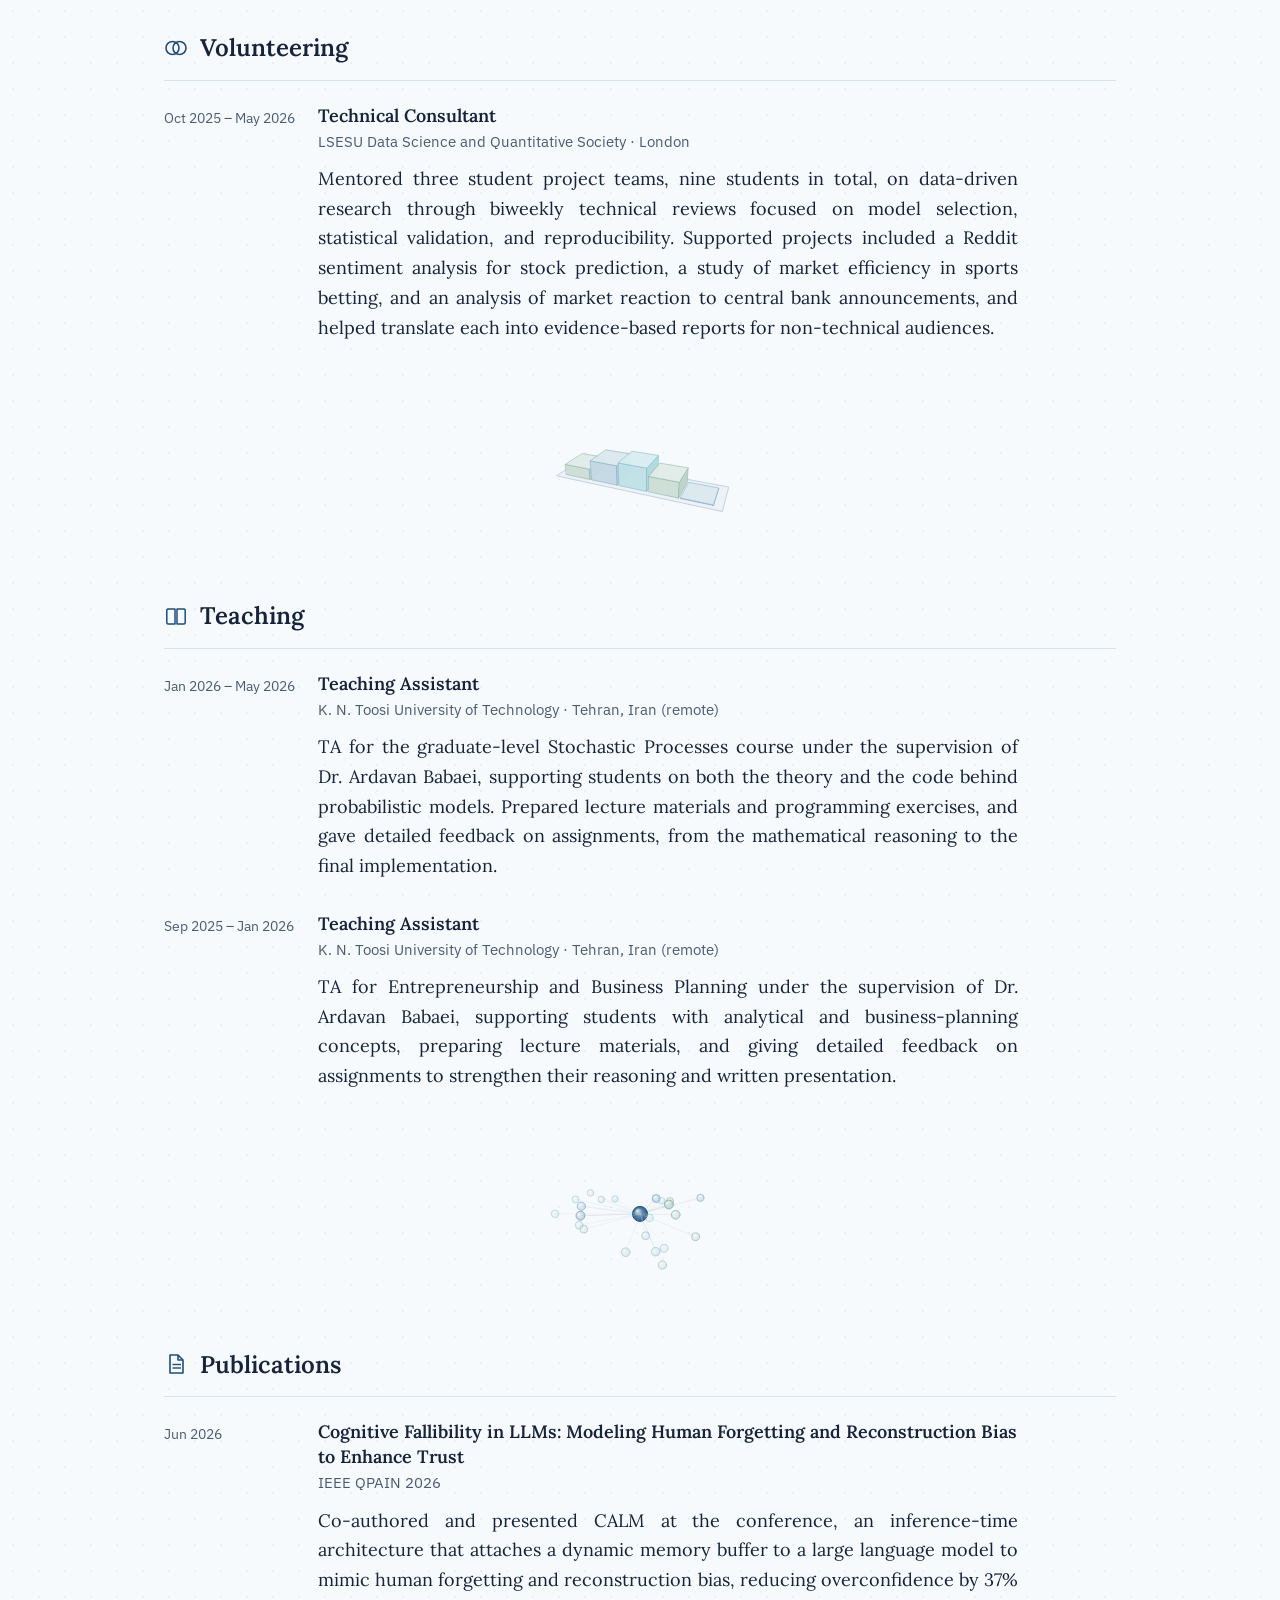
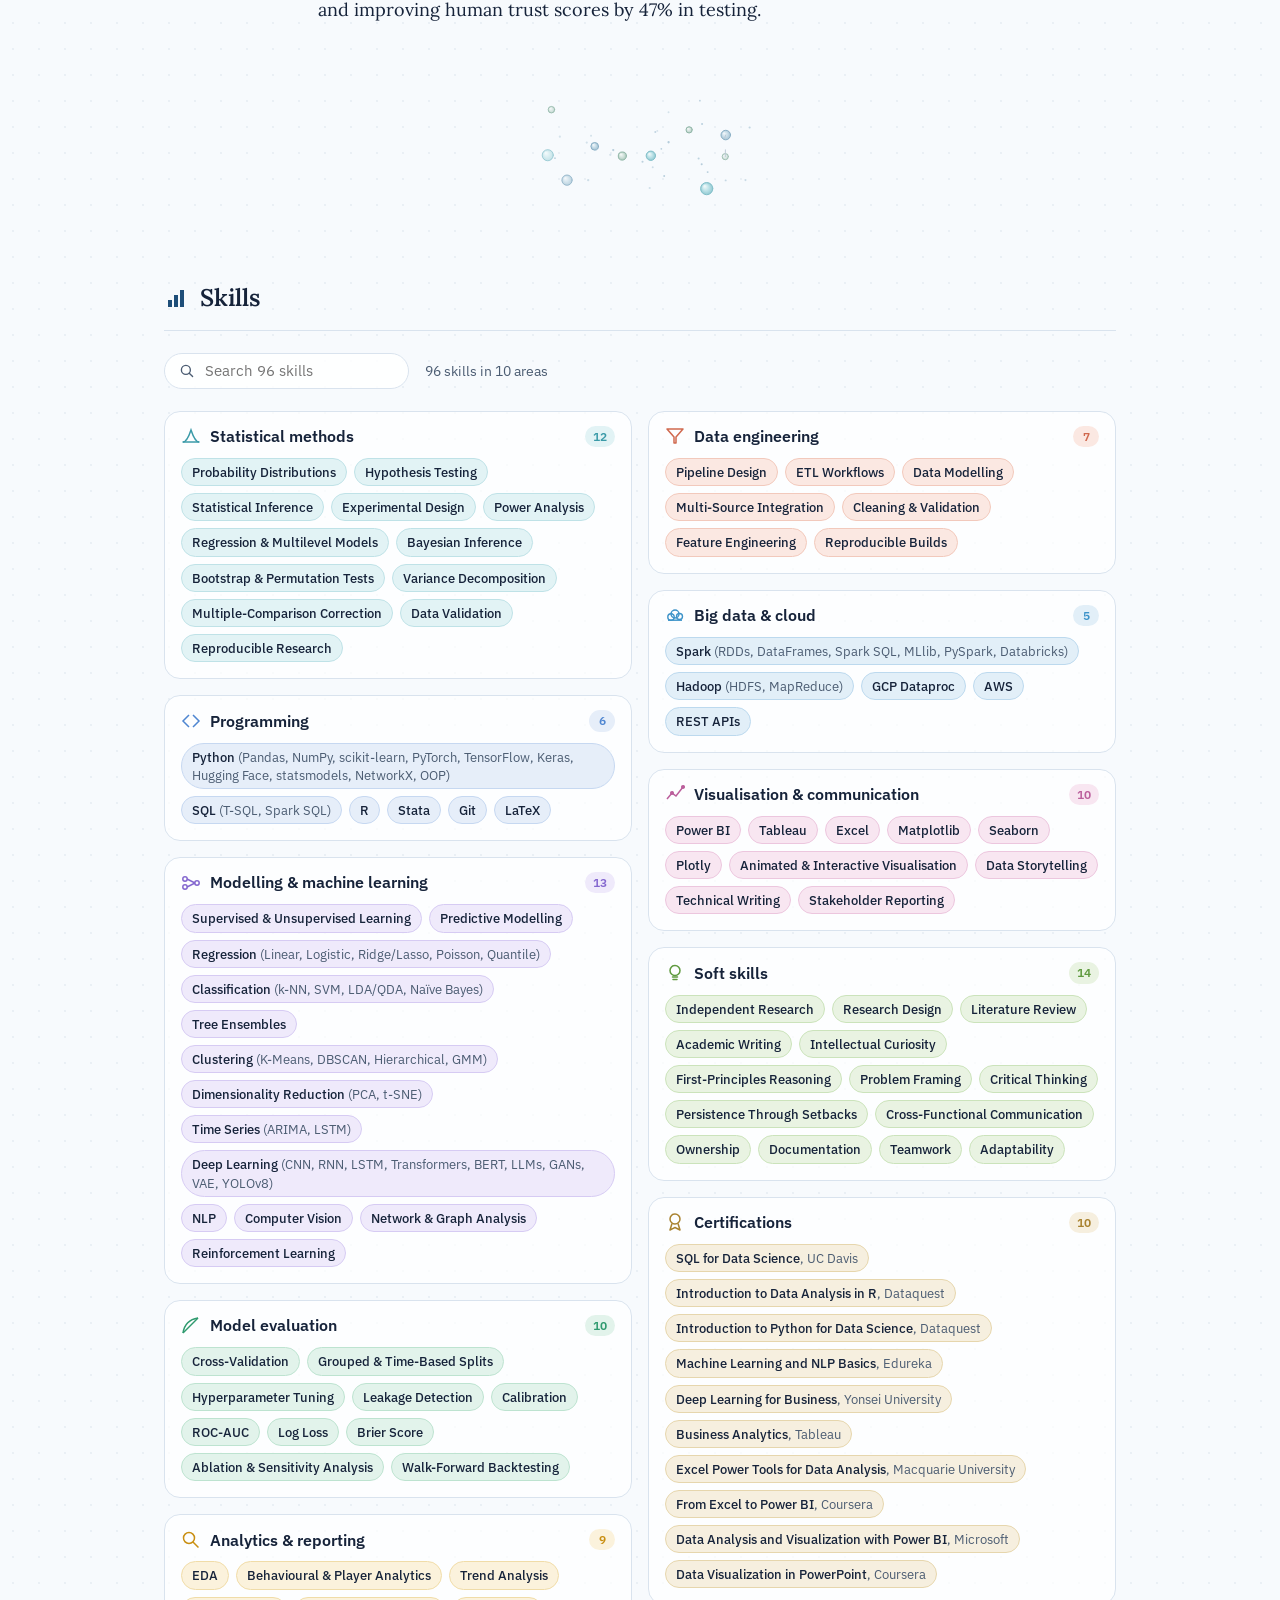
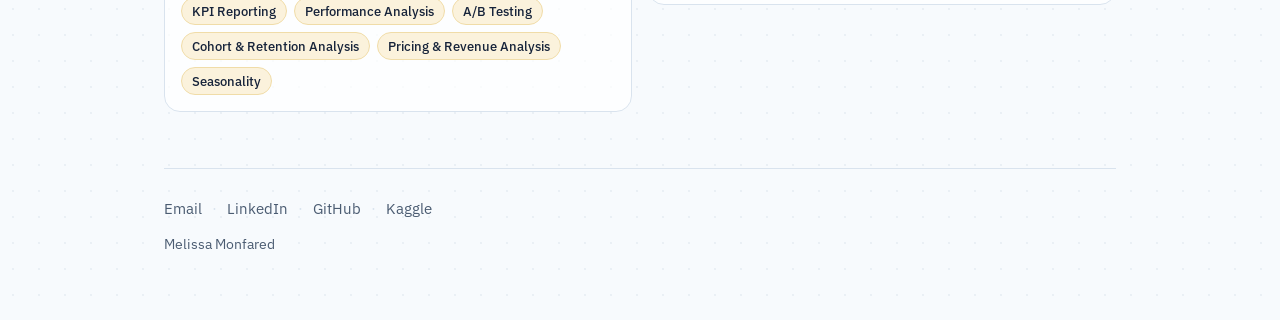
==== commit 02ec12b6: "update :)" ====
--- a/cv.html
+++ b/cv.html
@@ -90,6 +90,7 @@
       <div class="entry">
         <div class="entry-date">Aug 2026 &ndash; present</div>
         <div>
+          <canvas class="viz3d proj-viz" data-scene="lean" style="--vh:150px" aria-hidden="true"></canvas>
           <p class="entry-title">Research Assistant</p>
           <p class="entry-org">LSE Department of Statistics &middot; London</p>
           <p class="entry-desc">Working with Dr. Giulia Livieri and Dr. Chengchun Shi on large language models and Lean 4 for automated theorem proving. The main project formalizes reinforcement learning theory through an LLM-assisted workflow, aimed at the open-source Lean Machine Learning (LML) library, which had almost none. So far it covers the core of planning and learning in Markov decision processes, from Bellman optimality to policy gradients, in more than 40 machine-checked results, several more general than in the textbook. The work is ongoing, with natural policy gradient and the link between values and expected returns over random trajectories among the next steps, and a possible later stage of using the library to prove a hard, open problem in reinforcement learning theory.</p>
@@ -98,6 +99,7 @@
       <div class="entry">
         <div class="entry-date">Nov 2025 &ndash; Aug 2026</div>
         <div>
+          <canvas class="viz3d proj-viz" data-scene="dca" style="--vh:150px" aria-hidden="true"></canvas>
           <p class="entry-title">Data Science Researcher</p>
           <p class="entry-org">Trilemma Foundation (Capstone) &middot; Vancouver, Canada (remote)</p>
           <p class="entry-desc">A three-person capstone run jointly with LSE and the Trilemma Foundation, asking whether a fixed-budget Bitcoin buying strategy can beat plain dollar-cost averaging by reacting to market conditions instead of buying the same amount every day. Combined onchain data, institutional purchase records, and prediction-market signals with a hand-built sentiment classifier, and caught a subtle timing bug in an early version that had been inflating the results. Once corrected, the strategy beat plain dollar-cost averaging overall, especially when markets turned flat or fell, scoring 70.71% against a 39.73% baseline and 74.70% on a held-out 2024 to 2025 test period.</p>
@@ -106,6 +108,7 @@
       <div class="entry">
         <div class="entry-date">May 2023 &ndash; Jun 2025</div>
         <div>
+          <canvas class="viz3d proj-viz" data-scene="press" style="--vh:150px" aria-hidden="true"></canvas>
           <p class="entry-title">Data Analyst</p>
           <p class="entry-org">Tanin Print &middot; Tehran, Iran</p>
           <p class="entry-desc">Translated open business questions from sales and production into defined analytical problems, integrating multi-source data through SQL Server and building Power BI dashboards to turn the findings into KPI reports, which improved cross-functional decision-making efficiency by 10%. Also ran exploratory analysis and feature engineering on sales and customer data to build demand-forecasting models in Python for production scheduling, plus a customer engagement system that lifted retention by 20%.</p>
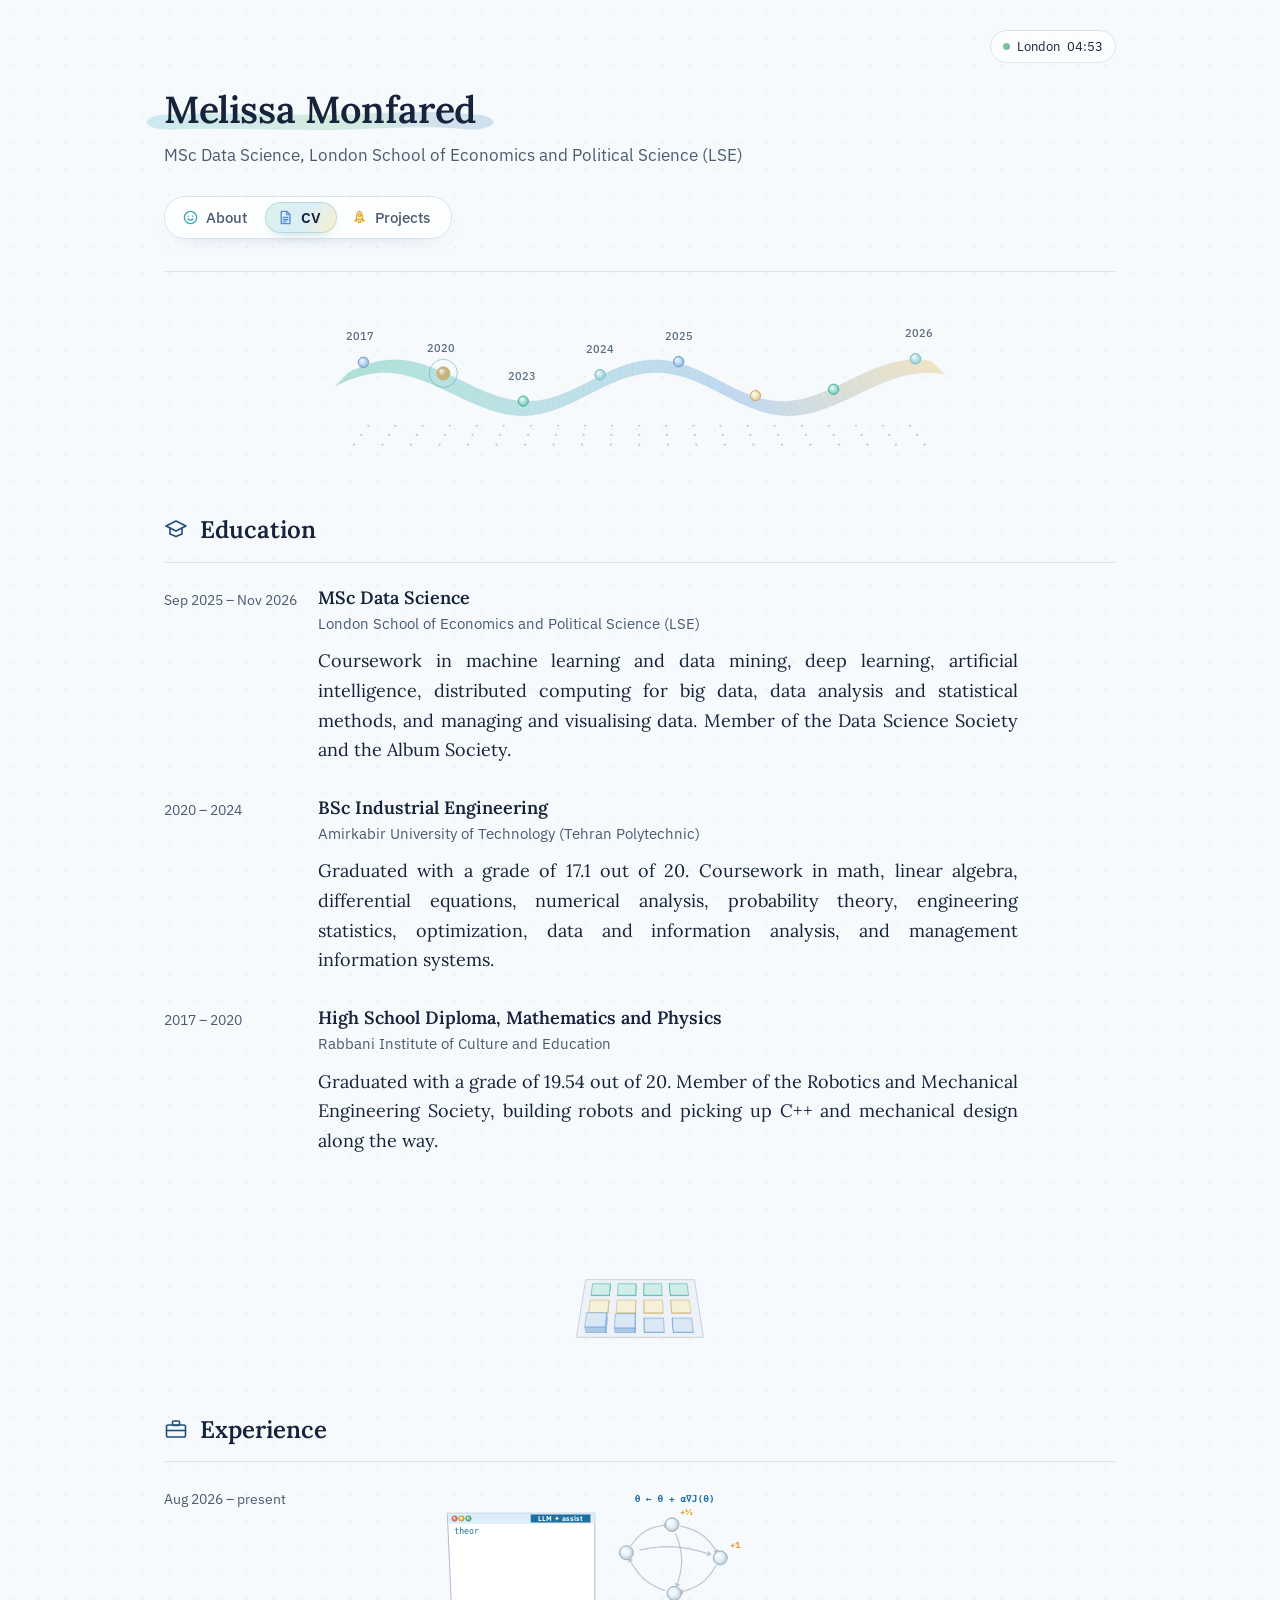
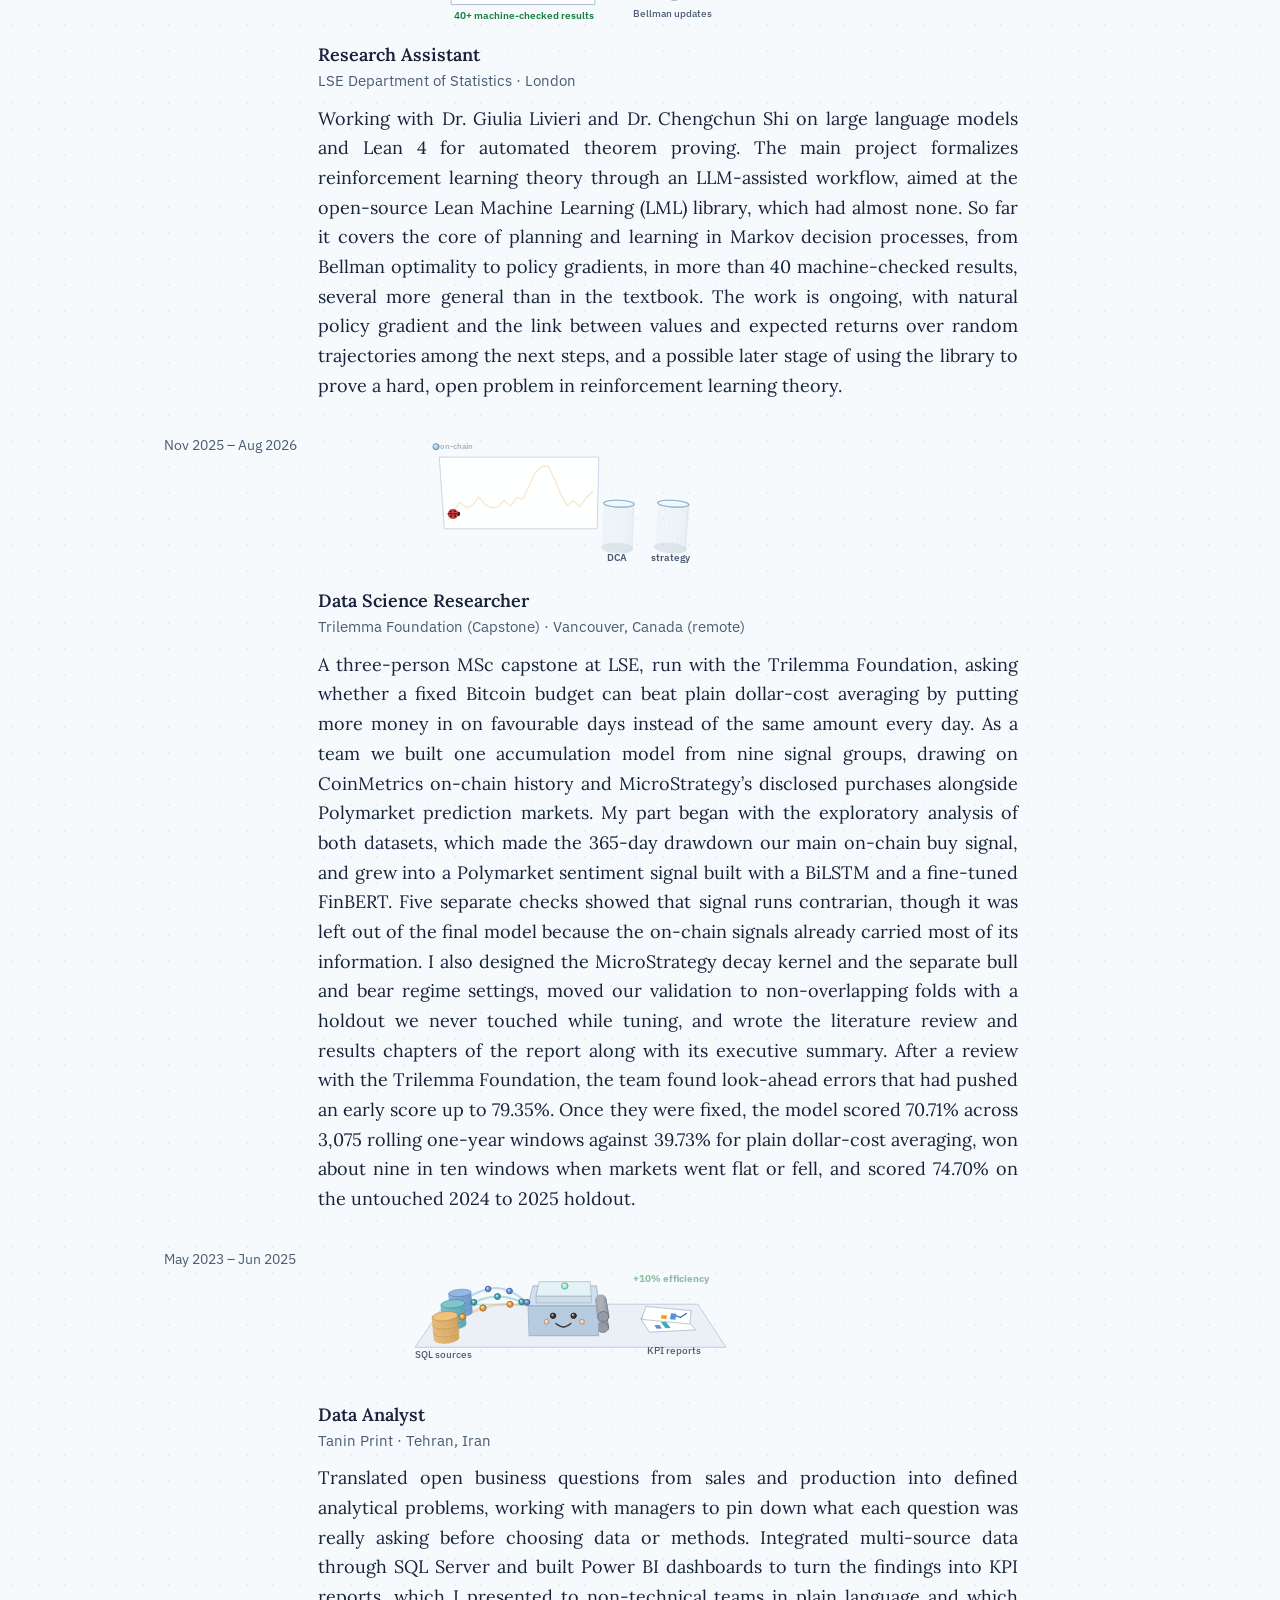
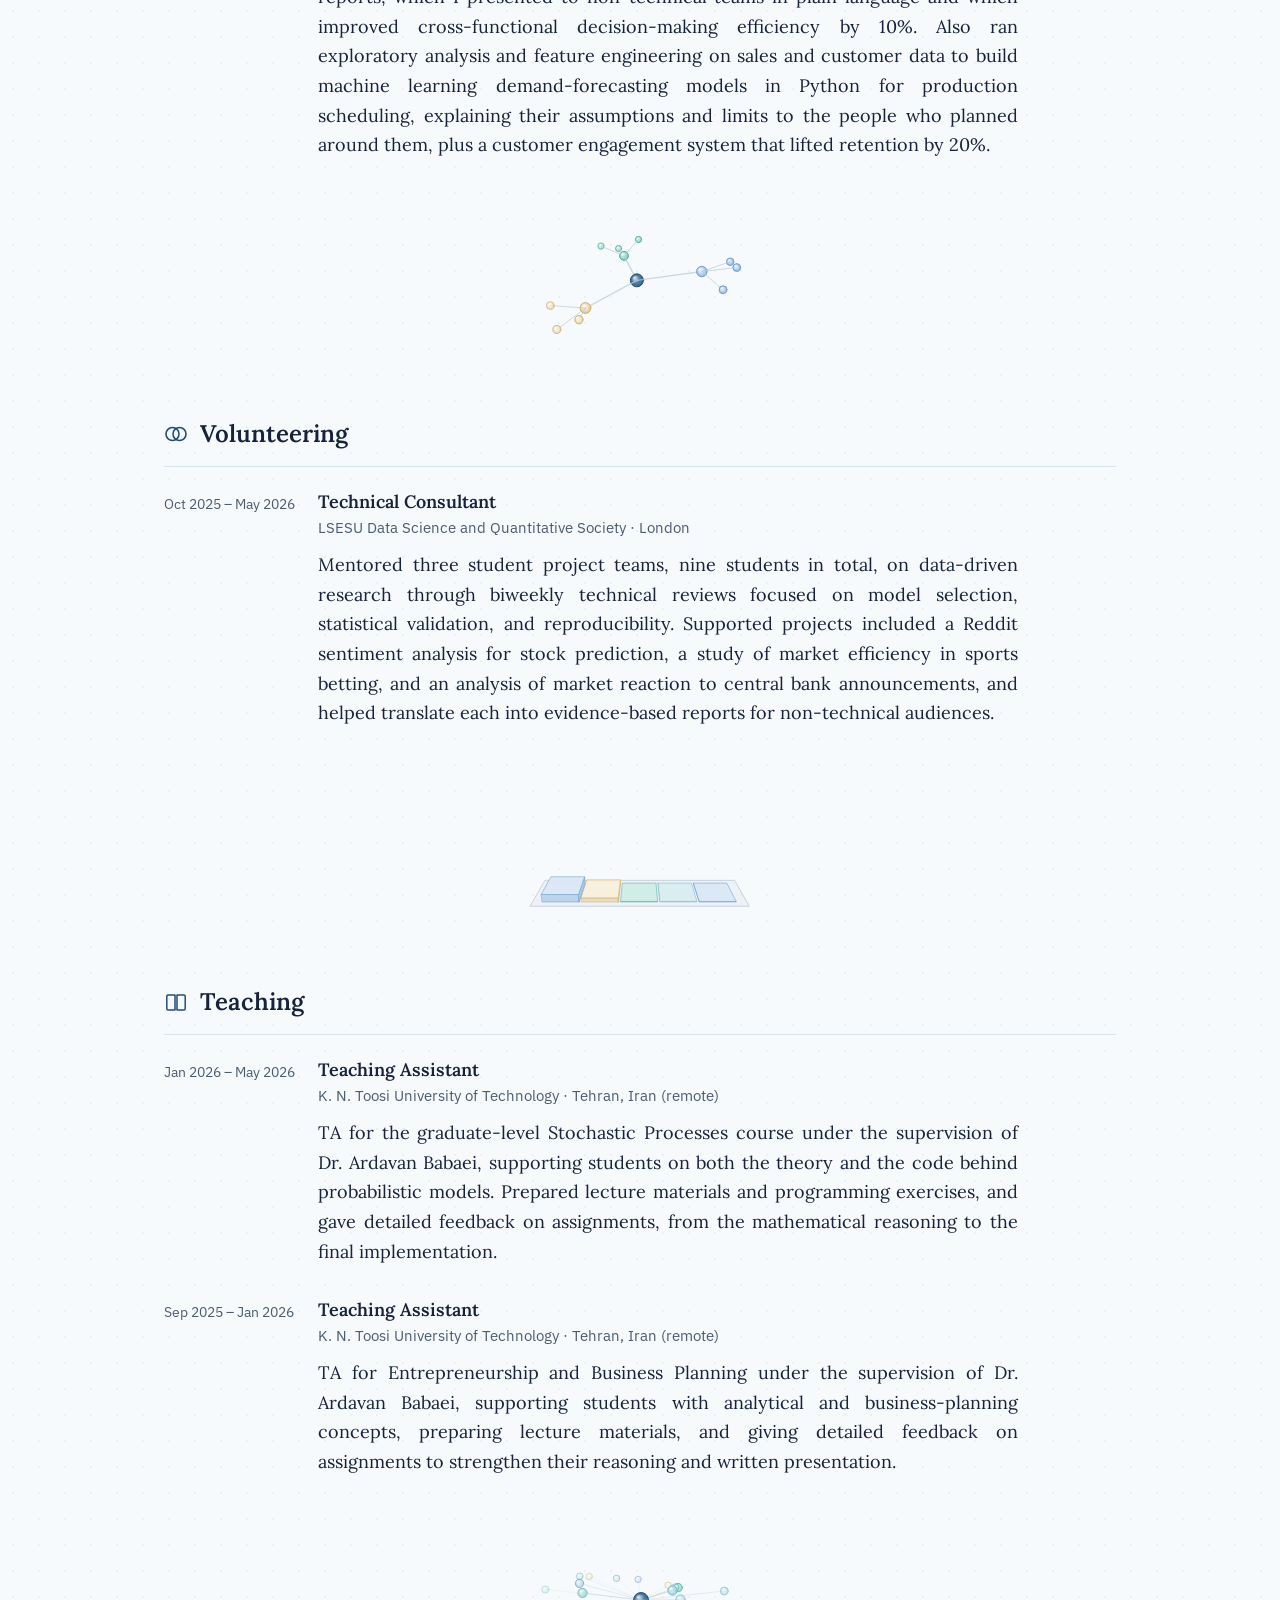
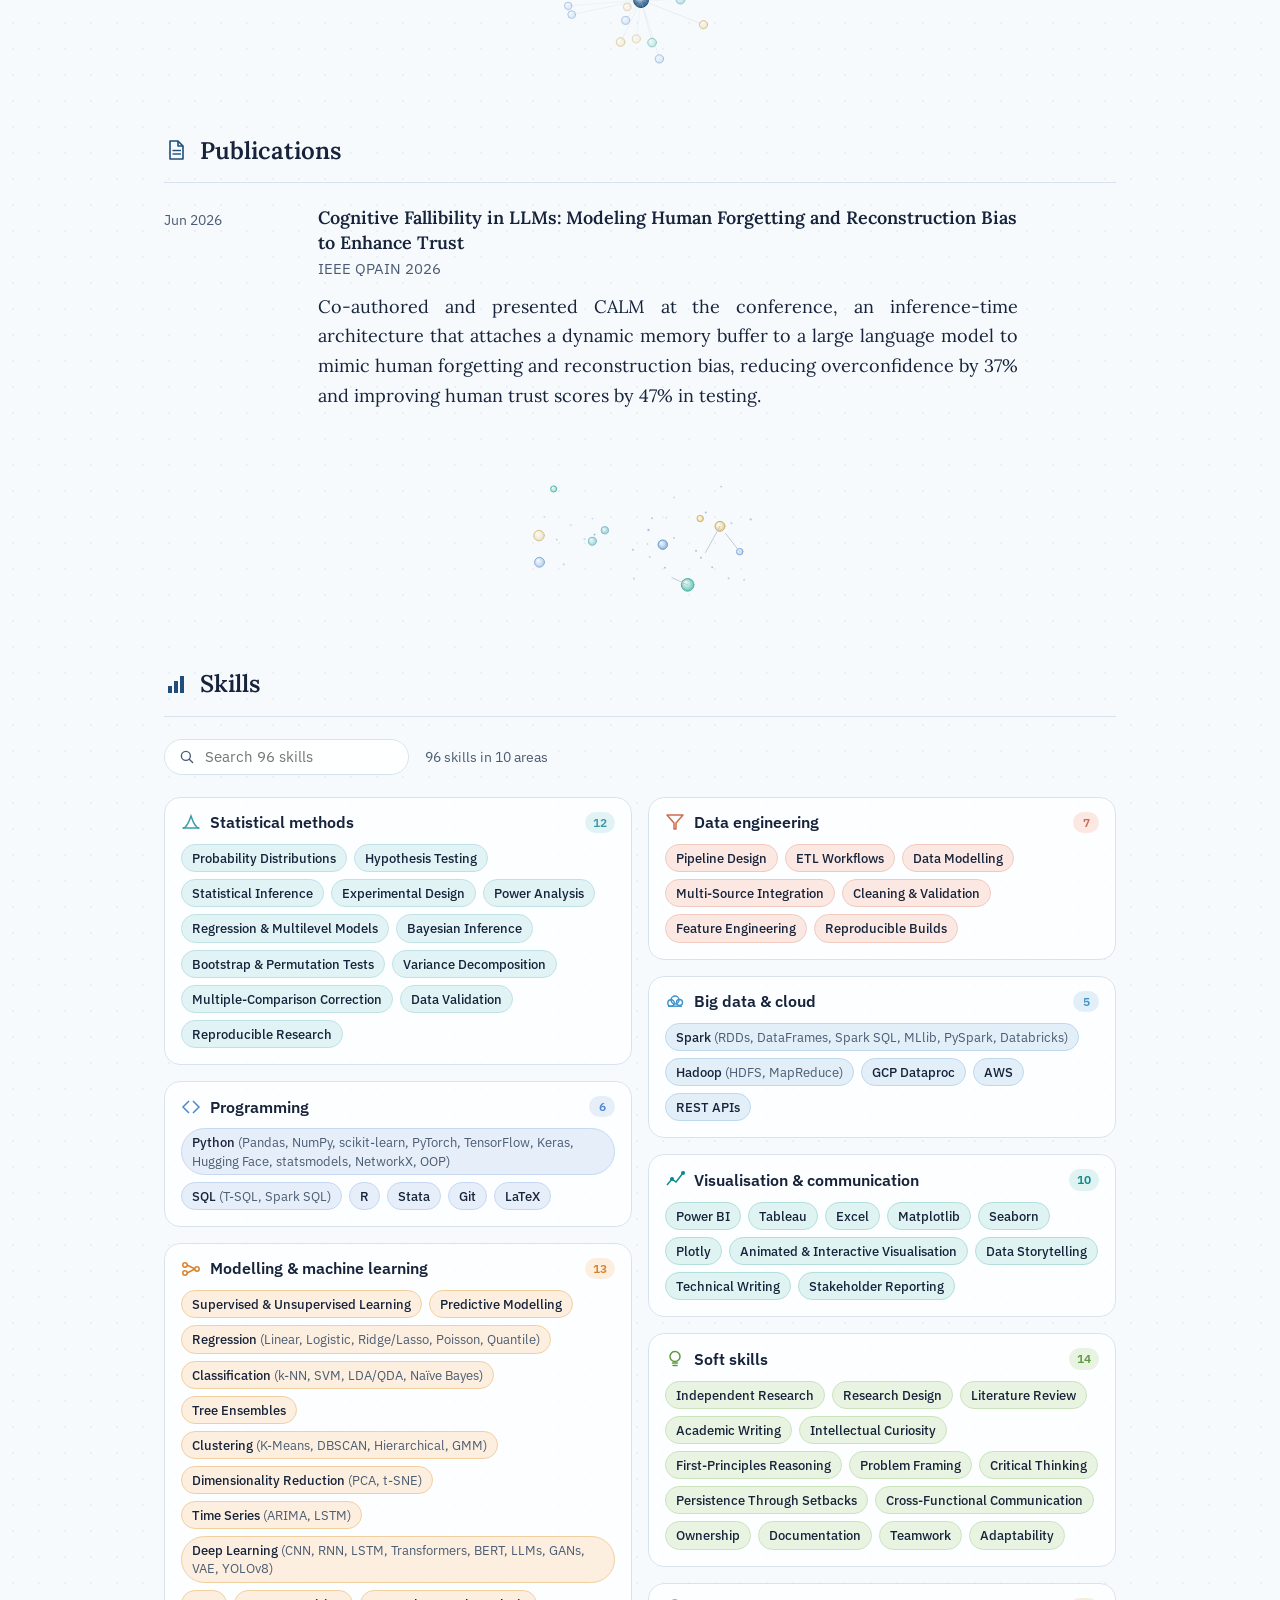
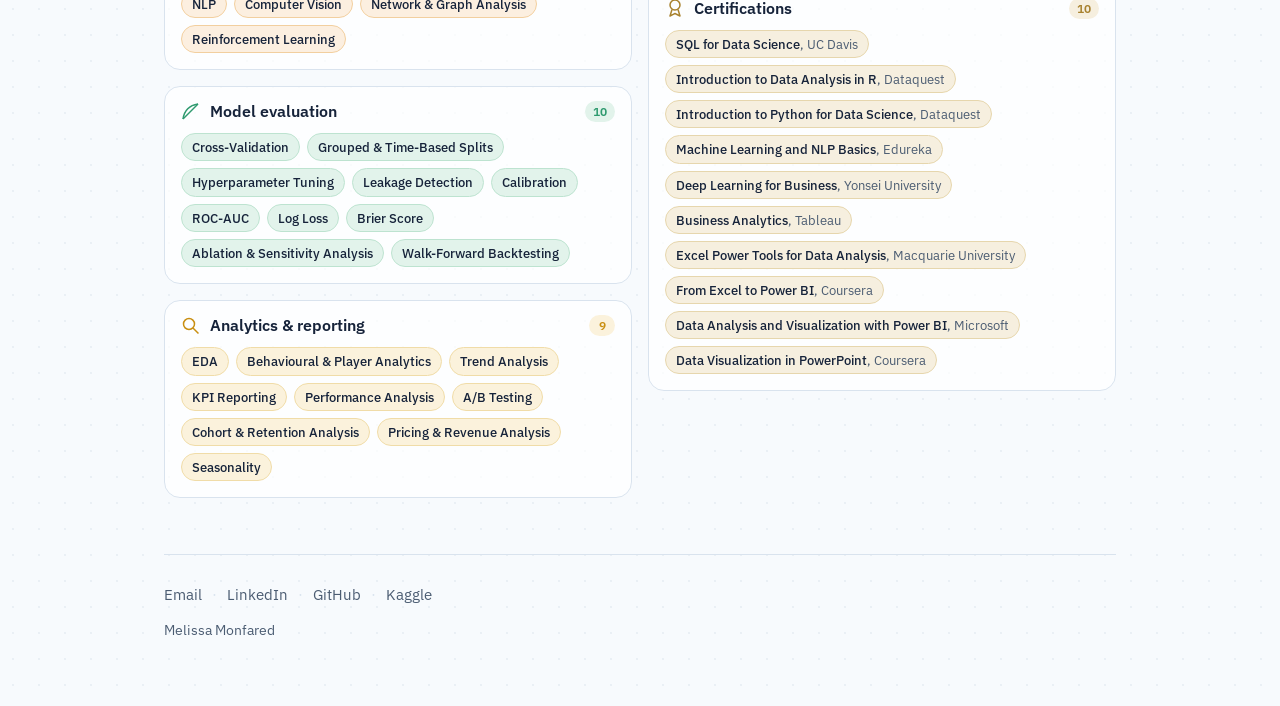
==== commit 0c38ba24: "update :)" ====
--- a/cv.html
+++ b/cv.html
@@ -8,7 +8,7 @@
 <link rel="icon" type="image/svg+xml" href="data:image/svg+xml,%3Csvg xmlns='http://www.w3.org/2000/svg' viewBox='0 0 100 100'%3E%3Crect width='100' height='100' rx='22' fill='%231e4e79'/%3E%3Ctext x='50' y='69' font-family='Georgia,serif' font-size='58' fill='%23f7fafd' text-anchor='middle'%3EM%3C/text%3E%3C/svg%3E">
 <link rel="preconnect" href="https://fonts.googleapis.com">
 <link rel="preconnect" href="https://fonts.gstatic.com" crossorigin>
-<link href="https://fonts.googleapis.com/css2?family=Lora:ital,wght@0,400;0,500;0,600;1,400;1,500&amp;family=IBM+Plex+Sans:wght@400;500;600&amp;display=swap" rel="stylesheet">
+<link href="https://fonts.googleapis.com/css2?family=Lora:ital,wght@0,400;0,500;0,600;0,700;1,400;1,500&amp;family=IBM+Plex+Sans:wght@400;500;600&amp;display=swap" rel="stylesheet">
 <link rel="stylesheet" href="styles.css">
 <script>document.documentElement.classList.add('js')</script>
 </head>
@@ -102,7 +102,7 @@
           <canvas class="viz3d proj-viz" data-scene="dca" style="--vh:150px" aria-hidden="true"></canvas>
           <p class="entry-title">Data Science Researcher</p>
           <p class="entry-org">Trilemma Foundation (Capstone) &middot; Vancouver, Canada (remote)</p>
-          <p class="entry-desc">A three-person capstone run jointly with LSE and the Trilemma Foundation, asking whether a fixed-budget Bitcoin buying strategy can beat plain dollar-cost averaging by reacting to market conditions instead of buying the same amount every day. Combined onchain data, institutional purchase records, and prediction-market signals with a hand-built sentiment classifier, and caught a subtle timing bug in an early version that had been inflating the results. Once corrected, the strategy beat plain dollar-cost averaging overall, especially when markets turned flat or fell, scoring 70.71% against a 39.73% baseline and 74.70% on a held-out 2024 to 2025 test period.</p>
+          <p class="entry-desc">A three-person MSc capstone at LSE, run with the Trilemma Foundation, asking whether a fixed Bitcoin budget can beat plain dollar-cost averaging by putting more money in on favourable days instead of the same amount every day. As a team we built one accumulation model from nine signal groups, drawing on CoinMetrics on-chain history and MicroStrategy&rsquo;s disclosed purchases alongside Polymarket prediction markets. My part began with the exploratory analysis of both datasets, which made the 365-day drawdown our main on-chain buy signal, and grew into a Polymarket sentiment signal built with a BiLSTM and a fine-tuned FinBERT. Five separate checks showed that signal runs contrarian, though it was left out of the final model because the on-chain signals already carried most of its information. I also designed the MicroStrategy decay kernel and the separate bull and bear regime settings, moved our validation to non-overlapping folds with a holdout we never touched while tuning, and wrote the literature review and results chapters of the report along with its executive summary. After a review with the Trilemma Foundation, the team found look-ahead errors that had pushed an early score up to 79.35%. Once they were fixed, the model scored 70.71% across 3,075 rolling one-year windows against 39.73% for plain dollar-cost averaging, won about nine in ten windows when markets went flat or fell, and scored 74.70% on the untouched 2024 to 2025 holdout.</p>
         </div>
       </div>
       <div class="entry">
@@ -111,7 +111,7 @@
           <canvas class="viz3d proj-viz" data-scene="press" style="--vh:150px" aria-hidden="true"></canvas>
           <p class="entry-title">Data Analyst</p>
           <p class="entry-org">Tanin Print &middot; Tehran, Iran</p>
-          <p class="entry-desc">Translated open business questions from sales and production into defined analytical problems, integrating multi-source data through SQL Server and building Power BI dashboards to turn the findings into KPI reports, which improved cross-functional decision-making efficiency by 10%. Also ran exploratory analysis and feature engineering on sales and customer data to build demand-forecasting models in Python for production scheduling, plus a customer engagement system that lifted retention by 20%.</p>
+          <p class="entry-desc">Translated open business questions from sales and production into defined analytical problems, working with managers to pin down what each question was really asking before choosing data or methods. Integrated multi-source data through SQL Server and built Power BI dashboards to turn the findings into KPI reports, which I presented to non-technical teams in plain language and which improved cross-functional decision-making efficiency by 10%. Also ran exploratory analysis and feature engineering on sales and customer data to build machine learning demand-forecasting models in Python for production scheduling, explaining their assumptions and limits to the people who planned around them, plus a customer engagement system that lifted retention by 20%.</p>
         </div>
       </div>
     </section>
@@ -275,7 +275,7 @@
             <li class="chip" style="--k:5"><b>LaTeX</b></li>
           </ul>
         </div>
-        <div class="skill-card" data-i="2" style="--hc:#8467cf;--hs:#efeafb;--hl:#d6cbf3">
+        <div class="skill-card" data-i="2" style="--hc:#d9822b;--hs:#fcefe0;--hl:#f2cf9f">
           <div class="skill-head"><svg class="skill-icon" viewBox="0 0 20 20" stroke-width="1.5" fill="none" aria-hidden="true"><line x1="6" y1="6" x2="14" y2="10"/><line x1="6" y1="14" x2="14" y2="10"/><circle cx="4" cy="6" r="2.2"/><circle cx="4" cy="14" r="2.2"/><circle cx="16" cy="10" r="2.2"/></svg><p class="skill-title">Modelling &amp; machine learning</p><span class="skill-n">13</span></div>
           <ul class="skill-chips">
             <li class="chip" style="--k:0"><b>Supervised &amp; Unsupervised Learning</b></li>
@@ -344,7 +344,7 @@
             <li class="chip" style="--k:4"><b>REST APIs</b></li>
           </ul>
         </div>
-        <div class="skill-card" data-i="7" style="--hc:#bb5f9c;--hs:#f8e6f1;--hl:#ecc6de">
+        <div class="skill-card" data-i="7" style="--hc:#0f8b8d;--hs:#dff3f2;--hl:#b2dfdc">
           <div class="skill-head"><svg class="skill-icon" viewBox="0 0 20 20" stroke-width="1.5" fill="none" aria-hidden="true"><polyline points="2,15 7,9 11,12 18,3"/><circle cx="7" cy="9" r="1.3" fill="currentColor" stroke="none"/><circle cx="18" cy="3" r="1.3" fill="currentColor" stroke="none"/></svg><p class="skill-title">Visualisation &amp; communication</p><span class="skill-n">10</span></div>
           <ul class="skill-chips">
             <li class="chip" style="--k:0"><b>Power BI</b></li>
--- a/styles.css
+++ b/styles.css
@@ -62,8 +62,8 @@
 .header-top { display: flex; align-items: flex-start; justify-content: space-between; gap: 28px; flex-wrap: wrap-reverse; }
 .header-text { flex: 1; min-width: 240px; }
 .profile-photo { width: 128px; height: 128px; border-radius: 50%; object-fit: cover; flex: none; box-shadow: 0 3px 14px rgba(30,78,121,0.18); }
-.orb-spot { width: 240px; height: 150px; flex: none; }
-@media (max-width: 760px) { .orb-spot { width: 100%; height: 140px; margin: -6px 0 4px; } }
+.orb-spot { width: 330px; height: 210px; flex: none; margin-top: -14px; }
+@media (max-width: 760px) { .orb-spot { width: 100%; height: 195px; margin: -10px 0 4px; } }
 .site-name { font-family: var(--font-serif); font-weight: 600; font-size: clamp(1.75rem, 5.2vw, 2.35rem); margin: 0 0 8px; letter-spacing: -0.01em; line-height: 1.3; }
 .site-name a { color: var(--color-ink); text-decoration: none; }
 .site-tagline { font-family: var(--font-sans); color: var(--color-ink-soft); font-size: 1.05rem; margin: 0 0 26px; text-align: left; }
@@ -155,7 +155,7 @@
 /* Research interests and languages, each with its own bead */
 .interests { line-height: 2.3; }
 .about-tags .tag-list.interests { font-size: calc(1.05rem * var(--its, 1)); }
-.interests .it { position: relative; margin: 0 calc(15px * var(--its, 1)) 0 0; padding: 0 3px 0 0; border-radius: 4px; color: var(--color-ink-soft); white-space: nowrap;
+.interests .it { display: inline-block; position: relative; margin: 0 calc(15px * var(--its, 1)) 0 0; padding: 0 3px 0 0; border-radius: 4px; color: var(--color-ink-soft); white-space: nowrap;
   background: linear-gradient(90deg, #cdeaee, #d4ebdf) no-repeat 16px 86% / 0% 40%;
   transition: background-size .35s ease, color .2s ease, transform .75s cubic-bezier(.3,1.6,.5,1); }
 .interests .it:hover { background-size: calc(100% - 16px) 40%; color: var(--color-ink); }
@@ -324,3 +324,40 @@
   .hob-in svg { display: none; }
   body { background-image: none; font-size: 12pt; }
 }
+
+/* Projects as framed cards, two per row */
+.project-list { display: grid; grid-template-columns: repeat(2, minmax(0, 1fr)); gap: 18px; align-items: stretch; }
+.project-list .project-card { display: flex; flex-direction: column; margin: 0; padding: 12px 16px 18px; border: 1px solid var(--color-line); border-radius: 18px;
+  background: rgba(255,255,255,0.82); box-shadow: 0 10px 26px -24px rgba(30,78,121,0.6);
+  transition: transform .35s cubic-bezier(.3,1.4,.5,1), box-shadow .35s ease, border-color .35s ease, opacity .22s ease; }
+.project-list .project-card:hover { transform: translateY(-3px); border-color: #b8d3e6; box-shadow: 0 18px 32px -22px rgba(30,78,121,0.5); }
+.project-list .project-card.is-out { opacity: 0; transform: translateY(8px); }
+.project-card .viz3d.proj-viz { width: 100%; height: 150px; margin: 0 0 12px; border-radius: 12px; background: linear-gradient(180deg, #f1f7fb 0%, #fbfdff 100%); }
+.card-meta { display: flex; flex-wrap: wrap; align-items: center; gap: 6px; margin: 0 0 8px; font-family: var(--font-sans); }
+.card-date { margin-right: 4px; font-size: 0.8rem; font-weight: 600; color: var(--color-accent); }
+.card-tag { padding: 2px 9px; border: 1px solid #d6e6f1; border-radius: 999px; background: #eef5fa; font-size: 0.72rem; color: var(--color-ink-soft); }
+.project-card .entry-title { margin: 0 0 8px; font-family: var(--font-serif); font-weight: 700; font-size: 1.1rem; line-height: 1.35; color: var(--color-ink); }
+.project-card .entry-desc { margin: 0; max-width: none; font-size: 0.95rem; line-height: 1.62; }
+@media (max-width: 760px) { .project-list { grid-template-columns: 1fr; } }
+
+/* The orb can spill a little past the header on wide screens so its outer layer has room */
+@media (min-width: 1100px) {
+  .vx-layer { left: -40px; right: auto; width: calc(100% + 120px); }
+  .orb-spot { margin-right: -36px; }
+}
+
+/* About as a set of cards */
+.about-main .mini-viz-row { padding: 16px 12px 10px; border: 1px solid var(--color-line); border-radius: 20px;
+  background: linear-gradient(180deg, rgba(255,255,255,0.85), rgba(241,247,251,0.85)); box-shadow: 0 12px 30px -26px rgba(30,78,121,0.6); margin-bottom: 18px; }
+.about-main .bio { display: grid; grid-template-columns: repeat(2, minmax(0, 1fr)); gap: 16px; }
+.about-main .bio-row { display: flex; align-items: flex-start; gap: 16px; margin: 0; padding: 18px 20px; border: 1px solid var(--color-line); border-radius: 18px;
+  background: rgba(255,255,255,0.85); box-shadow: 0 10px 26px -24px rgba(30,78,121,0.6); transition: transform .35s cubic-bezier(.3,1.4,.5,1), box-shadow .35s ease, border-color .35s ease; }
+.about-main .bio-row:hover { transform: translateY(-3px); border-color: #b8d3e6; box-shadow: 0 18px 32px -22px rgba(30,78,121,0.5); }
+.about-main .bio-row:first-child { grid-column: 1 / -1; background: linear-gradient(120deg, #eef8f4 0%, #eef5fb 55%, #fdf8ea 100%); }
+.about-main .bio-row:first-child p { font-size: 1.12rem; }
+.about-main .bio-row p { max-width: none; }
+.about-main .bio-icon { flex: none; width: 40px; height: 40px; padding: 8px; border-radius: 12px; background: #eaf4f8; box-shadow: inset 0 0 0 1px #d6e8f1; }
+.about-main .about-tags { margin-top: 16px; padding: 20px 22px; border: 1px solid var(--color-line); border-radius: 18px; background: rgba(255,255,255,0.85); box-shadow: 0 10px 26px -24px rgba(30,78,121,0.6); }
+@media (max-width: 760px) { .about-main .bio { grid-template-columns: 1fr; } }
+
+.about-main .bio-row:nth-child(3) p { text-align: left; hyphens: manual; }
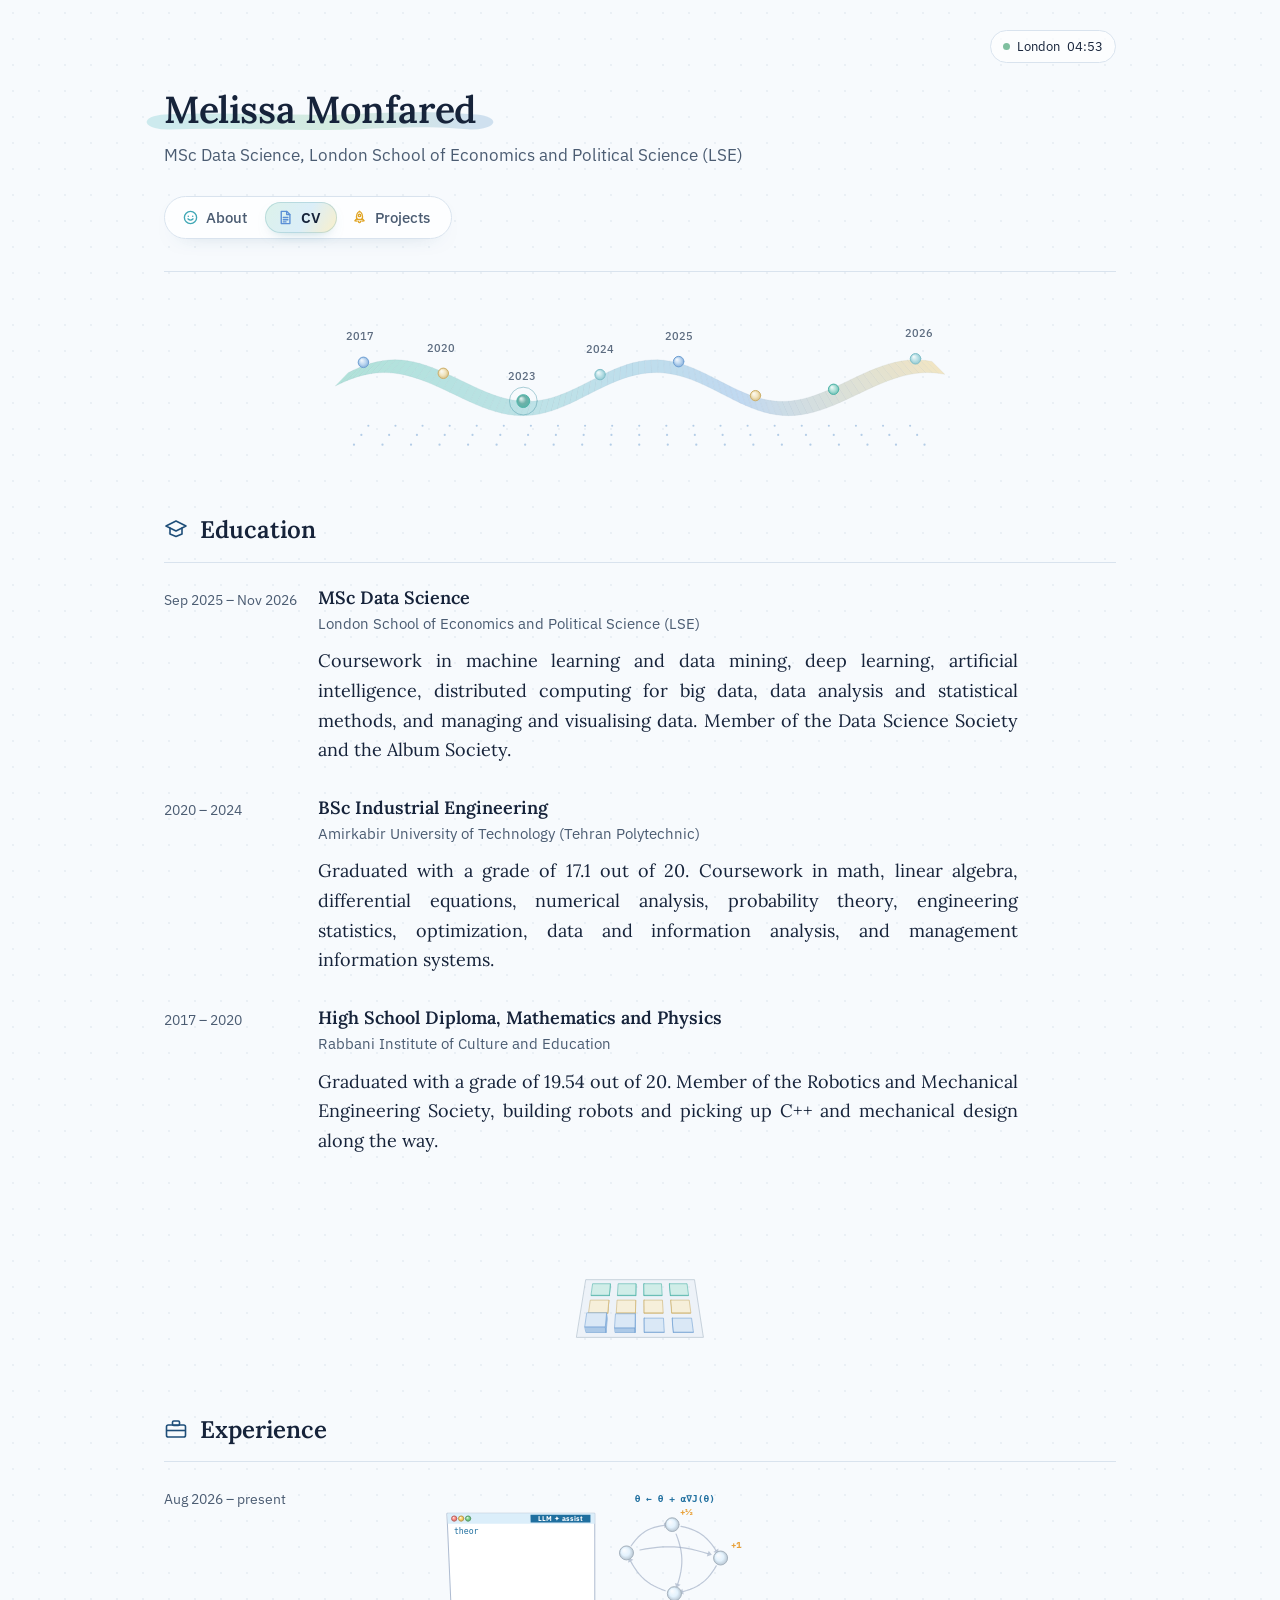
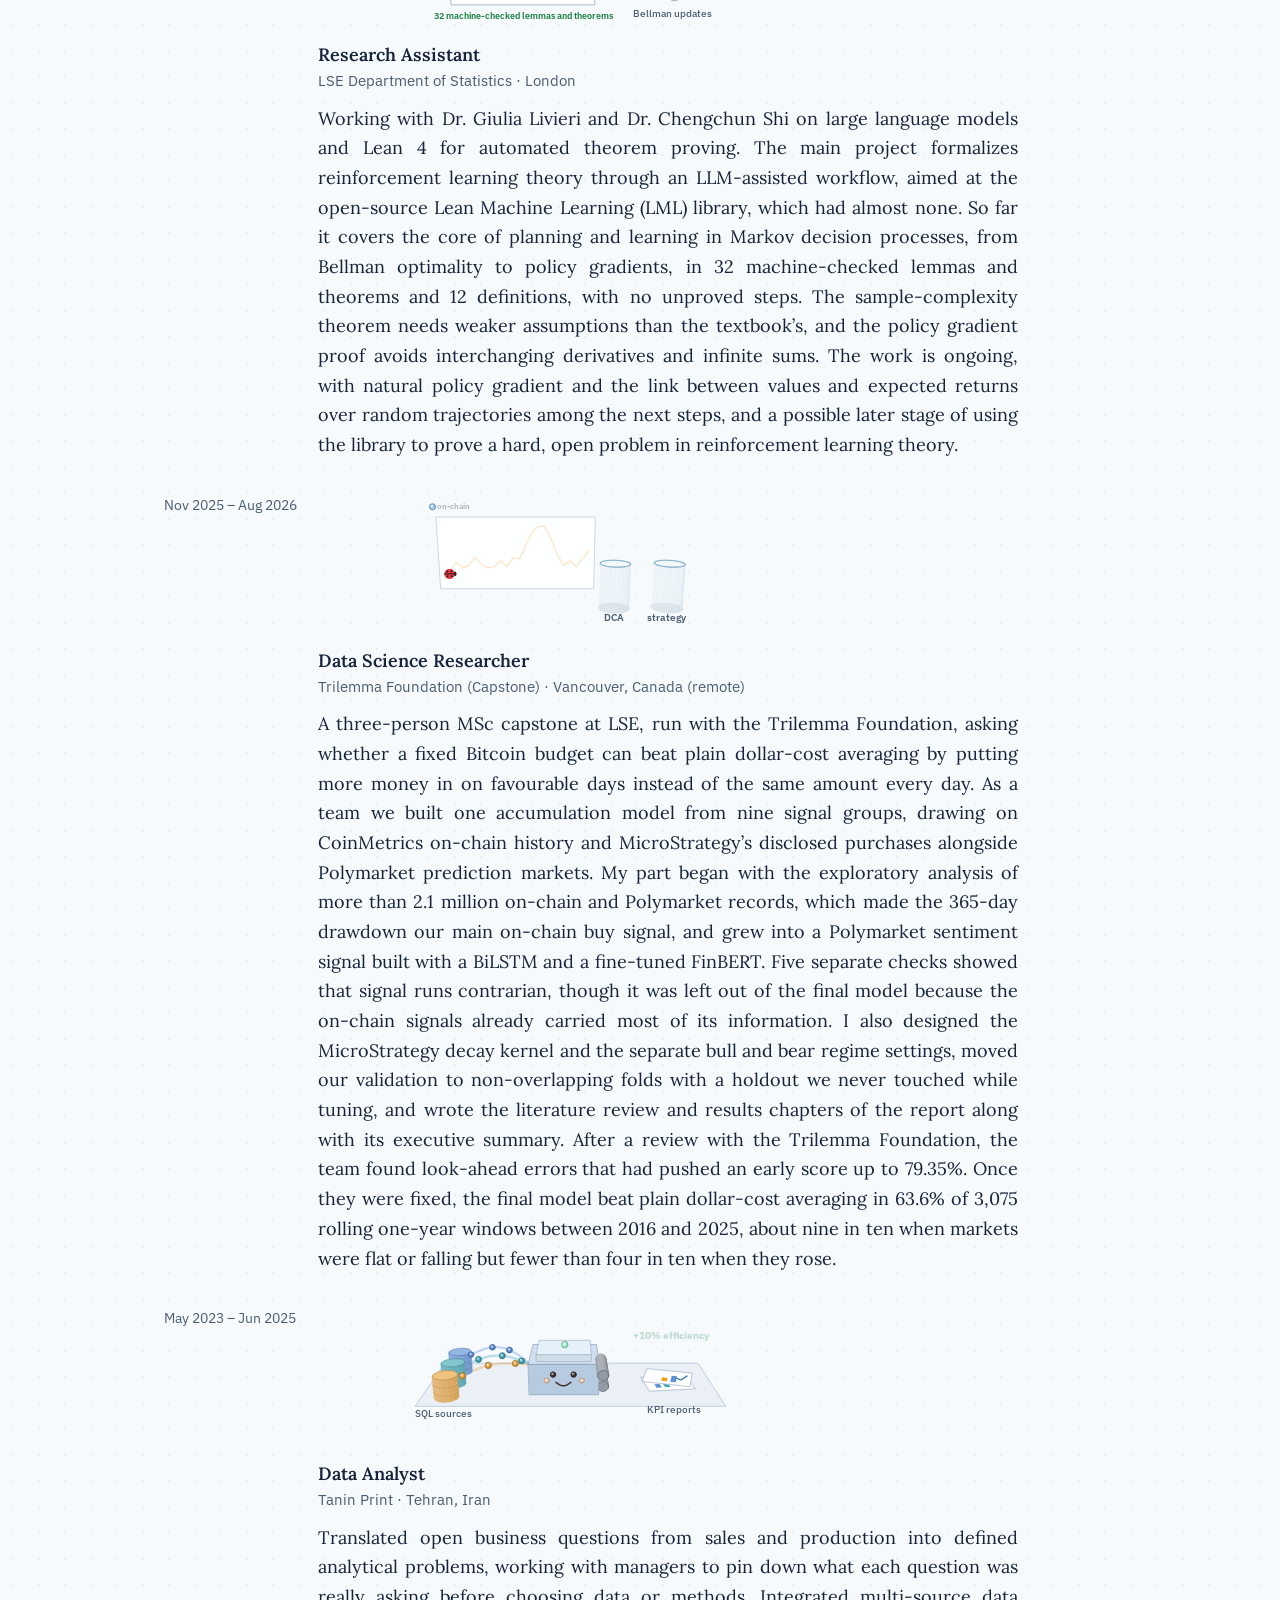
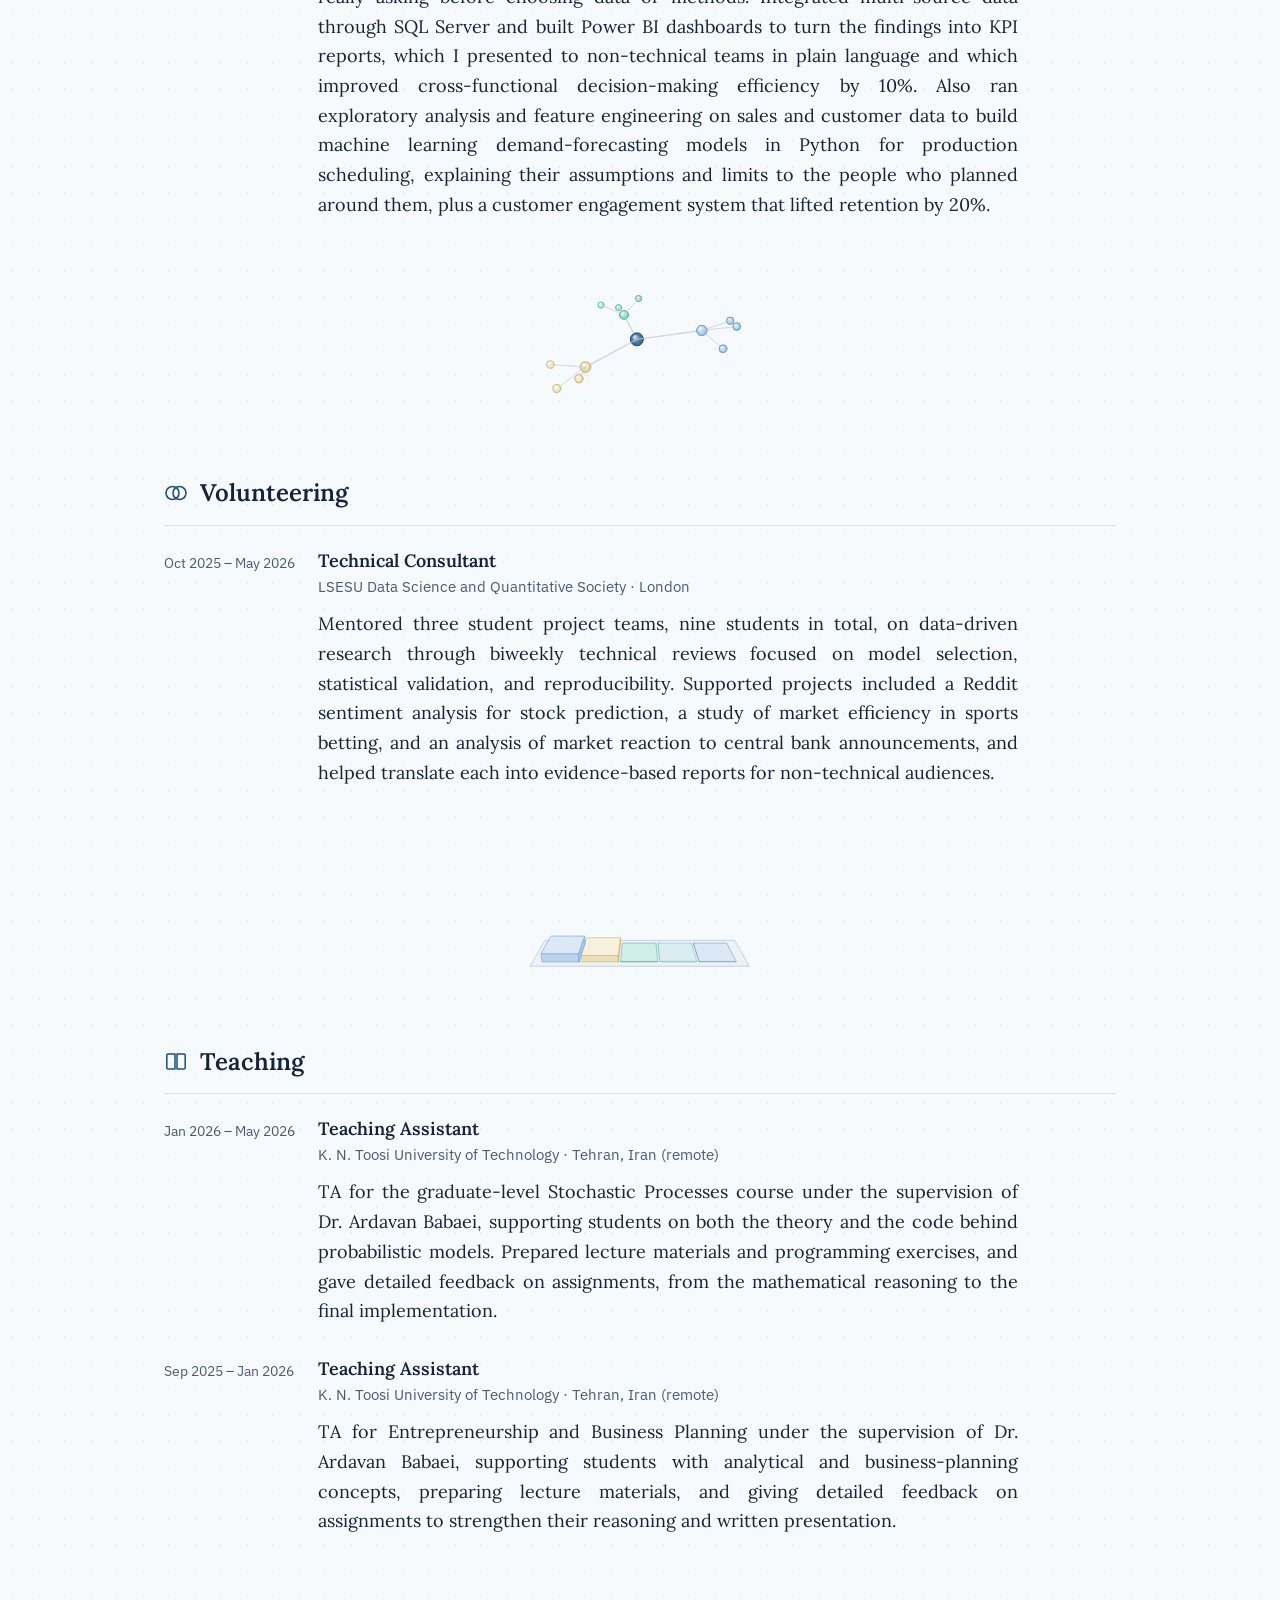
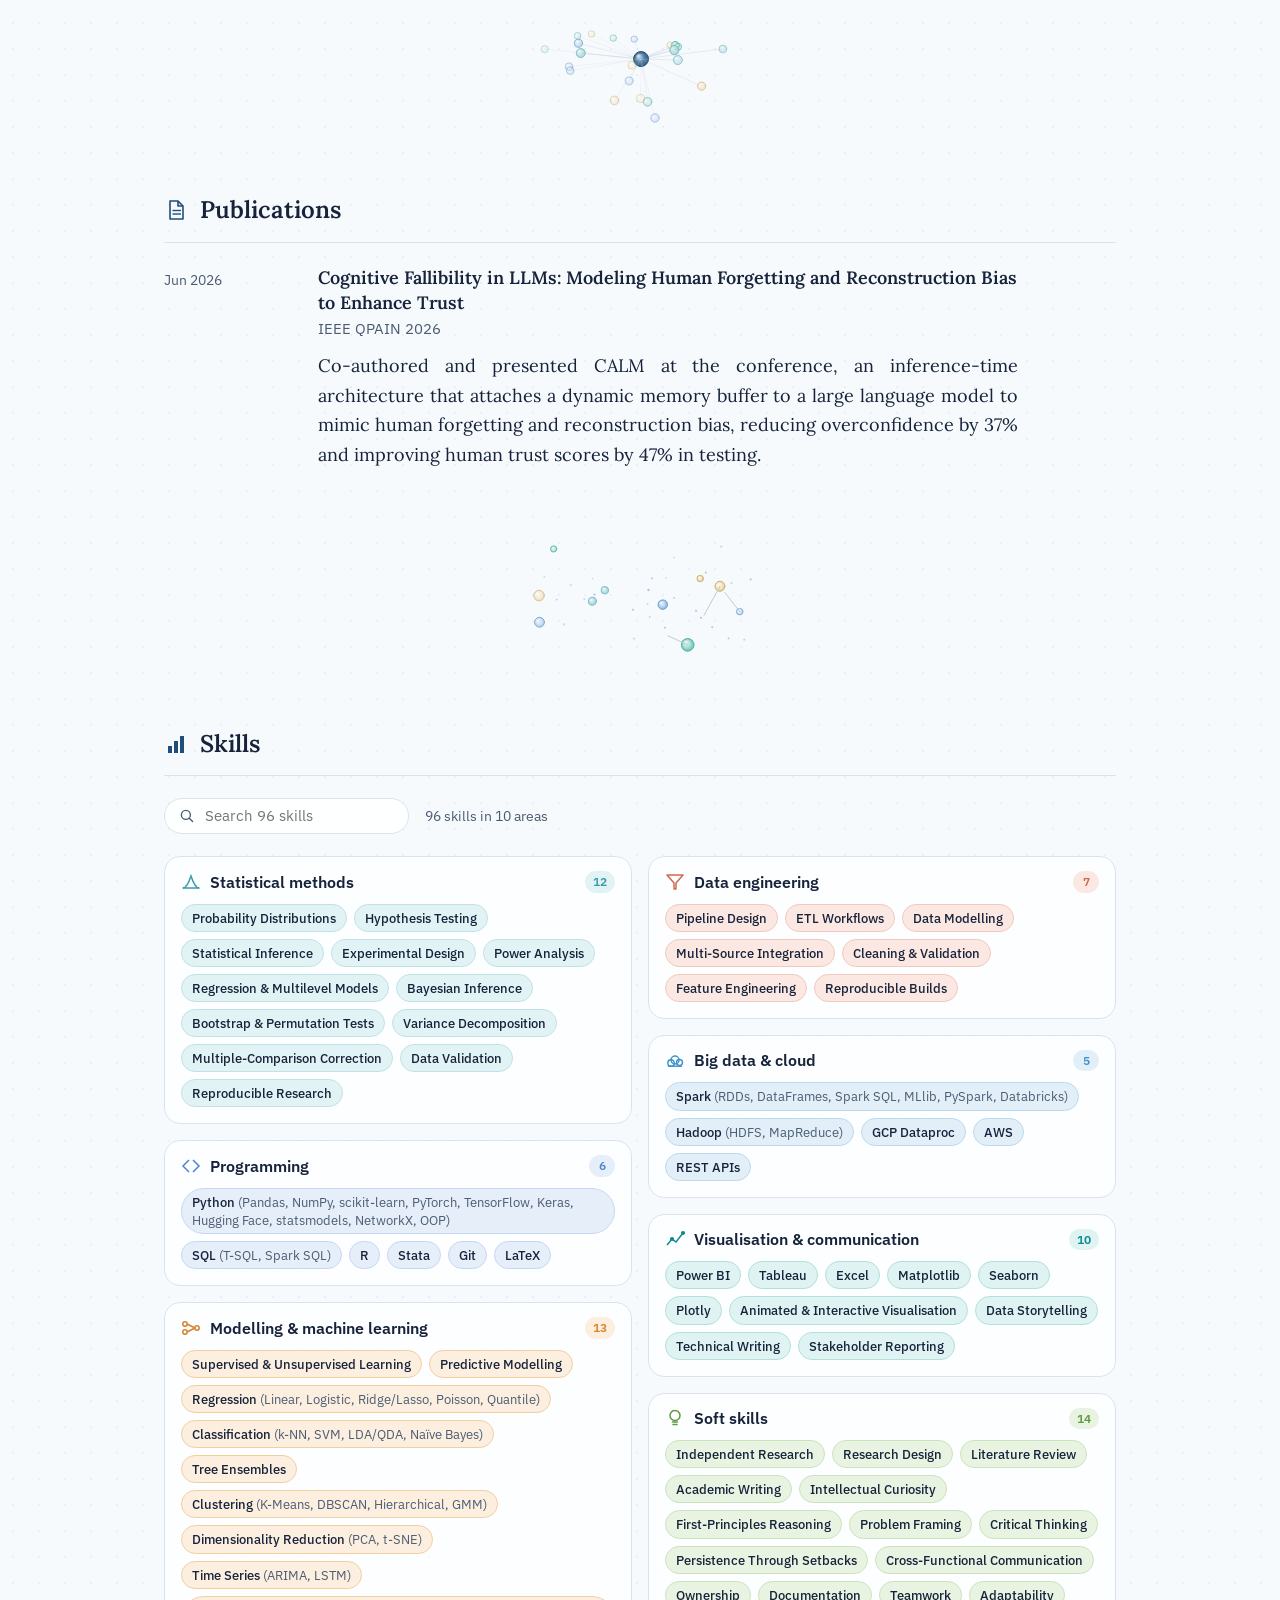
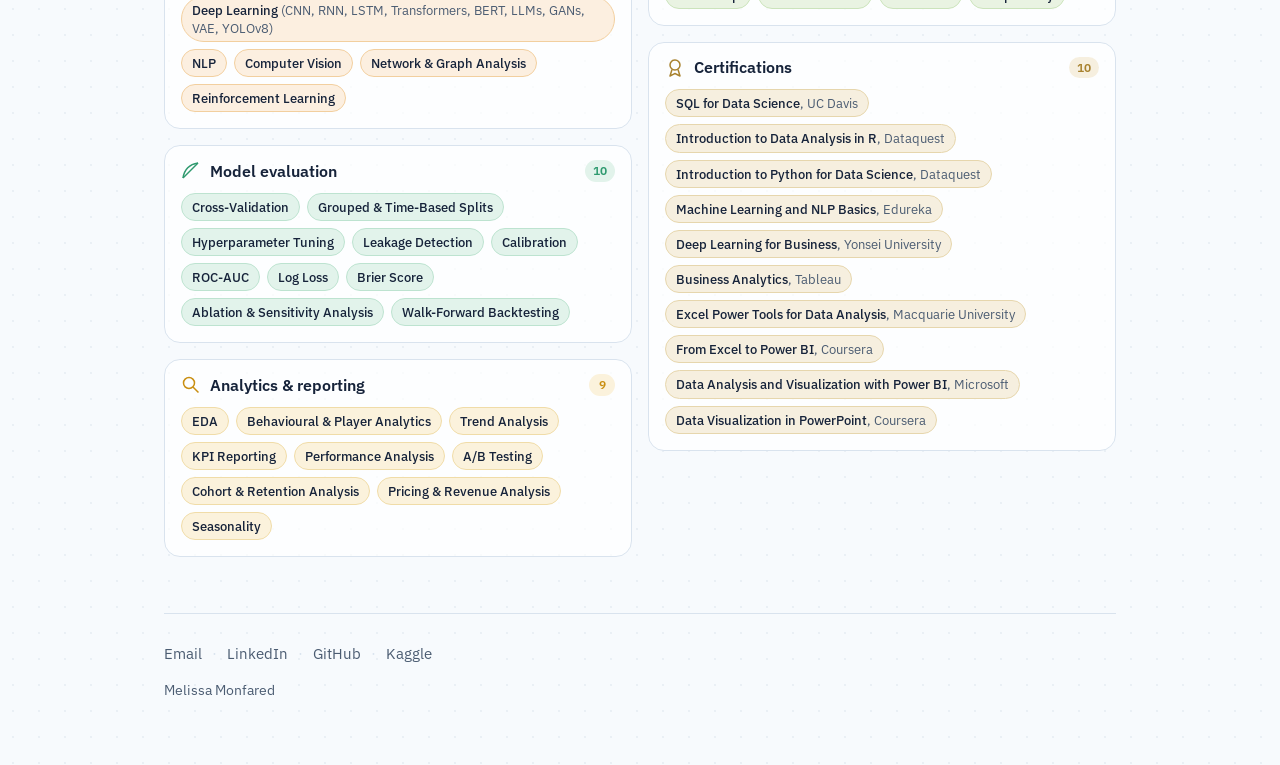
==== commit 1e4f4349: "update :)" ====
--- a/cv.html
+++ b/cv.html
@@ -93,7 +93,7 @@
           <canvas class="viz3d proj-viz" data-scene="lean" style="--vh:150px" aria-hidden="true"></canvas>
           <p class="entry-title">Research Assistant</p>
           <p class="entry-org">LSE Department of Statistics &middot; London</p>
-          <p class="entry-desc">Working with Dr. Giulia Livieri and Dr. Chengchun Shi on large language models and Lean 4 for automated theorem proving. The main project formalizes reinforcement learning theory through an LLM-assisted workflow, aimed at the open-source Lean Machine Learning (LML) library, which had almost none. So far it covers the core of planning and learning in Markov decision processes, from Bellman optimality to policy gradients, in more than 40 machine-checked results, several more general than in the textbook. The work is ongoing, with natural policy gradient and the link between values and expected returns over random trajectories among the next steps, and a possible later stage of using the library to prove a hard, open problem in reinforcement learning theory.</p>
+          <p class="entry-desc">Working with Dr. Giulia Livieri and Dr. Chengchun Shi on large language models and Lean 4 for automated theorem proving. The main project formalizes reinforcement learning theory through an LLM-assisted workflow, aimed at the open-source Lean Machine Learning (LML) library, which had almost none. So far it covers the core of planning and learning in Markov decision processes, from Bellman optimality to policy gradients, in 32 machine-checked lemmas and theorems and 12 definitions, with no unproved steps. The sample-complexity theorem needs weaker assumptions than the textbook&rsquo;s, and the policy gradient proof avoids interchanging derivatives and infinite sums. The work is ongoing, with natural policy gradient and the link between values and expected returns over random trajectories among the next steps, and a possible later stage of using the library to prove a hard, open problem in reinforcement learning theory.</p>
         </div>
       </div>
       <div class="entry">
@@ -102,7 +102,7 @@
           <canvas class="viz3d proj-viz" data-scene="dca" style="--vh:150px" aria-hidden="true"></canvas>
           <p class="entry-title">Data Science Researcher</p>
           <p class="entry-org">Trilemma Foundation (Capstone) &middot; Vancouver, Canada (remote)</p>
-          <p class="entry-desc">A three-person MSc capstone at LSE, run with the Trilemma Foundation, asking whether a fixed Bitcoin budget can beat plain dollar-cost averaging by putting more money in on favourable days instead of the same amount every day. As a team we built one accumulation model from nine signal groups, drawing on CoinMetrics on-chain history and MicroStrategy&rsquo;s disclosed purchases alongside Polymarket prediction markets. My part began with the exploratory analysis of both datasets, which made the 365-day drawdown our main on-chain buy signal, and grew into a Polymarket sentiment signal built with a BiLSTM and a fine-tuned FinBERT. Five separate checks showed that signal runs contrarian, though it was left out of the final model because the on-chain signals already carried most of its information. I also designed the MicroStrategy decay kernel and the separate bull and bear regime settings, moved our validation to non-overlapping folds with a holdout we never touched while tuning, and wrote the literature review and results chapters of the report along with its executive summary. After a review with the Trilemma Foundation, the team found look-ahead errors that had pushed an early score up to 79.35%. Once they were fixed, the model scored 70.71% across 3,075 rolling one-year windows against 39.73% for plain dollar-cost averaging, won about nine in ten windows when markets went flat or fell, and scored 74.70% on the untouched 2024 to 2025 holdout.</p>
+          <p class="entry-desc">A three-person MSc capstone at LSE, run with the Trilemma Foundation, asking whether a fixed Bitcoin budget can beat plain dollar-cost averaging by putting more money in on favourable days instead of the same amount every day. As a team we built one accumulation model from nine signal groups, drawing on CoinMetrics on-chain history and MicroStrategy&rsquo;s disclosed purchases alongside Polymarket prediction markets. My part began with the exploratory analysis of more than 2.1 million on-chain and Polymarket records, which made the 365-day drawdown our main on-chain buy signal, and grew into a Polymarket sentiment signal built with a BiLSTM and a fine-tuned FinBERT. Five separate checks showed that signal runs contrarian, though it was left out of the final model because the on-chain signals already carried most of its information. I also designed the MicroStrategy decay kernel and the separate bull and bear regime settings, moved our validation to non-overlapping folds with a holdout we never touched while tuning, and wrote the literature review and results chapters of the report along with its executive summary. After a review with the Trilemma Foundation, the team found look-ahead errors that had pushed an early score up to 79.35%. Once they were fixed, the final model beat plain dollar-cost averaging in 63.6% of 3,075 rolling one-year windows between 2016 and 2025, about nine in ten when markets were flat or falling but fewer than four in ten when they rose.</p>
         </div>
       </div>
       <div class="entry">
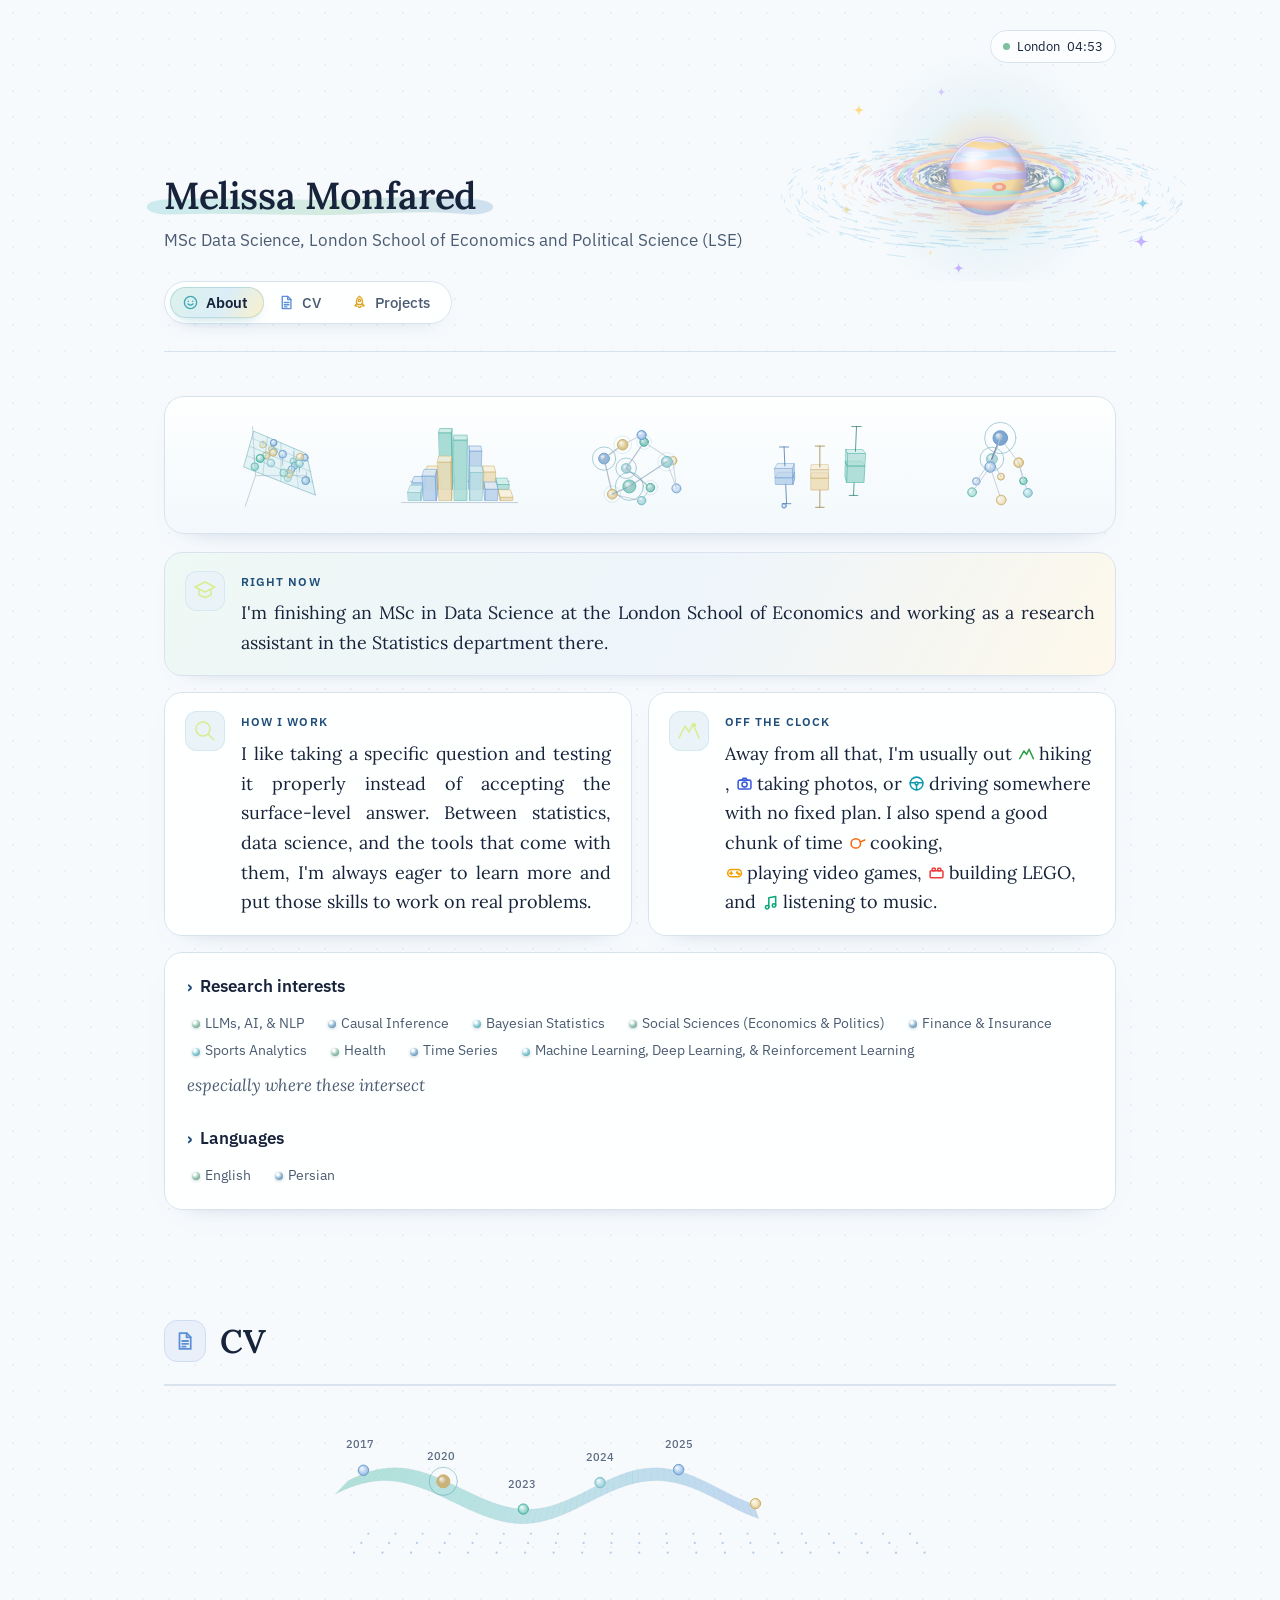
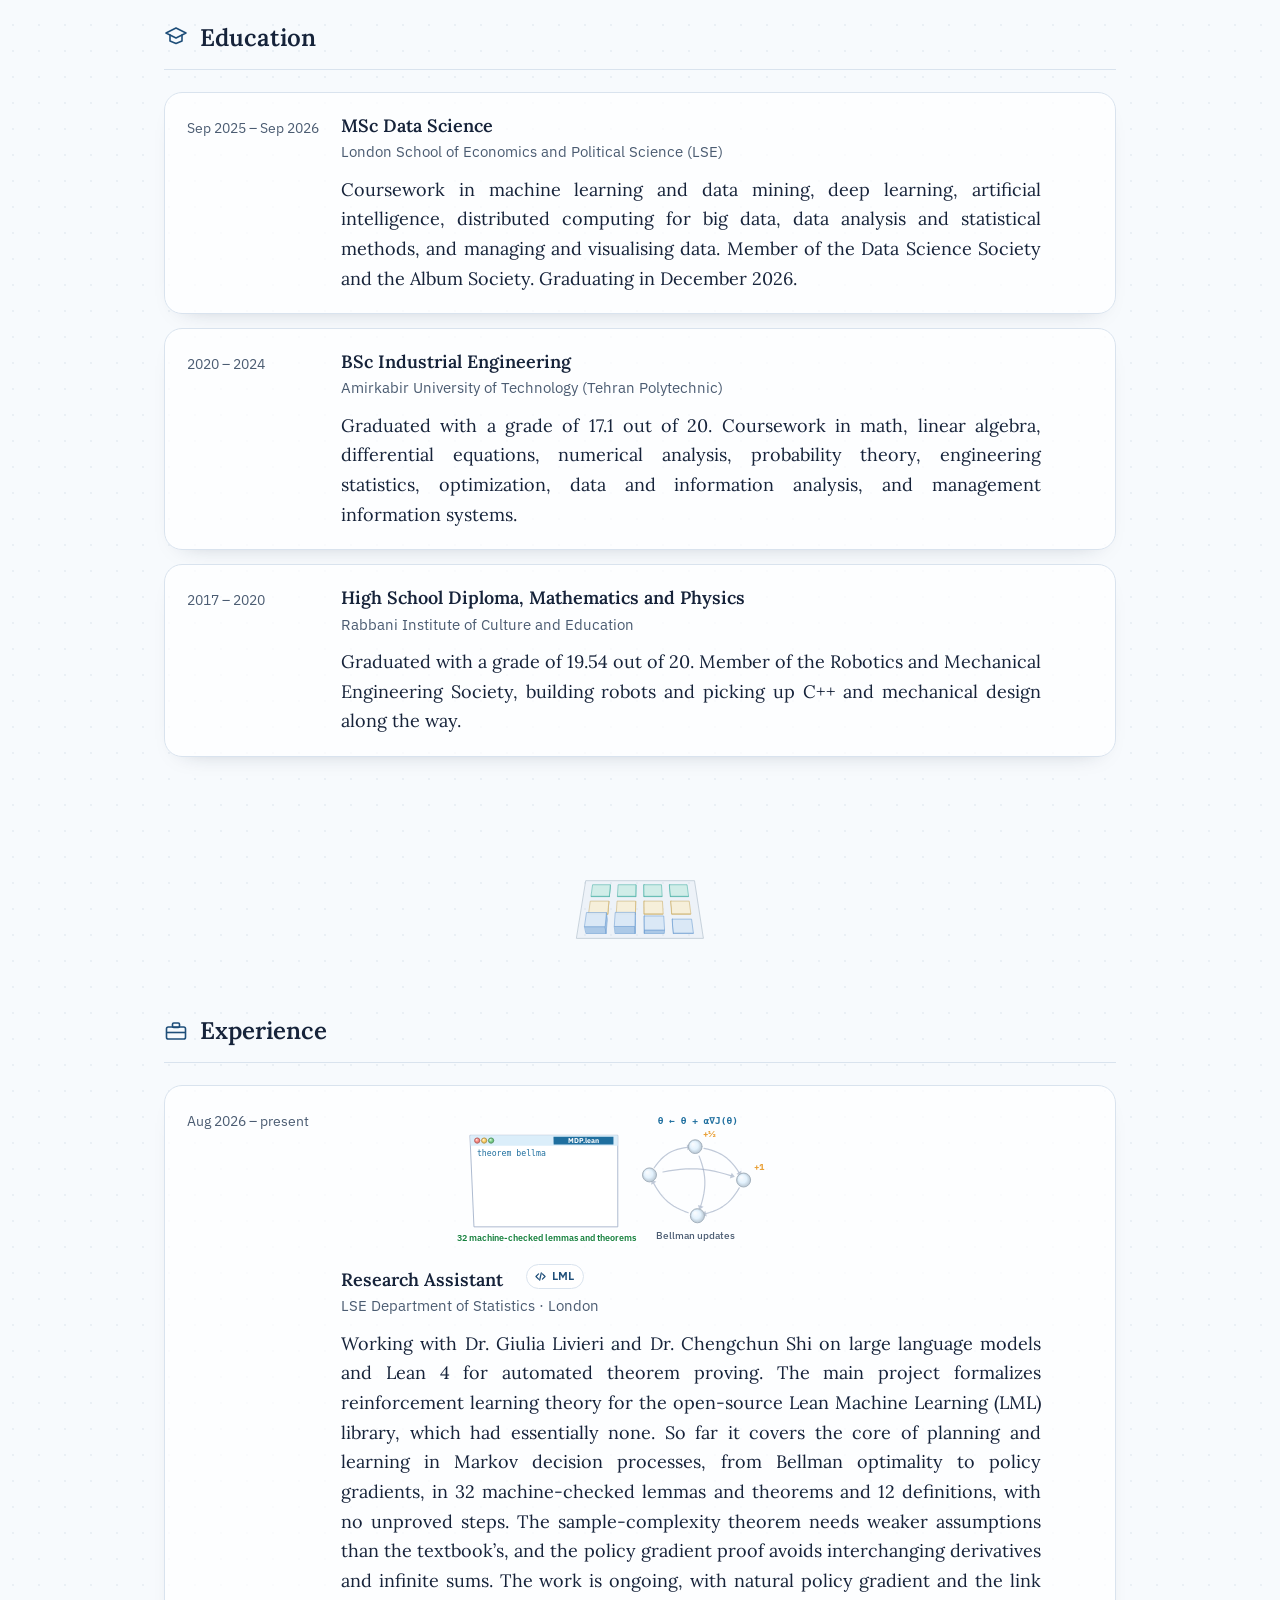
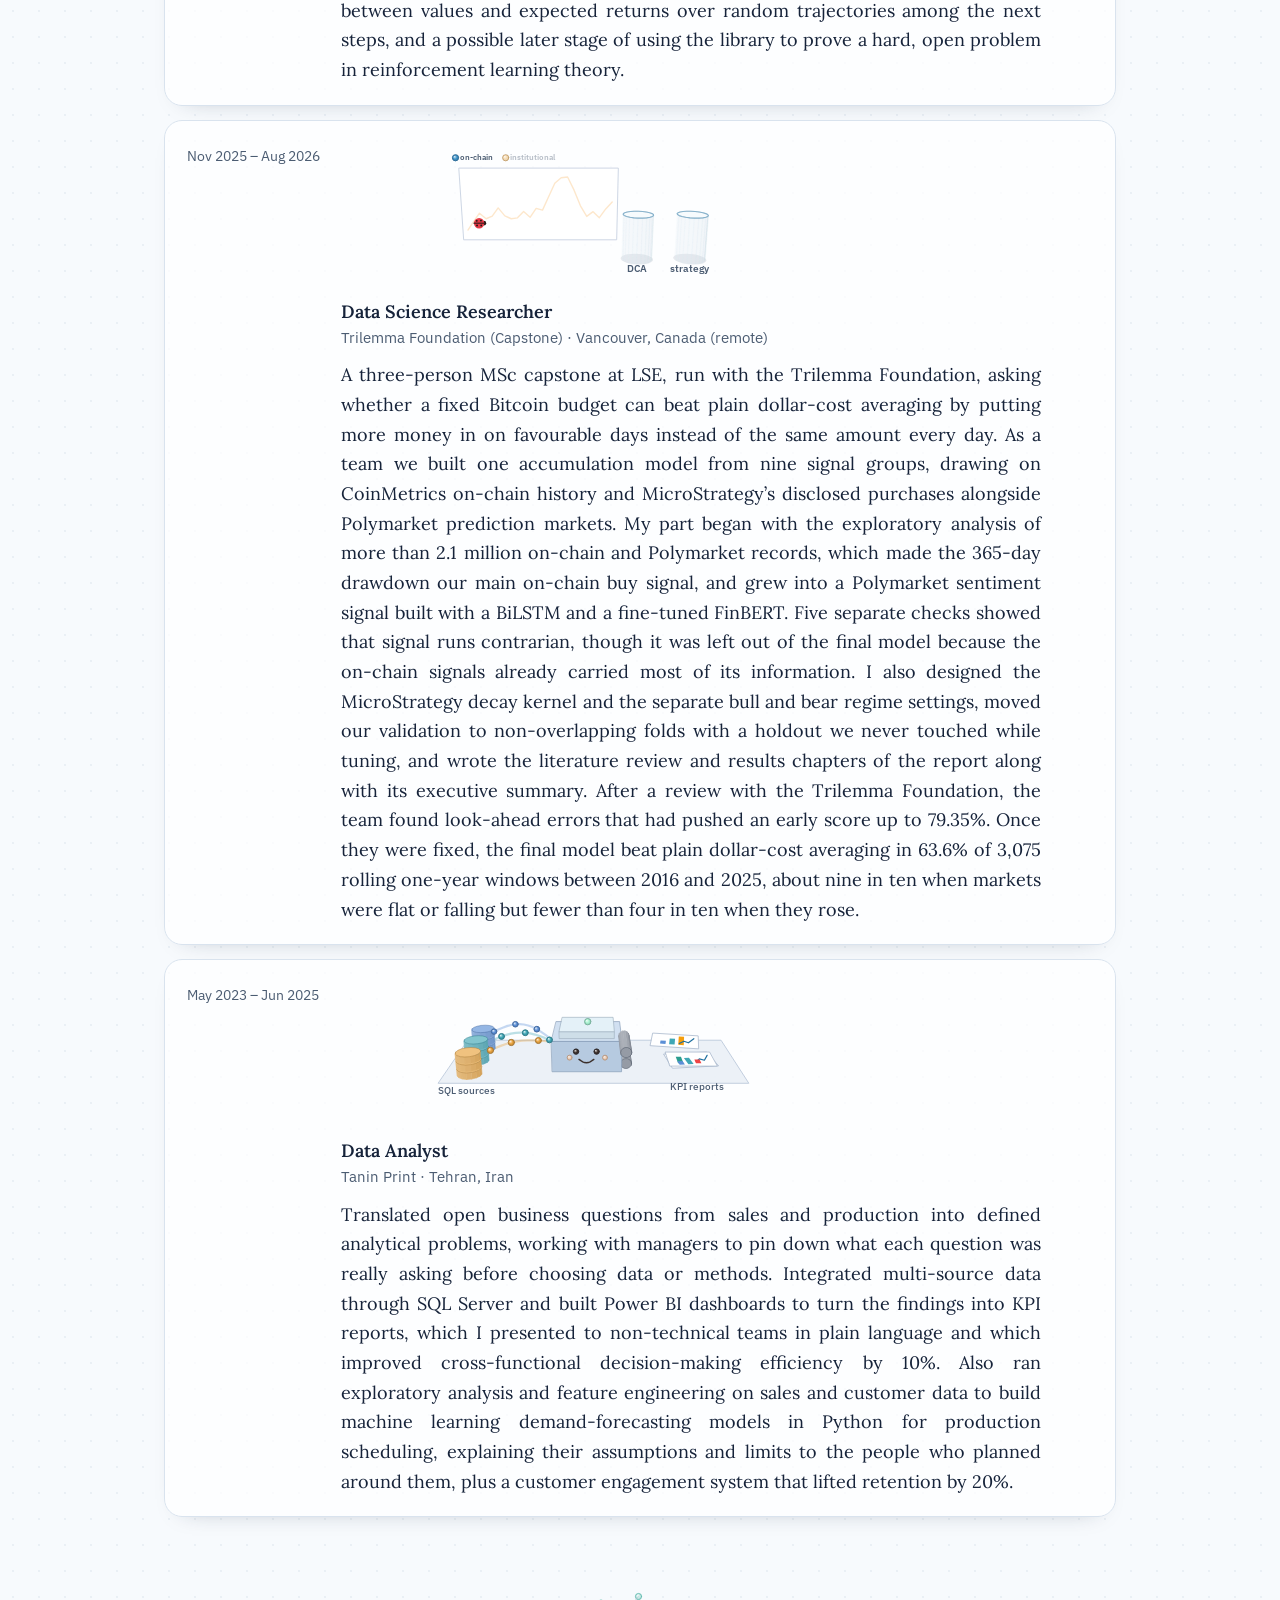
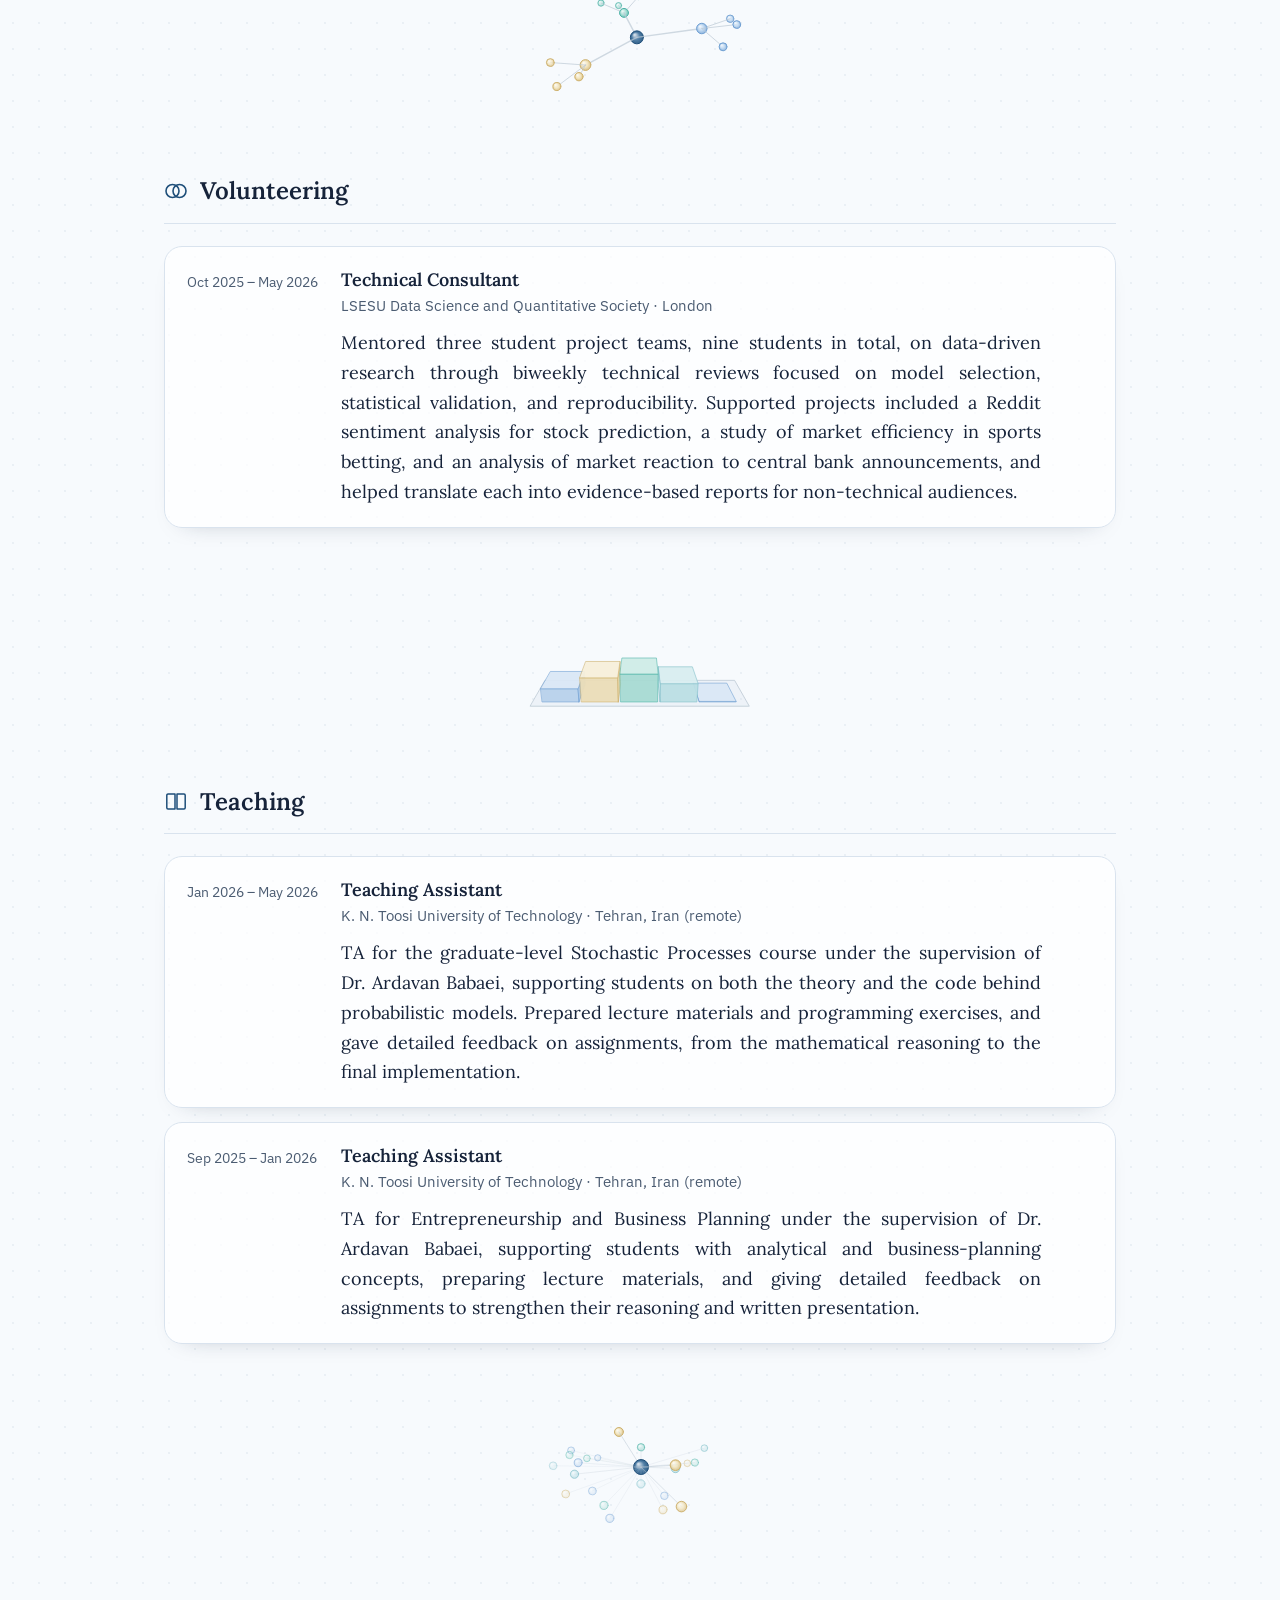
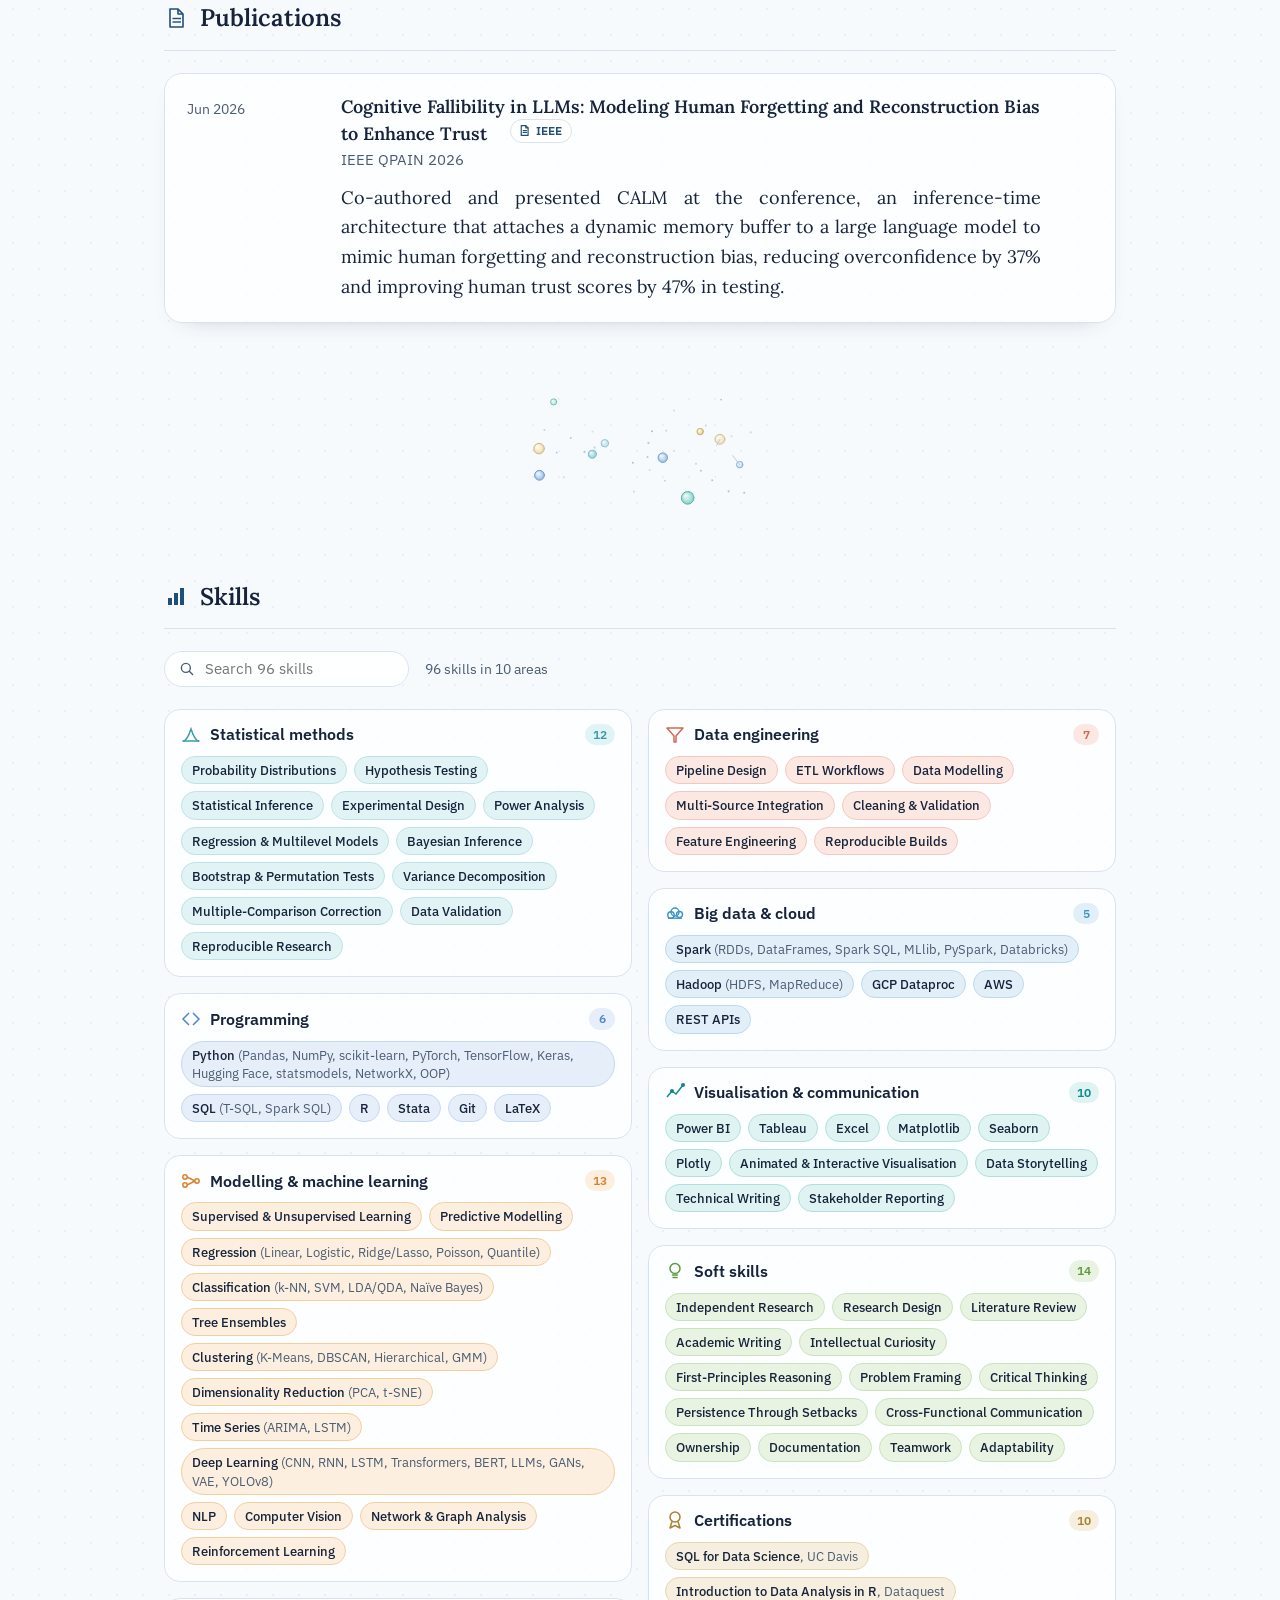
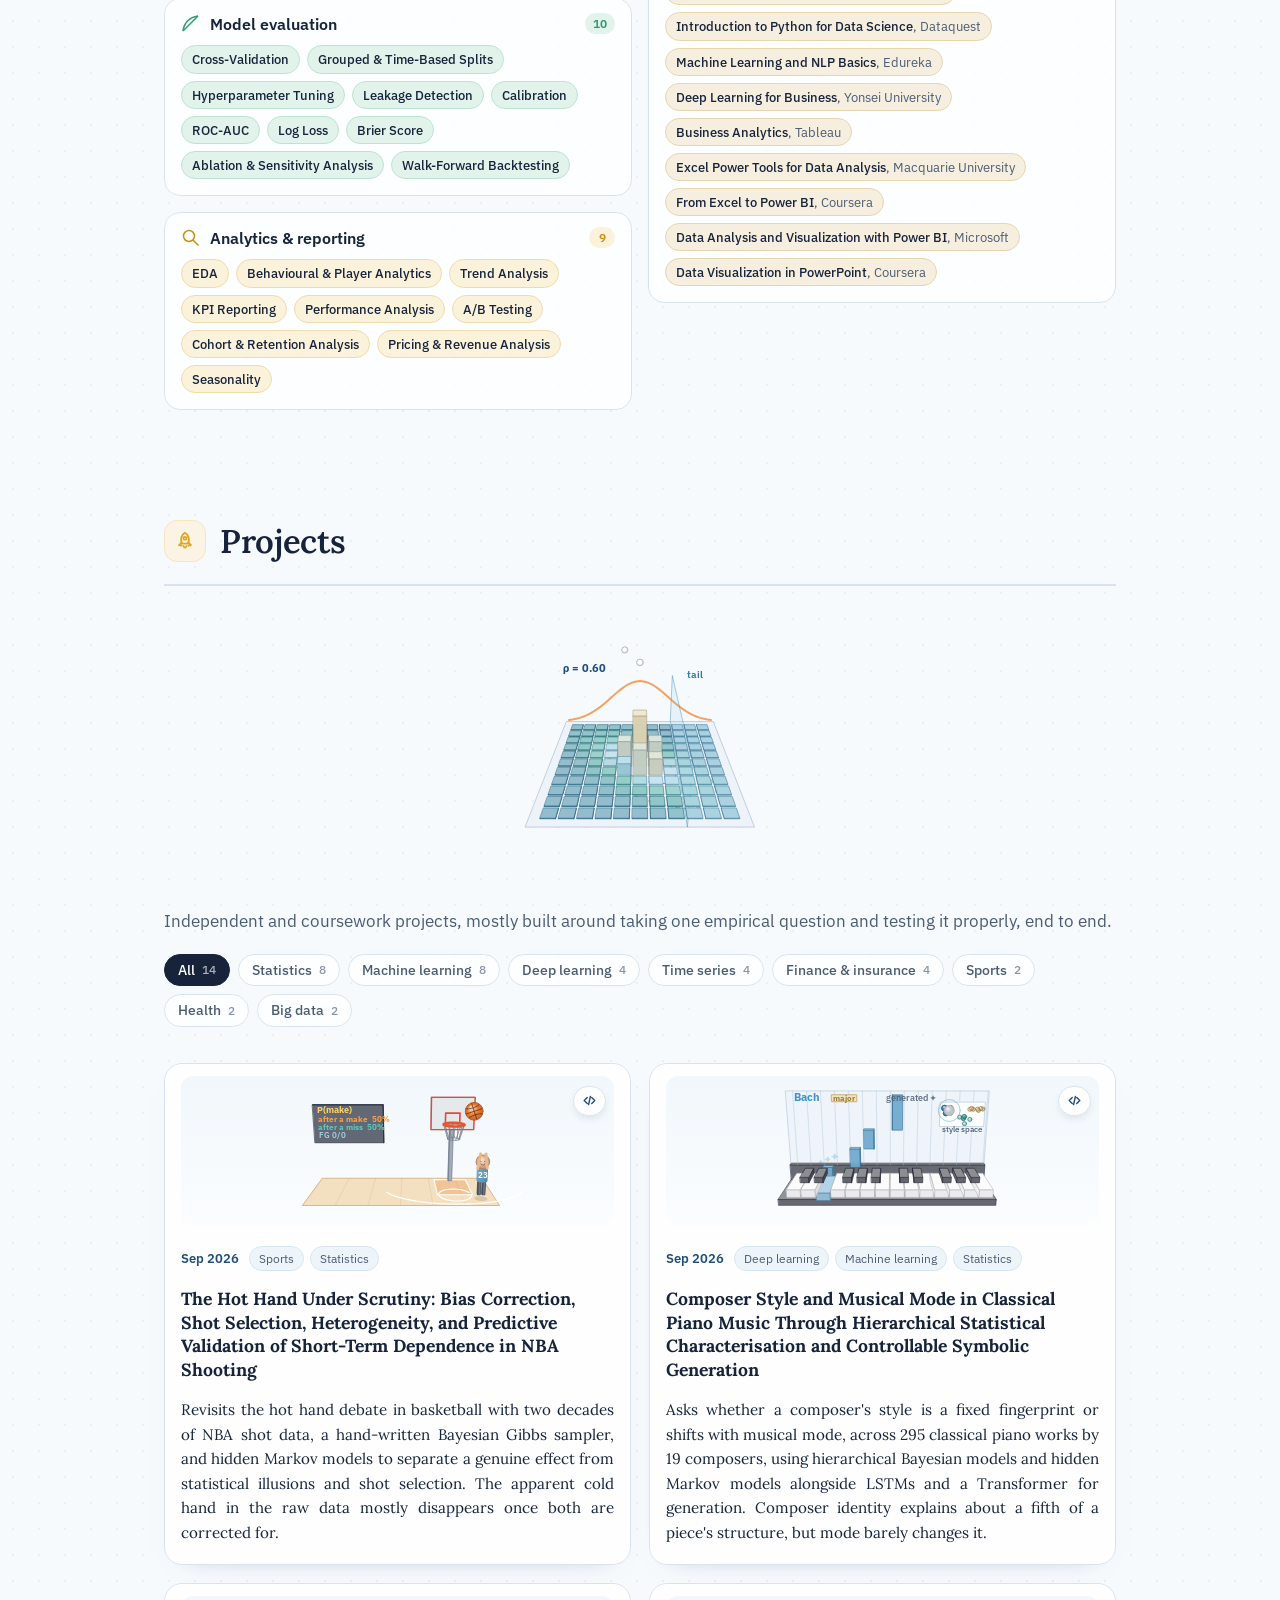
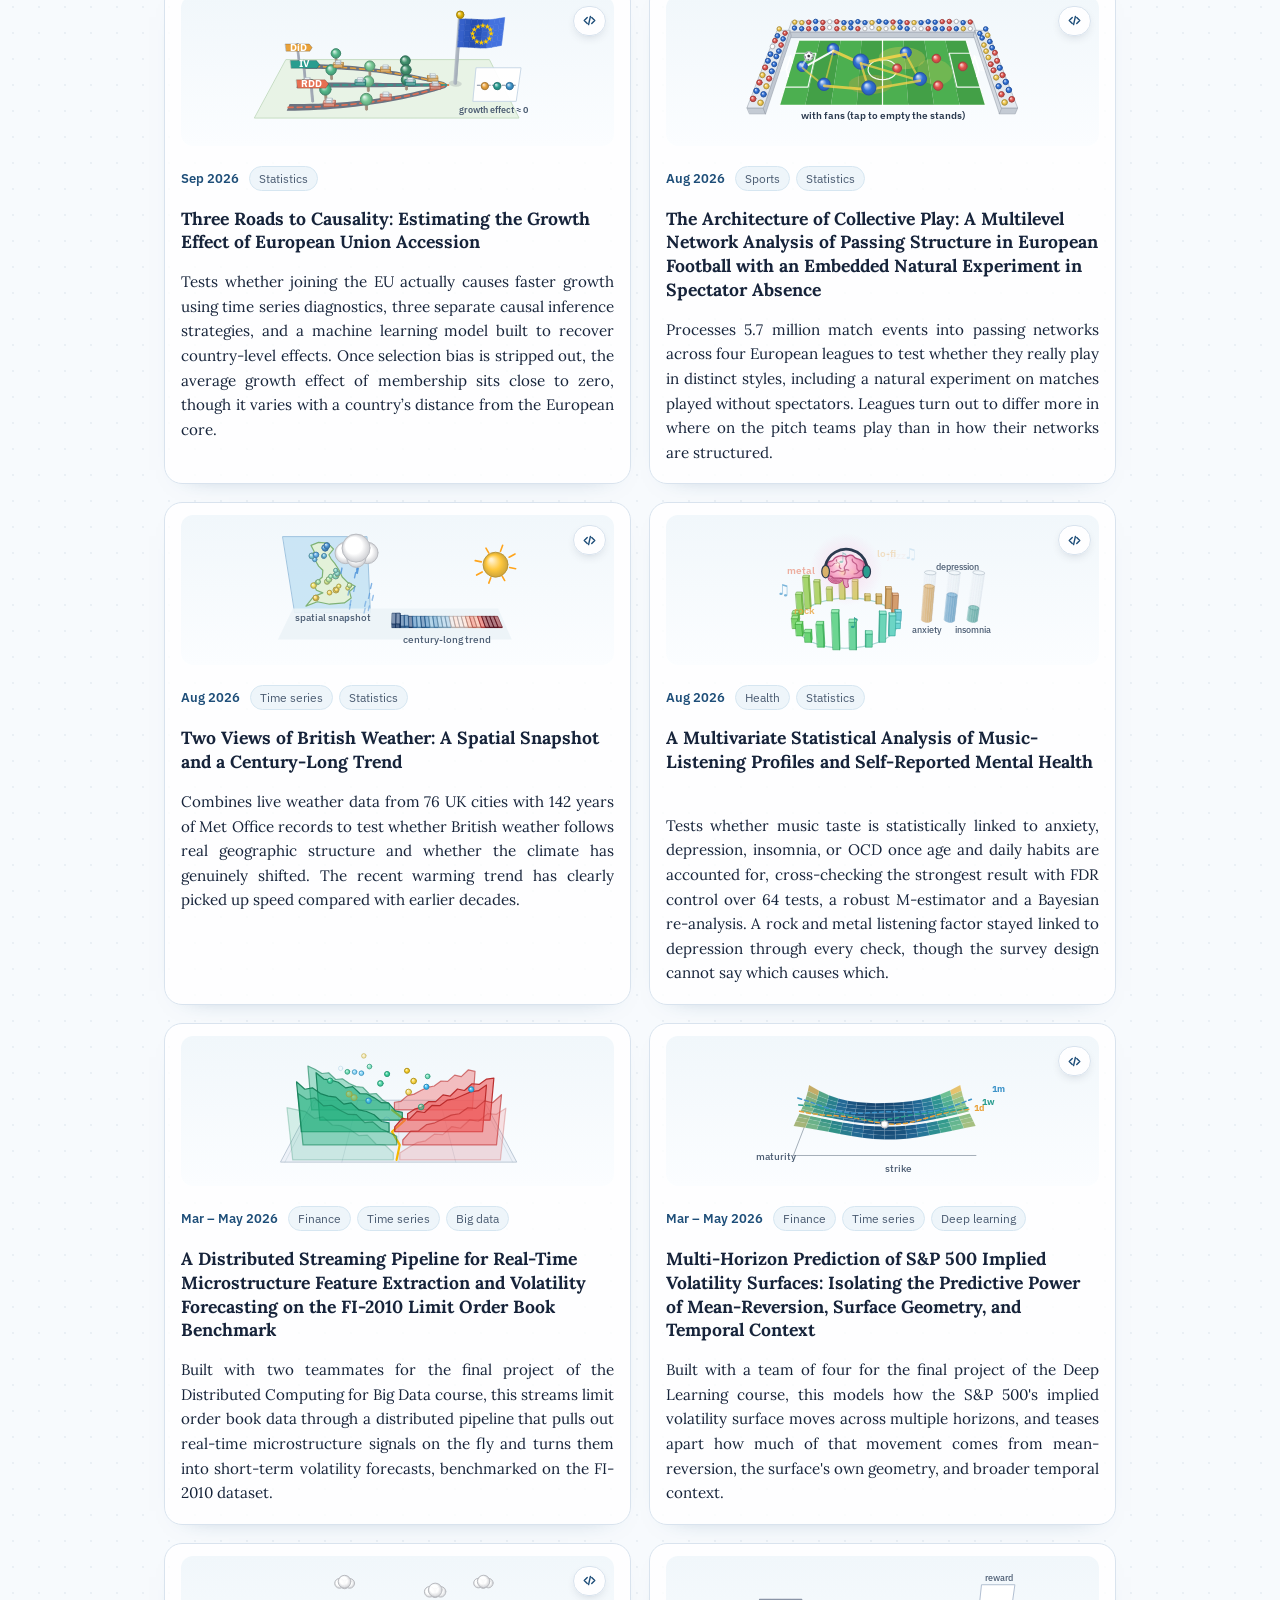
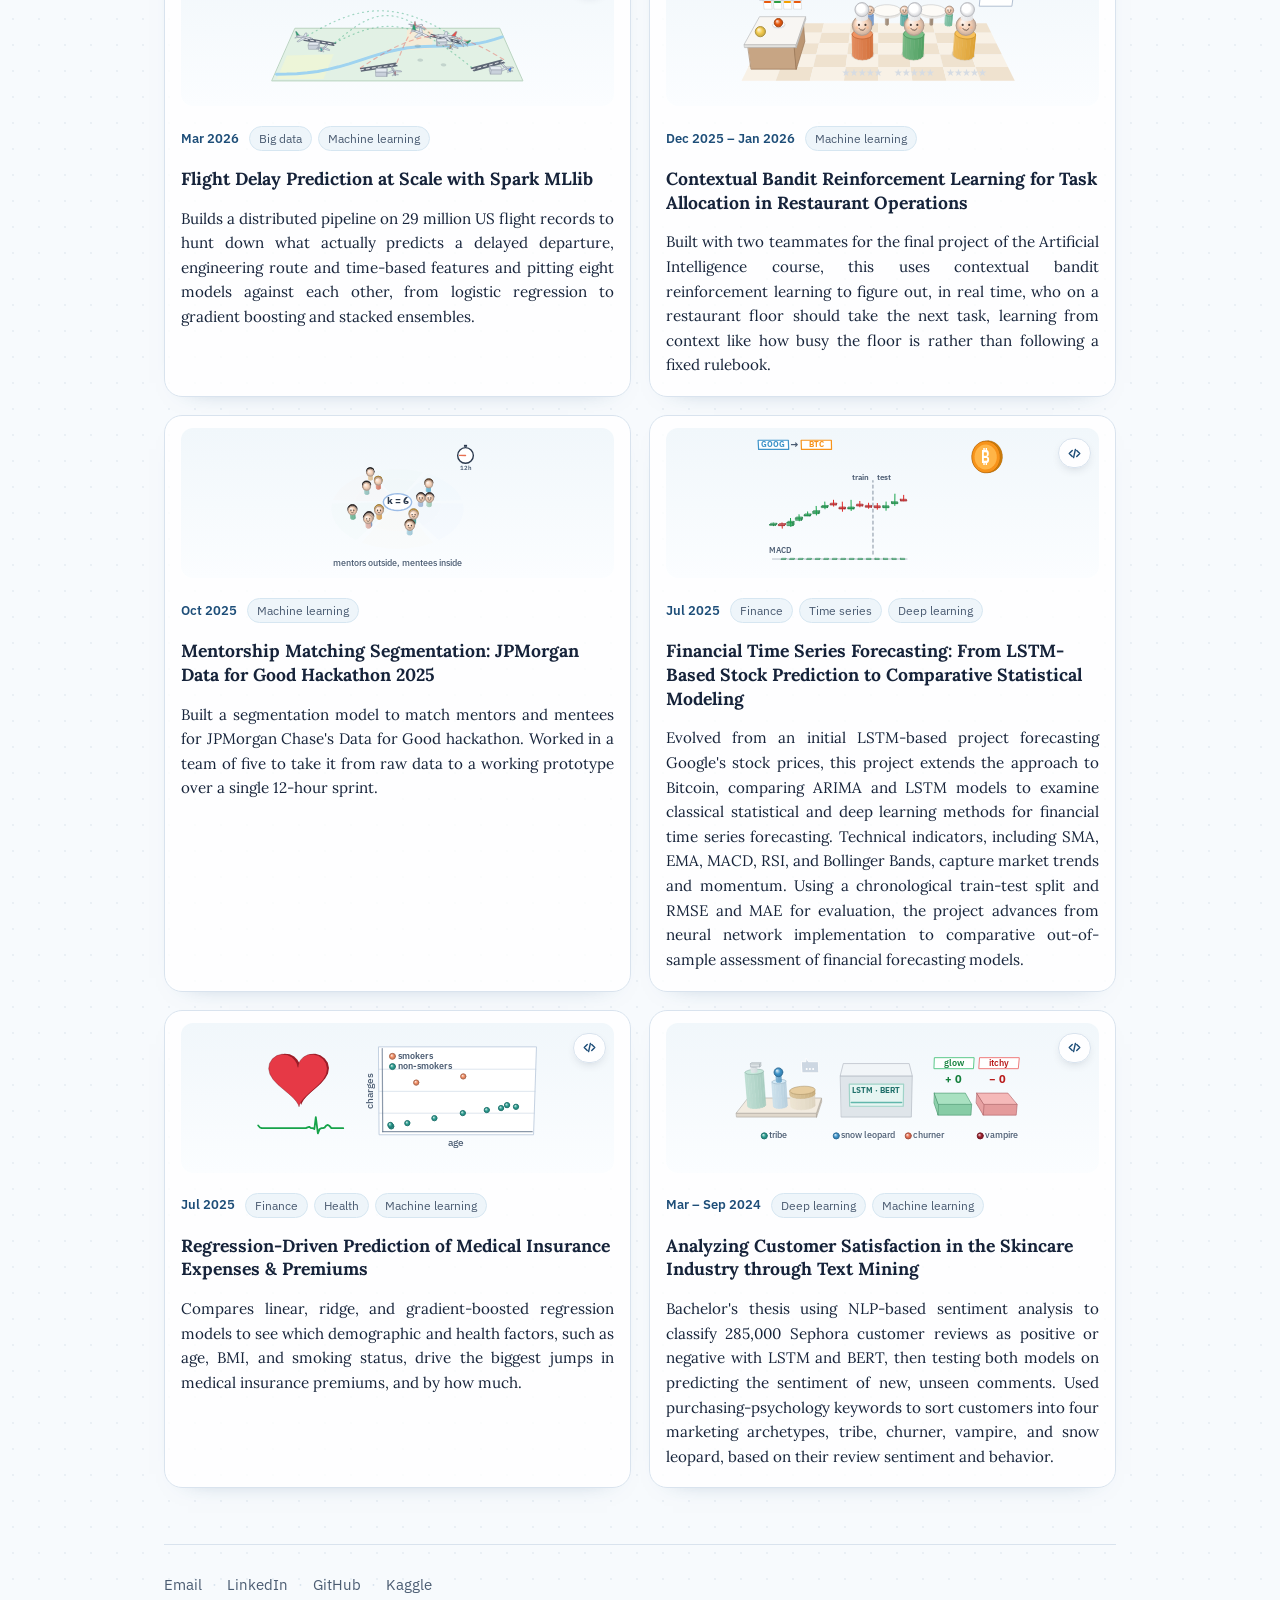
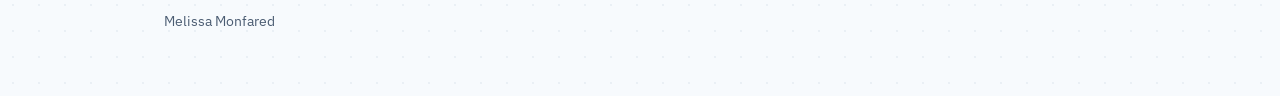
==== commit c7457f00: "Update :)" ====
--- a/cv.html
+++ b/cv.html
@@ -2,408 +2,12 @@
 <html lang="en">
 <head>
 <meta charset="UTF-8">
-<meta name="viewport" content="width=device-width, initial-scale=1.0">
-<title>CV &middot; Melissa Monfared</title>
-<meta name="description" content="Education, research experience, publications, and skills of Melissa Monfared, MSc Data Science student at the London School of Economics.">
-<link rel="icon" type="image/svg+xml" href="data:image/svg+xml,%3Csvg xmlns='http://www.w3.org/2000/svg' viewBox='0 0 100 100'%3E%3Crect width='100' height='100' rx='22' fill='%231e4e79'/%3E%3Ctext x='50' y='69' font-family='Georgia,serif' font-size='58' fill='%23f7fafd' text-anchor='middle'%3EM%3C/text%3E%3C/svg%3E">
-<link rel="preconnect" href="https://fonts.googleapis.com">
-<link rel="preconnect" href="https://fonts.gstatic.com" crossorigin>
-<link href="https://fonts.googleapis.com/css2?family=Lora:ital,wght@0,400;0,500;0,600;0,700;1,400;1,500&amp;family=IBM+Plex+Sans:wght@400;500;600&amp;display=swap" rel="stylesheet">
-<link rel="stylesheet" href="styles.css">
-<script>document.documentElement.classList.add('js')</script>
+<title>Melissa Monfared</title>
+<meta http-equiv="refresh" content="0; url=index.html#cv">
+<link rel="canonical" href="index.html#cv">
+<script>location.replace('index.html#cv')</script>
 </head>
 <body>
-<div class="page">
-
-  <header class="site-header">
-    <div class="meta-line">
-      <span class="clock" aria-label="Local time in London"><span class="clock-dot" aria-hidden="true"></span>London <time class="clock-time"></time></span>
-    </div>
-    <h1 class="site-name"><a href="index.html"><span class="hl-wrap"><svg class="hl" viewBox="0 0 200 40" preserveAspectRatio="none" aria-hidden="true" focusable="false"><defs><linearGradient id="hl-grad" x1="0" y1="0" x2="1" y2="0"><stop offset="0" stop-color="#cdeaee"/><stop offset="0.55" stop-color="#d4ebdf"/><stop offset="1" stop-color="#cfe0ef"/></linearGradient></defs><path d="M6,24 C44,19 86,28 126,23 S176,20 194,24" pathLength="100"/></svg><span class="hl-text">Melissa Monfared</span></span></a></h1>
-    <p class="site-tagline">MSc Data Science, London School of Economics and Political Science (LSE)</p>
-    <nav class="pill-nav" aria-label="Primary"><span class="pill-blob" aria-hidden="true"></span><a class="pill" href="index.html" style="--pc:#3fa7b5"><svg class="pill-ico" viewBox="0 0 20 20" fill="none" stroke="currentColor" stroke-width="1.6" stroke-linecap="round" stroke-linejoin="round" aria-hidden="true"><circle cx="10" cy="10" r="7.2"/><circle cx="7.4" cy="8.6" r="0.9" fill="currentColor" stroke="none"/><circle cx="12.6" cy="8.6" r="0.9" fill="currentColor" stroke="none"/><path d="M6.9 11.6 Q10 14.6 13.1 11.6"/></svg><span>About</span></a><a class="pill is-active" href="cv.html" aria-current="page" style="--pc:#5b8fd6"><svg class="pill-ico" viewBox="0 0 20 20" fill="none" stroke="currentColor" stroke-width="1.6" stroke-linecap="round" stroke-linejoin="round" aria-hidden="true"><path d="M5 2.8 H11.6 L15.2 6.4 V17.2 H5 Z"/><path d="M11.4 2.9 V6.6 H15.1"/><path d="M7.4 10 H12.8 M7.4 12.6 H12.8 M7.4 15.2 H10.6"/></svg><span>CV</span></a><a class="pill" href="projects.html" style="--pc:#e0a526"><svg class="pill-ico" viewBox="0 0 20 20" fill="none" stroke="currentColor" stroke-width="1.6" stroke-linecap="round" stroke-linejoin="round" aria-hidden="true"><path d="M10 2.6 C13.2 4.6 14.2 8.4 13 12.4 H7 C5.8 8.4 6.8 4.6 10 2.6 Z"/><circle cx="10" cy="7.6" r="1.4"/><path d="M7 11.2 L4.6 13.8 L6.9 14.2 M13 11.2 L15.4 13.8 L13.1 14.2"/><path d="M8.6 14.6 Q10 17.6 11.4 14.6"/></svg><span>Projects</span></a></nav>
-  </header>
-
-  <main>
-
-    <div class="mini-viz-row" aria-hidden="true">
-      <div class="mini-viz mini-viz-timeline">
-        <svg viewBox="0 0 600 85">
-          <path class="v-line" d="M20,42 C55,20 90,20 125,42 C160,64 195,64 230,42 C265,20 300,20 335,42 C370,64 405,64 440,42 C475,20 545,20 580,38" fill="none" stroke-width="1.5"/>
-          <circle class="v-a" cx="20" cy="42" r="5.5" style="animation-delay:0s"/>
-          <polygon class="v-b" points="72,14.5 77.5,20 72,25.5 66.5,20" style="animation-delay:0.15s"/>
-          <circle class="v-y" cx="177" cy="64" r="5.5" style="animation-delay:0.3s"/>
-          <polygon class="v-a" points="236.5,42 231.8,43.8 230,48.5 228.2,43.8 223.5,42 228.2,40.2 230,35.5 231.8,40.2" style="animation-delay:0.45s"/>
-          <polygon class="v-b" points="282,14.5 287.5,20 282,25.5 276.5,20" style="animation-delay:0.6s"/>
-          <circle class="v-y" cx="387" cy="64" r="5.5" style="animation-delay:0.75s"/>
-          <polygon class="v-b" points="446.5,42 441.8,43.8 440,48.5 438.2,43.8 433.5,42 438.2,40.2 440,35.5 441.8,40.2" style="animation-delay:0.9s"/>
-          <polygon class="v-a" points="510,16.5 515.5,22 510,27.5 504.5,22" style="animation-delay:1.05s"/>
-        </svg>
-        <canvas class="viz3d" data-scene="timeline" style="--vh:150px" aria-hidden="true"></canvas>
-      </div>
-    </div>
-
-    <section>
-      <h2><svg class="h-icon" viewBox="0 0 24 24" aria-hidden="true"><polygon points="12,3 22,8 12,13 2,8" fill="none" stroke="currentColor" stroke-width="1.6" stroke-linejoin="round"/><polyline points="6,10 6,16 12,18.5 18,16 18,10" fill="none" stroke="currentColor" stroke-width="1.6" stroke-linejoin="round" stroke-linecap="round"/></svg>Education</h2>
-      <div class="entry">
-        <div class="entry-date">Sep 2025 &ndash; Nov 2026</div>
-        <div>
-          <p class="entry-title">MSc Data Science</p>
-          <p class="entry-org">London School of Economics and Political Science (LSE)</p>
-          <p class="entry-desc">Coursework in machine learning and data mining, deep learning, artificial intelligence, distributed computing for big data, data analysis and statistical methods, and managing and visualising data. Member of the Data Science Society and the Album Society.</p>
-        </div>
-      </div>
-      <div class="entry">
-        <div class="entry-date">2020 &ndash; 2024</div>
-        <div>
-          <p class="entry-title">BSc Industrial Engineering</p>
-          <p class="entry-org">Amirkabir University of Technology (Tehran Polytechnic)</p>
-          <p class="entry-desc">Graduated with a grade of 17.1 out of 20. Coursework in math, linear algebra, differential equations, numerical analysis, probability theory, engineering statistics, optimization, data and information analysis, and management information systems.</p>
-        </div>
-      </div>
-      <div class="entry">
-        <div class="entry-date">2017 &ndash; 2020</div>
-        <div>
-          <p class="entry-title">High School Diploma, Mathematics and Physics</p>
-          <p class="entry-org">Rabbani Institute of Culture and Education</p>
-          <p class="entry-desc">Graduated with a grade of 19.54 out of 20. Member of the Robotics and Mechanical Engineering Society, building robots and picking up C++ and mechanical design along the way.</p>
-        </div>
-      </div>
-    </section>
-
-    <section>
-      <div class="mini-viz-row" aria-hidden="true">
-        <div class="mini-viz mini-viz-wide">
-          <svg viewBox="0 0 460 70">
-            <line class="v-line" x1="10" y1="60" x2="400" y2="60" stroke-width="1.5"/>
-            <rect class="v-a" x="20" y="45" width="32" height="15" style="animation-delay:0s"/>
-            <rect class="v-b" x="100" y="35" width="32" height="25" style="animation-delay:0.15s"/>
-            <rect class="v-y" x="180" y="20" width="32" height="40" style="animation-delay:0.3s"/>
-            <rect class="v-a" x="260" y="28" width="32" height="32" style="animation-delay:0.45s"/>
-            <rect class="v-b" x="340" y="12" width="32" height="48" style="animation-delay:0.6s"/>
-          </svg>
-          <canvas class="viz3d" data-scene="experience" style="--vh:150px" aria-hidden="true"></canvas>
-        </div>
-      </div>
-
-      <h2><svg class="h-icon" viewBox="0 0 24 24" aria-hidden="true"><rect x="2.5" y="8" width="19" height="12" rx="1.8" fill="none" stroke="currentColor" stroke-width="1.6"/><rect x="8.5" y="4" width="7" height="4.5" rx="1.2" fill="none" stroke="currentColor" stroke-width="1.6"/><line x1="2.5" y1="13.5" x2="21.5" y2="13.5" stroke="currentColor" stroke-width="1.6"/></svg>Experience</h2>
-      <div class="entry">
-        <div class="entry-date">Aug 2026 &ndash; present</div>
-        <div>
-          <canvas class="viz3d proj-viz" data-scene="lean" style="--vh:150px" aria-hidden="true"></canvas>
-          <p class="entry-title">Research Assistant</p>
-          <p class="entry-org">LSE Department of Statistics &middot; London</p>
-          <p class="entry-desc">Working with Dr. Giulia Livieri and Dr. Chengchun Shi on large language models and Lean 4 for automated theorem proving. The main project formalizes reinforcement learning theory through an LLM-assisted workflow, aimed at the open-source Lean Machine Learning (LML) library, which had almost none. So far it covers the core of planning and learning in Markov decision processes, from Bellman optimality to policy gradients, in 32 machine-checked lemmas and theorems and 12 definitions, with no unproved steps. The sample-complexity theorem needs weaker assumptions than the textbook&rsquo;s, and the policy gradient proof avoids interchanging derivatives and infinite sums. The work is ongoing, with natural policy gradient and the link between values and expected returns over random trajectories among the next steps, and a possible later stage of using the library to prove a hard, open problem in reinforcement learning theory.</p>
-        </div>
-      </div>
-      <div class="entry">
-        <div class="entry-date">Nov 2025 &ndash; Aug 2026</div>
-        <div>
-          <canvas class="viz3d proj-viz" data-scene="dca" style="--vh:150px" aria-hidden="true"></canvas>
-          <p class="entry-title">Data Science Researcher</p>
-          <p class="entry-org">Trilemma Foundation (Capstone) &middot; Vancouver, Canada (remote)</p>
-          <p class="entry-desc">A three-person MSc capstone at LSE, run with the Trilemma Foundation, asking whether a fixed Bitcoin budget can beat plain dollar-cost averaging by putting more money in on favourable days instead of the same amount every day. As a team we built one accumulation model from nine signal groups, drawing on CoinMetrics on-chain history and MicroStrategy&rsquo;s disclosed purchases alongside Polymarket prediction markets. My part began with the exploratory analysis of more than 2.1 million on-chain and Polymarket records, which made the 365-day drawdown our main on-chain buy signal, and grew into a Polymarket sentiment signal built with a BiLSTM and a fine-tuned FinBERT. Five separate checks showed that signal runs contrarian, though it was left out of the final model because the on-chain signals already carried most of its information. I also designed the MicroStrategy decay kernel and the separate bull and bear regime settings, moved our validation to non-overlapping folds with a holdout we never touched while tuning, and wrote the literature review and results chapters of the report along with its executive summary. After a review with the Trilemma Foundation, the team found look-ahead errors that had pushed an early score up to 79.35%. Once they were fixed, the final model beat plain dollar-cost averaging in 63.6% of 3,075 rolling one-year windows between 2016 and 2025, about nine in ten when markets were flat or falling but fewer than four in ten when they rose.</p>
-        </div>
-      </div>
-      <div class="entry">
-        <div class="entry-date">May 2023 &ndash; Jun 2025</div>
-        <div>
-          <canvas class="viz3d proj-viz" data-scene="press" style="--vh:150px" aria-hidden="true"></canvas>
-          <p class="entry-title">Data Analyst</p>
-          <p class="entry-org">Tanin Print &middot; Tehran, Iran</p>
-          <p class="entry-desc">Translated open business questions from sales and production into defined analytical problems, working with managers to pin down what each question was really asking before choosing data or methods. Integrated multi-source data through SQL Server and built Power BI dashboards to turn the findings into KPI reports, which I presented to non-technical teams in plain language and which improved cross-functional decision-making efficiency by 10%. Also ran exploratory analysis and feature engineering on sales and customer data to build machine learning demand-forecasting models in Python for production scheduling, explaining their assumptions and limits to the people who planned around them, plus a customer engagement system that lifted retention by 20%.</p>
-        </div>
-      </div>
-    </section>
-
-    <section>
-      <div class="mini-viz-row" aria-hidden="true">
-        <div class="mini-viz mini-viz-wide">
-          <svg viewBox="0 0 460 70">
-            <line class="v-line" x1="256" y1="35" x2="243" y2="57.5" stroke-width="1.5"/>
-            <line class="v-line" x1="243" y1="57.5" x2="217" y2="57.5" stroke-width="1.5"/>
-            <line class="v-line" x1="217" y1="57.5" x2="204" y2="35" stroke-width="1.5"/>
-            <line class="v-line" x1="204" y1="35" x2="217" y2="12.5" stroke-width="1.5"/>
-            <line class="v-line" x1="217" y1="12.5" x2="243" y2="12.5" stroke-width="1.5"/>
-            <line class="v-line" x1="243" y1="12.5" x2="256" y2="35" stroke-width="1.5"/>
-            <line class="v-line" x1="256" y1="35" x2="204" y2="35" stroke-width="1.5"/>
-            <line class="v-line" x1="243" y1="57.5" x2="217" y2="12.5" stroke-width="1.5"/>
-            <circle class="v-a" cx="256" cy="35" r="5.5" style="animation-delay:0s"/>
-            <circle class="v-b" cx="243" cy="57.5" r="5.5" style="animation-delay:0.15s"/>
-            <circle class="v-y" cx="217" cy="57.5" r="5.5" style="animation-delay:0.3s"/>
-            <circle class="v-a" cx="204" cy="35" r="5.5" style="animation-delay:0.45s"/>
-            <circle class="v-b" cx="217" cy="12.5" r="5.5" style="animation-delay:0.6s"/>
-            <circle class="v-y" cx="243" cy="12.5" r="5.5" style="animation-delay:0.75s"/>
-          </svg>
-          <canvas class="viz3d" data-scene="volunteer" style="--vh:150px" aria-hidden="true"></canvas>
-        </div>
-      </div>
-
-      <h2><svg class="h-icon" viewBox="0 0 24 24" aria-hidden="true"><circle cx="8.5" cy="12" r="6.5" fill="none" stroke="currentColor" stroke-width="1.6"/><circle cx="15.5" cy="12" r="6.5" fill="none" stroke="currentColor" stroke-width="1.6"/></svg>Volunteering</h2>
-      <div class="entry">
-        <div class="entry-date">Oct 2025 &ndash; May 2026</div>
-        <div>
-          <p class="entry-title">Technical Consultant</p>
-          <p class="entry-org">LSESU Data Science and Quantitative Society &middot; London</p>
-          <p class="entry-desc">Mentored three student project teams, nine students in total, on data-driven research through biweekly technical reviews focused on model selection, statistical validation, and reproducibility. Supported projects included a Reddit sentiment analysis for stock prediction, a study of market efficiency in sports betting, and an analysis of market reaction to central bank announcements, and helped translate each into evidence-based reports for non-technical audiences.</p>
-        </div>
-      </div>
-    </section>
-
-    <section>
-      <div class="mini-viz-row" aria-hidden="true">
-        <div class="mini-viz mini-viz-wide">
-          <svg viewBox="0 0 460 70">
-            <path class="v-line" d="M20,55 L100,55 L100,42 L180,42 L180,28 L260,28 L260,15 L340,15" fill="none" stroke-width="1.5"/>
-            <circle class="v-a" cx="20" cy="55" r="5.5" style="animation-delay:0s"/>
-            <circle class="v-b" cx="100" cy="42" r="5.5" style="animation-delay:0.15s"/>
-            <circle class="v-y" cx="180" cy="28" r="5.5" style="animation-delay:0.3s"/>
-            <circle class="v-a" cx="260" cy="15" r="5.5" style="animation-delay:0.45s"/>
-            <circle class="v-b" cx="340" cy="15" r="5.5" style="animation-delay:0.6s"/>
-          </svg>
-          <canvas class="viz3d" data-scene="teaching" style="--vh:150px" aria-hidden="true"></canvas>
-        </div>
-      </div>
-
-      <h2><svg class="h-icon" viewBox="0 0 24 24" aria-hidden="true"><path d="M4,5 h7 v15 h-7 a1.2,1.2 0 0 1 -1.2,-1.2 v-12.6 a1.2,1.2 0 0 1 1.2,-1.2 z" fill="none" stroke="currentColor" stroke-width="1.5" stroke-linejoin="round"/><path d="M20,5 h-7 v15 h7 a1.2,1.2 0 0 0 1.2,-1.2 v-12.6 a1.2,1.2 0 0 0 -1.2,-1.2 z" fill="none" stroke="currentColor" stroke-width="1.5" stroke-linejoin="round"/></svg>Teaching</h2>
-      <div class="entry">
-        <div class="entry-date">Jan 2026 &ndash; May 2026</div>
-        <div>
-          <p class="entry-title">Teaching Assistant</p>
-          <p class="entry-org">K. N. Toosi University of Technology &middot; Tehran, Iran (remote)</p>
-          <p class="entry-desc">TA for the graduate-level Stochastic Processes course under the supervision of Dr. Ardavan Babaei, supporting students on both the theory and the code behind probabilistic models. Prepared lecture materials and programming exercises, and gave detailed feedback on assignments, from the mathematical reasoning to the final implementation.</p>
-        </div>
-      </div>
-      <div class="entry">
-        <div class="entry-date">Sep 2025 &ndash; Jan 2026</div>
-        <div>
-          <p class="entry-title">Teaching Assistant</p>
-          <p class="entry-org">K. N. Toosi University of Technology &middot; Tehran, Iran (remote)</p>
-          <p class="entry-desc">TA for Entrepreneurship and Business Planning under the supervision of Dr. Ardavan Babaei, supporting students with analytical and business-planning concepts, preparing lecture materials, and giving detailed feedback on assignments to strengthen their reasoning and written presentation.</p>
-        </div>
-      </div>
-    </section>
-
-    <section>
-      <div class="mini-viz-row" aria-hidden="true">
-        <div class="mini-viz mini-viz-wide">
-          <svg viewBox="0 0 460 70">
-            <line class="v-line" x1="230" y1="35" x2="180" y2="20" stroke-width="1.3"/>
-            <line class="v-line" x1="230" y1="35" x2="270" y2="15" stroke-width="1.3"/>
-            <line class="v-line" x1="230" y1="35" x2="300" y2="40" stroke-width="1.3"/>
-            <line class="v-line" x1="230" y1="35" x2="265" y2="60" stroke-width="1.3"/>
-            <line class="v-line" x1="230" y1="35" x2="195" y2="58" stroke-width="1.3"/>
-            <line class="v-line" x1="230" y1="35" x2="155" y2="38" stroke-width="1.3"/>
-            <circle class="v-a" cx="230" cy="35" r="7" style="animation-delay:0s"/>
-            <circle class="v-b" cx="180" cy="20" r="4.5" style="animation-delay:0.15s"/>
-            <circle class="v-y" cx="270" cy="15" r="4.5" style="animation-delay:0.3s"/>
-            <circle class="v-a" cx="300" cy="40" r="4.5" style="animation-delay:0.45s"/>
-            <circle class="v-b" cx="265" cy="60" r="4.5" style="animation-delay:0.6s"/>
-            <circle class="v-y" cx="195" cy="58" r="4.5" style="animation-delay:0.75s"/>
-            <circle class="v-a" cx="155" cy="38" r="4.5" style="animation-delay:0.9s"/>
-          </svg>
-          <canvas class="viz3d" data-scene="publication" style="--vh:150px" aria-hidden="true"></canvas>
-        </div>
-      </div>
-
-      <h2><svg class="h-icon" viewBox="0 0 24 24" aria-hidden="true"><path d="M6,3 h8 l5,5 v13 h-13 z" fill="none" stroke="currentColor" stroke-width="1.6" stroke-linejoin="round"/><path d="M14,3 v5 h5" fill="none" stroke="currentColor" stroke-width="1.6" stroke-linejoin="round"/><line x1="8.5" y1="12.5" x2="17" y2="12.5" stroke="currentColor" stroke-width="1.4"/><line x1="8.5" y1="16" x2="17" y2="16" stroke="currentColor" stroke-width="1.4"/></svg>Publications</h2>
-      <div class="entry">
-        <div class="entry-date">Jun 2026</div>
-        <div>
-          <p class="entry-title">Cognitive Fallibility in LLMs: Modeling Human Forgetting and Reconstruction Bias to Enhance Trust</p>
-          <p class="entry-org">IEEE QPAIN 2026</p>
-          <p class="entry-desc">Co-authored and presented CALM at the conference, an inference-time architecture that attaches a dynamic memory buffer to a large language model to mimic human forgetting and reconstruction bias, reducing overconfidence by 37% and improving human trust scores by 47% in testing.</p>
-        </div>
-      </div>
-    </section>
-
-    <section>
-      <div class="mini-viz-row" aria-hidden="true">
-        <div class="mini-viz mini-viz-wide">
-          <svg viewBox="0 0 460 70">
-            <line class="v-line" x1="30" y1="45" x2="80" y2="20" stroke-width="1.3"/>
-            <line class="v-line" x1="80" y1="20" x2="140" y2="35" stroke-width="1.3"/>
-            <line class="v-line" x1="190" y1="15" x2="250" y2="42" stroke-width="1.3"/>
-            <line class="v-line" x1="250" y1="42" x2="300" y2="22" stroke-width="1.3"/>
-            <line class="v-line" x1="300" y1="22" x2="350" y2="48" stroke-width="1.3"/>
-            <line class="v-line" x1="350" y1="48" x2="400" y2="25" stroke-width="1.3"/>
-            <circle class="v-a" cx="30" cy="45" r="4" style="animation-delay:0s"/>
-            <circle class="v-b" cx="80" cy="20" r="5.5" style="animation-delay:0.12s"/>
-            <circle class="v-y" cx="140" cy="35" r="3.5" style="animation-delay:0.24s"/>
-            <circle class="v-a" cx="190" cy="15" r="5" style="animation-delay:0.36s"/>
-            <circle class="v-b" cx="250" cy="42" r="4.5" style="animation-delay:0.48s"/>
-            <circle class="v-y" cx="300" cy="22" r="6" style="animation-delay:0.6s"/>
-            <circle class="v-a" cx="350" cy="48" r="4" style="animation-delay:0.72s"/>
-            <circle class="v-b" cx="400" cy="25" r="5" style="animation-delay:0.84s"/>
-          </svg>
-          <canvas class="viz3d" data-scene="skills" style="--vh:150px" aria-hidden="true"></canvas>
-        </div>
-      </div>
-
-      <h2><svg class="h-icon" viewBox="0 0 24 24" aria-hidden="true"><rect x="4" y="14" width="4" height="7" fill="currentColor"/><rect x="10" y="9" width="4" height="12" fill="currentColor"/><rect x="16" y="4" width="4" height="17" fill="currentColor"/></svg>Skills</h2>
-
-            <div class="skill-tools" hidden>
-        <label class="skill-search"><svg viewBox="0 0 20 20" fill="none" stroke="currentColor" stroke-width="1.7" stroke-linecap="round" aria-hidden="true"><circle cx="8.6" cy="8.6" r="5.6"/><line x1="12.8" y1="12.8" x2="17" y2="17"/></svg><input type="search" placeholder="Search 96 skills" aria-label="Search skills" autocomplete="off" spellcheck="false"></label>
-        <span class="skill-count" aria-live="polite">96 skills in 10 areas</span>
-      </div>
-      <div class="skill-grid">
-        <div class="skill-card" data-i="0" style="--hc:#3a9aa8;--hs:#e2f3f5;--hl:#bfe2e7">
-          <div class="skill-head"><svg class="skill-icon" viewBox="0 0 20 20" stroke-width="1.5" fill="none" aria-hidden="true"><line x1="1.5" y1="16" x2="18.5" y2="16"/><path d="M2,16 Q6,16 10,4 Q14,16 18,16"/></svg><p class="skill-title">Statistical methods</p><span class="skill-n">12</span></div>
-          <ul class="skill-chips">
-            <li class="chip" style="--k:0"><b>Probability Distributions</b></li>
-            <li class="chip" style="--k:1"><b>Hypothesis Testing</b></li>
-            <li class="chip" style="--k:2"><b>Statistical Inference</b></li>
-            <li class="chip" style="--k:3"><b>Experimental Design</b></li>
-            <li class="chip" style="--k:4"><b>Power Analysis</b></li>
-            <li class="chip" style="--k:5"><b>Regression &amp; Multilevel Models</b></li>
-            <li class="chip" style="--k:6"><b>Bayesian Inference</b></li>
-            <li class="chip" style="--k:7"><b>Bootstrap &amp; Permutation Tests</b></li>
-            <li class="chip" style="--k:8"><b>Variance Decomposition</b></li>
-            <li class="chip" style="--k:9"><b>Multiple-Comparison Correction</b></li>
-            <li class="chip" style="--k:10"><b>Data Validation</b></li>
-            <li class="chip" style="--k:11"><b>Reproducible Research</b></li>
-          </ul>
-        </div>
-        <div class="skill-card" data-i="1" style="--hc:#4f86d1;--hs:#e6eef9;--hl:#c6d8f1">
-          <div class="skill-head"><svg class="skill-icon" viewBox="0 0 20 20" stroke-width="1.5" fill="none" aria-hidden="true"><polyline points="8,4 2,10 8,16"/><polyline points="12,4 18,10 12,16"/></svg><p class="skill-title">Programming</p><span class="skill-n">6</span></div>
-          <ul class="skill-chips">
-            <li class="chip" style="--k:0"><b>Python</b><span class="chip-sub"> (Pandas, NumPy, scikit-learn, PyTorch, TensorFlow, Keras, Hugging Face, statsmodels, NetworkX, OOP)</span></li>
-            <li class="chip" style="--k:1"><b>SQL</b><span class="chip-sub"> (T-SQL, Spark SQL)</span></li>
-            <li class="chip" style="--k:2"><b>R</b></li>
-            <li class="chip" style="--k:3"><b>Stata</b></li>
-            <li class="chip" style="--k:4"><b>Git</b></li>
-            <li class="chip" style="--k:5"><b>LaTeX</b></li>
-          </ul>
-        </div>
-        <div class="skill-card" data-i="2" style="--hc:#d9822b;--hs:#fcefe0;--hl:#f2cf9f">
-          <div class="skill-head"><svg class="skill-icon" viewBox="0 0 20 20" stroke-width="1.5" fill="none" aria-hidden="true"><line x1="6" y1="6" x2="14" y2="10"/><line x1="6" y1="14" x2="14" y2="10"/><circle cx="4" cy="6" r="2.2"/><circle cx="4" cy="14" r="2.2"/><circle cx="16" cy="10" r="2.2"/></svg><p class="skill-title">Modelling &amp; machine learning</p><span class="skill-n">13</span></div>
-          <ul class="skill-chips">
-            <li class="chip" style="--k:0"><b>Supervised &amp; Unsupervised Learning</b></li>
-            <li class="chip" style="--k:1"><b>Predictive Modelling</b></li>
-            <li class="chip" style="--k:2"><b>Regression</b><span class="chip-sub"> (Linear, Logistic, Ridge/Lasso, Poisson, Quantile)</span></li>
-            <li class="chip" style="--k:3"><b>Classification</b><span class="chip-sub"> (k-NN, SVM, LDA/QDA, Na&iuml;ve Bayes)</span></li>
-            <li class="chip" style="--k:4"><b>Tree Ensembles</b></li>
-            <li class="chip" style="--k:5"><b>Clustering</b><span class="chip-sub"> (K-Means, DBSCAN, Hierarchical, GMM)</span></li>
-            <li class="chip" style="--k:6"><b>Dimensionality Reduction</b><span class="chip-sub"> (PCA, t-SNE)</span></li>
-            <li class="chip" style="--k:7"><b>Time Series</b><span class="chip-sub"> (ARIMA, LSTM)</span></li>
-            <li class="chip" style="--k:8"><b>Deep Learning</b><span class="chip-sub"> (CNN, RNN, LSTM, Transformers, BERT, LLMs, GANs, VAE, YOLOv8)</span></li>
-            <li class="chip" style="--k:9"><b>NLP</b></li>
-            <li class="chip" style="--k:10"><b>Computer Vision</b></li>
-            <li class="chip" style="--k:11"><b>Network &amp; Graph Analysis</b></li>
-            <li class="chip" style="--k:12"><b>Reinforcement Learning</b></li>
-          </ul>
-        </div>
-        <div class="skill-card" data-i="3" style="--hc:#2f9a6f;--hs:#e2f3eb;--hl:#bde3d0">
-          <div class="skill-head"><svg class="skill-icon" viewBox="0 0 20 20" stroke-width="1.5" fill="none" aria-hidden="true"><line x1="2" y1="17" x2="17" y2="2"/><path d="M2,17 Q4,4 17,2"/></svg><p class="skill-title">Model evaluation</p><span class="skill-n">10</span></div>
-          <ul class="skill-chips">
-            <li class="chip" style="--k:0"><b>Cross-Validation</b></li>
-            <li class="chip" style="--k:1"><b>Grouped &amp; Time-Based Splits</b></li>
-            <li class="chip" style="--k:2"><b>Hyperparameter Tuning</b></li>
-            <li class="chip" style="--k:3"><b>Leakage Detection</b></li>
-            <li class="chip" style="--k:4"><b>Calibration</b></li>
-            <li class="chip" style="--k:5"><b>ROC-AUC</b></li>
-            <li class="chip" style="--k:6"><b>Log Loss</b></li>
-            <li class="chip" style="--k:7"><b>Brier Score</b></li>
-            <li class="chip" style="--k:8"><b>Ablation &amp; Sensitivity Analysis</b></li>
-            <li class="chip" style="--k:9"><b>Walk-Forward Backtesting</b></li>
-          </ul>
-        </div>
-        <div class="skill-card" data-i="4" style="--hc:#c98f12;--hs:#fbf2dc;--hl:#f0dca8">
-          <div class="skill-head"><svg class="skill-icon" viewBox="0 0 20 20" stroke-width="1.5" fill="none" aria-hidden="true"><circle cx="8" cy="8" r="5.5"/><line x1="12" y1="12" x2="17.5" y2="17.5"/></svg><p class="skill-title">Analytics &amp; reporting</p><span class="skill-n">9</span></div>
-          <ul class="skill-chips">
-            <li class="chip" style="--k:0"><b>EDA</b></li>
-            <li class="chip" style="--k:1"><b>Behavioural &amp; Player Analytics</b></li>
-            <li class="chip" style="--k:2"><b>Trend Analysis</b></li>
-            <li class="chip" style="--k:3"><b>KPI Reporting</b></li>
-            <li class="chip" style="--k:4"><b>Performance Analysis</b></li>
-            <li class="chip" style="--k:5"><b>A/B Testing</b></li>
-            <li class="chip" style="--k:6"><b>Cohort &amp; Retention Analysis</b></li>
-            <li class="chip" style="--k:7"><b>Pricing &amp; Revenue Analysis</b></li>
-            <li class="chip" style="--k:8"><b>Seasonality</b></li>
-          </ul>
-        </div>
-        <div class="skill-card" data-i="5" style="--hc:#d0694f;--hs:#fbe8e2;--hl:#f2c9bc">
-          <div class="skill-head"><svg class="skill-icon" viewBox="0 0 20 20" stroke-width="1.5" fill="none" stroke-linejoin="round" aria-hidden="true"><path d="M2,3 L18,3 L11,11 L11,17 L9,17 L9,11 Z"/></svg><p class="skill-title">Data engineering</p><span class="skill-n">7</span></div>
-          <ul class="skill-chips">
-            <li class="chip" style="--k:0"><b>Pipeline Design</b></li>
-            <li class="chip" style="--k:1"><b>ETL Workflows</b></li>
-            <li class="chip" style="--k:2"><b>Data Modelling</b></li>
-            <li class="chip" style="--k:3"><b>Multi-Source Integration</b></li>
-            <li class="chip" style="--k:4"><b>Cleaning &amp; Validation</b></li>
-            <li class="chip" style="--k:5"><b>Feature Engineering</b></li>
-            <li class="chip" style="--k:6"><b>Reproducible Builds</b></li>
-          </ul>
-        </div>
-        <div class="skill-card" data-i="6" style="--hc:#3d93c9;--hs:#e2eff8;--hl:#bcd9ee">
-          <div class="skill-head"><svg class="skill-icon" viewBox="0 0 20 20" stroke-width="1.4" fill="none" aria-hidden="true"><circle cx="6" cy="12" r="3.2"/><circle cx="10" cy="9" r="4"/><circle cx="14.5" cy="11.5" r="3"/><line x1="3" y1="15.2" x2="17" y2="15.2"/></svg><p class="skill-title">Big data &amp; cloud</p><span class="skill-n">5</span></div>
-          <ul class="skill-chips">
-            <li class="chip" style="--k:0"><b>Spark</b><span class="chip-sub"> (RDDs, DataFrames, Spark SQL, MLlib, PySpark, Databricks)</span></li>
-            <li class="chip" style="--k:1"><b>Hadoop</b><span class="chip-sub"> (HDFS, MapReduce)</span></li>
-            <li class="chip" style="--k:2"><b>GCP Dataproc</b></li>
-            <li class="chip" style="--k:3"><b>AWS</b></li>
-            <li class="chip" style="--k:4"><b>REST APIs</b></li>
-          </ul>
-        </div>
-        <div class="skill-card" data-i="7" style="--hc:#0f8b8d;--hs:#dff3f2;--hl:#b2dfdc">
-          <div class="skill-head"><svg class="skill-icon" viewBox="0 0 20 20" stroke-width="1.5" fill="none" aria-hidden="true"><polyline points="2,15 7,9 11,12 18,3"/><circle cx="7" cy="9" r="1.3" fill="currentColor" stroke="none"/><circle cx="18" cy="3" r="1.3" fill="currentColor" stroke="none"/></svg><p class="skill-title">Visualisation &amp; communication</p><span class="skill-n">10</span></div>
-          <ul class="skill-chips">
-            <li class="chip" style="--k:0"><b>Power BI</b></li>
-            <li class="chip" style="--k:1"><b>Tableau</b></li>
-            <li class="chip" style="--k:2"><b>Excel</b></li>
-            <li class="chip" style="--k:3"><b>Matplotlib</b></li>
-            <li class="chip" style="--k:4"><b>Seaborn</b></li>
-            <li class="chip" style="--k:5"><b>Plotly</b></li>
-            <li class="chip" style="--k:6"><b>Animated &amp; Interactive Visualisation</b></li>
-            <li class="chip" style="--k:7"><b>Data Storytelling</b></li>
-            <li class="chip" style="--k:8"><b>Technical Writing</b></li>
-            <li class="chip" style="--k:9"><b>Stakeholder Reporting</b></li>
-          </ul>
-        </div>
-        <div class="skill-card" data-i="8" style="--hc:#5f9a3f;--hs:#e9f3e2;--hl:#cbe3bb">
-          <div class="skill-head"><svg class="skill-icon" viewBox="0 0 20 20" stroke-width="1.5" fill="none" stroke-linecap="round" aria-hidden="true"><circle cx="10" cy="7.5" r="5"/><line x1="7.5" y1="14" x2="12.5" y2="14"/><line x1="8" y1="16.5" x2="12" y2="16.5"/></svg><p class="skill-title">Soft skills</p><span class="skill-n">14</span></div>
-          <ul class="skill-chips">
-            <li class="chip" style="--k:0"><b>Independent Research</b></li>
-            <li class="chip" style="--k:1"><b>Research Design</b></li>
-            <li class="chip" style="--k:2"><b>Literature Review</b></li>
-            <li class="chip" style="--k:3"><b>Academic Writing</b></li>
-            <li class="chip" style="--k:4"><b>Intellectual Curiosity</b></li>
-            <li class="chip" style="--k:5"><b>First-Principles Reasoning</b></li>
-            <li class="chip" style="--k:6"><b>Problem Framing</b></li>
-            <li class="chip" style="--k:7"><b>Critical Thinking</b></li>
-            <li class="chip" style="--k:8"><b>Persistence Through Setbacks</b></li>
-            <li class="chip" style="--k:9"><b>Cross-Functional Communication</b></li>
-            <li class="chip" style="--k:10"><b>Ownership</b></li>
-            <li class="chip" style="--k:11"><b>Documentation</b></li>
-            <li class="chip" style="--k:12"><b>Teamwork</b></li>
-            <li class="chip" style="--k:13"><b>Adaptability</b></li>
-          </ul>
-        </div>
-        <div class="skill-card" data-i="9" style="--hc:#a8822f;--hs:#f6efdf;--hl:#e6d6ad">
-          <div class="skill-head"><svg class="skill-icon" viewBox="0 0 20 20" stroke-width="1.5" fill="none" stroke-linejoin="round" aria-hidden="true"><circle cx="10" cy="7" r="5"/><path d="M7,11.5 L5,18 L10,15.5 L15,18 L13,11.5"/></svg><p class="skill-title">Certifications</p><span class="skill-n">10</span></div>
-          <ul class="skill-chips">
-            <li class="chip" style="--k:0"><b>SQL for Data Science</b><span class="chip-sub">, UC Davis</span></li>
-            <li class="chip" style="--k:1"><b>Introduction to Data Analysis in R</b><span class="chip-sub">, Dataquest</span></li>
-            <li class="chip" style="--k:2"><b>Introduction to Python for Data Science</b><span class="chip-sub">, Dataquest</span></li>
-            <li class="chip" style="--k:3"><b>Machine Learning and NLP Basics</b><span class="chip-sub">, Edureka</span></li>
-            <li class="chip" style="--k:4"><b>Deep Learning for Business</b><span class="chip-sub">, Yonsei University</span></li>
-            <li class="chip" style="--k:5"><b>Business Analytics</b><span class="chip-sub">, Tableau</span></li>
-            <li class="chip" style="--k:6"><b>Excel Power Tools for Data Analysis</b><span class="chip-sub">, Macquarie University</span></li>
-            <li class="chip" style="--k:7"><b>From Excel to Power BI</b><span class="chip-sub">, Coursera</span></li>
-            <li class="chip" style="--k:8"><b>Data Analysis and Visualization with Power BI</b><span class="chip-sub">, Microsoft</span></li>
-            <li class="chip" style="--k:9"><b>Data Visualization in PowerPoint</b><span class="chip-sub">, Coursera</span></li>
-          </ul>
-        </div>
-      </div>
-    </section>
-
-  </main>
-
-  <footer class="site-footer">
-    <div class="footer-links"><a href="mailto:melissajalali@yahoo.com">Email</a><span class="dot">&middot;</span><a href="https://linkedin.com/in/melissamonfared">LinkedIn</a><span class="dot">&middot;</span><a href="https://github.com/MelissaMonfared">GitHub</a><span class="dot">&middot;</span><a href="https://kaggle.com/melissamonfared">Kaggle</a></div>
-    <p class="footer-note">Melissa Monfared</p>
-  </footer>
-
-</div>
-<script src="site.js" defer></script>
+<p><a href="index.html#cv">Go to the CV</a></p>
 </body>
 </html>
